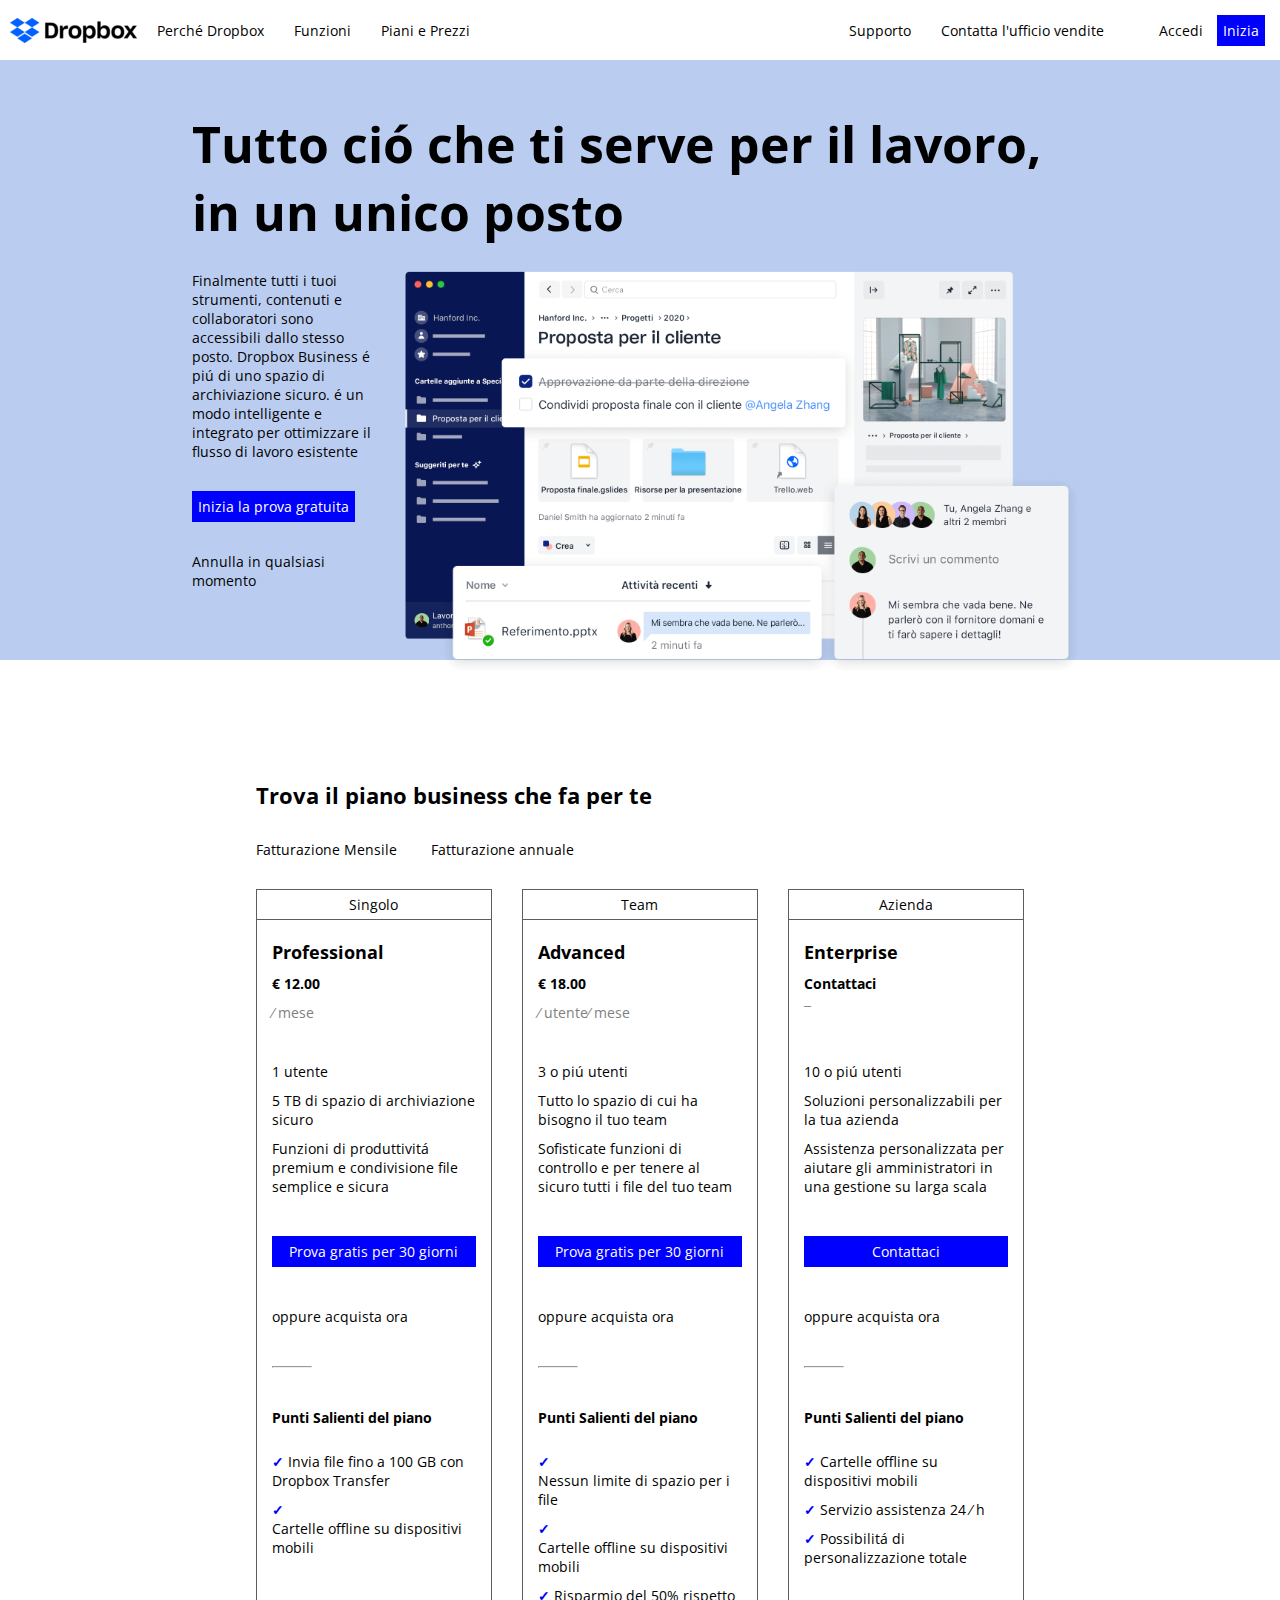
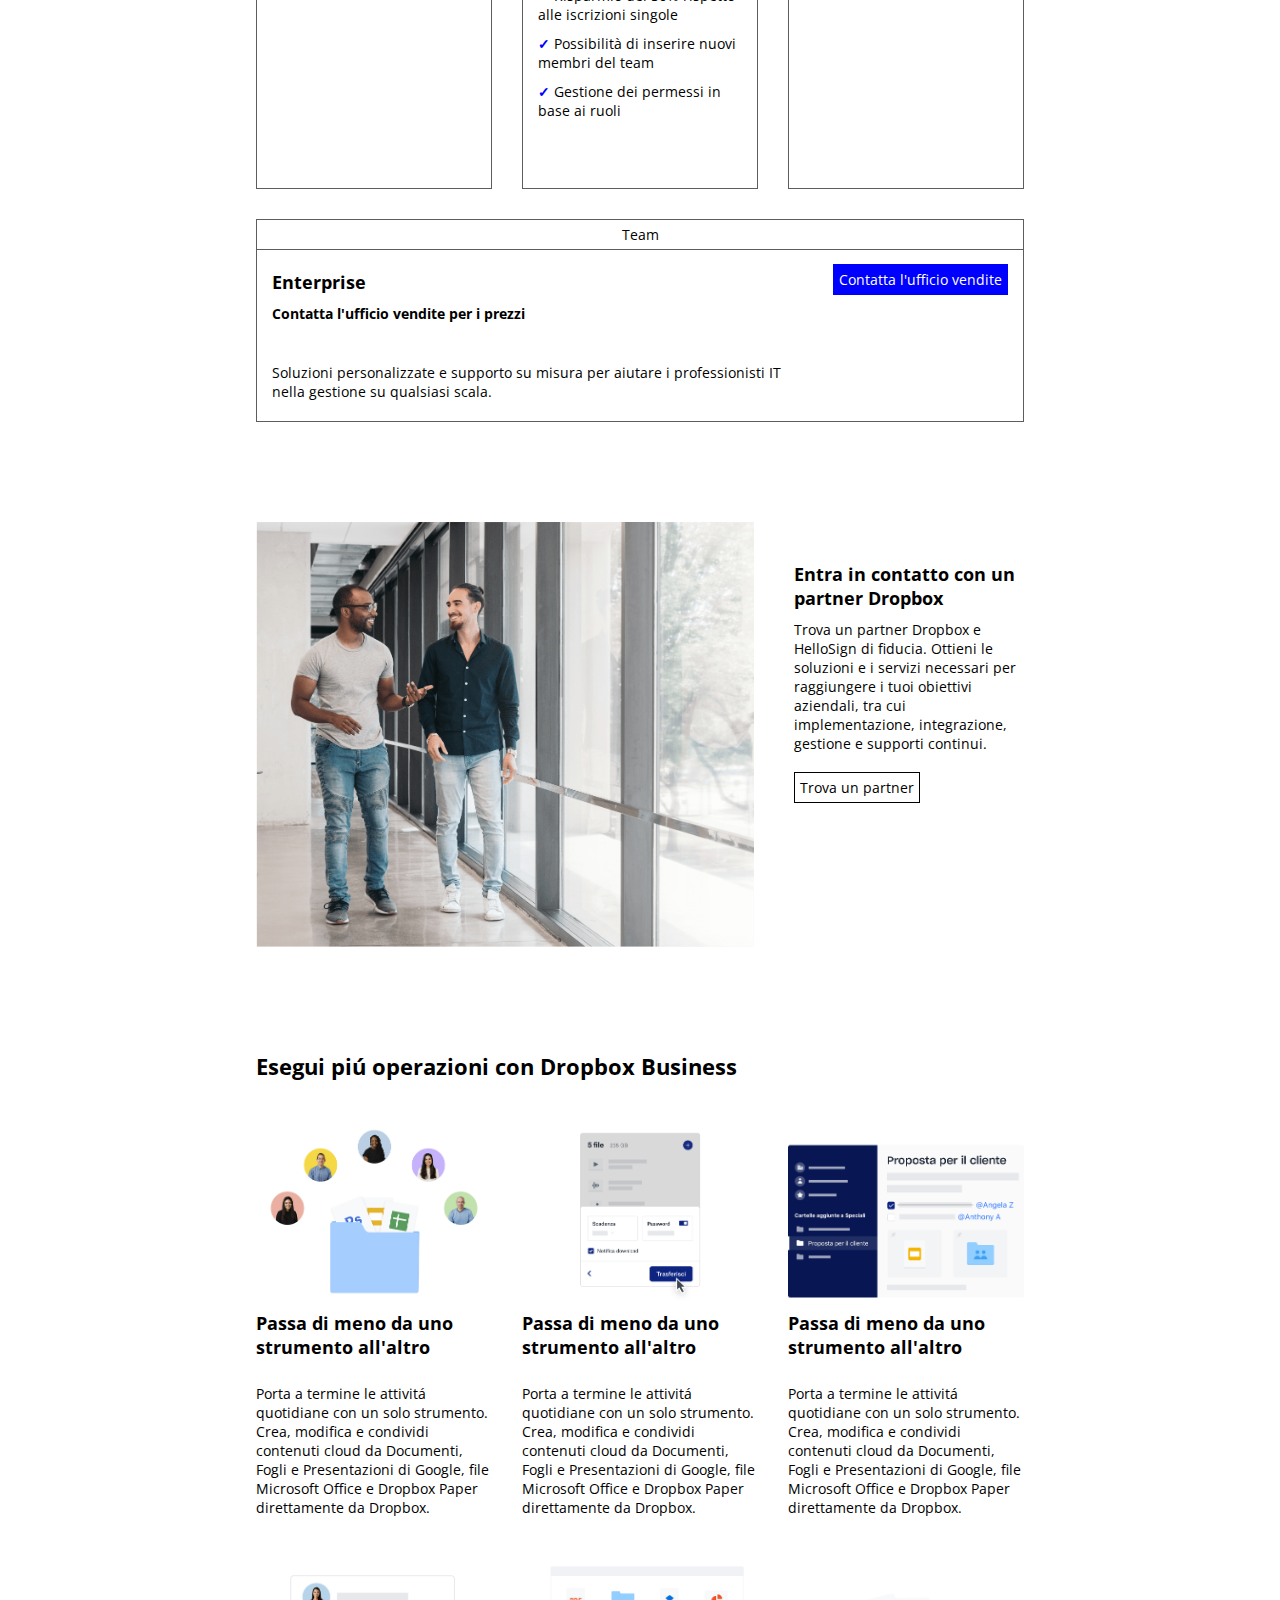
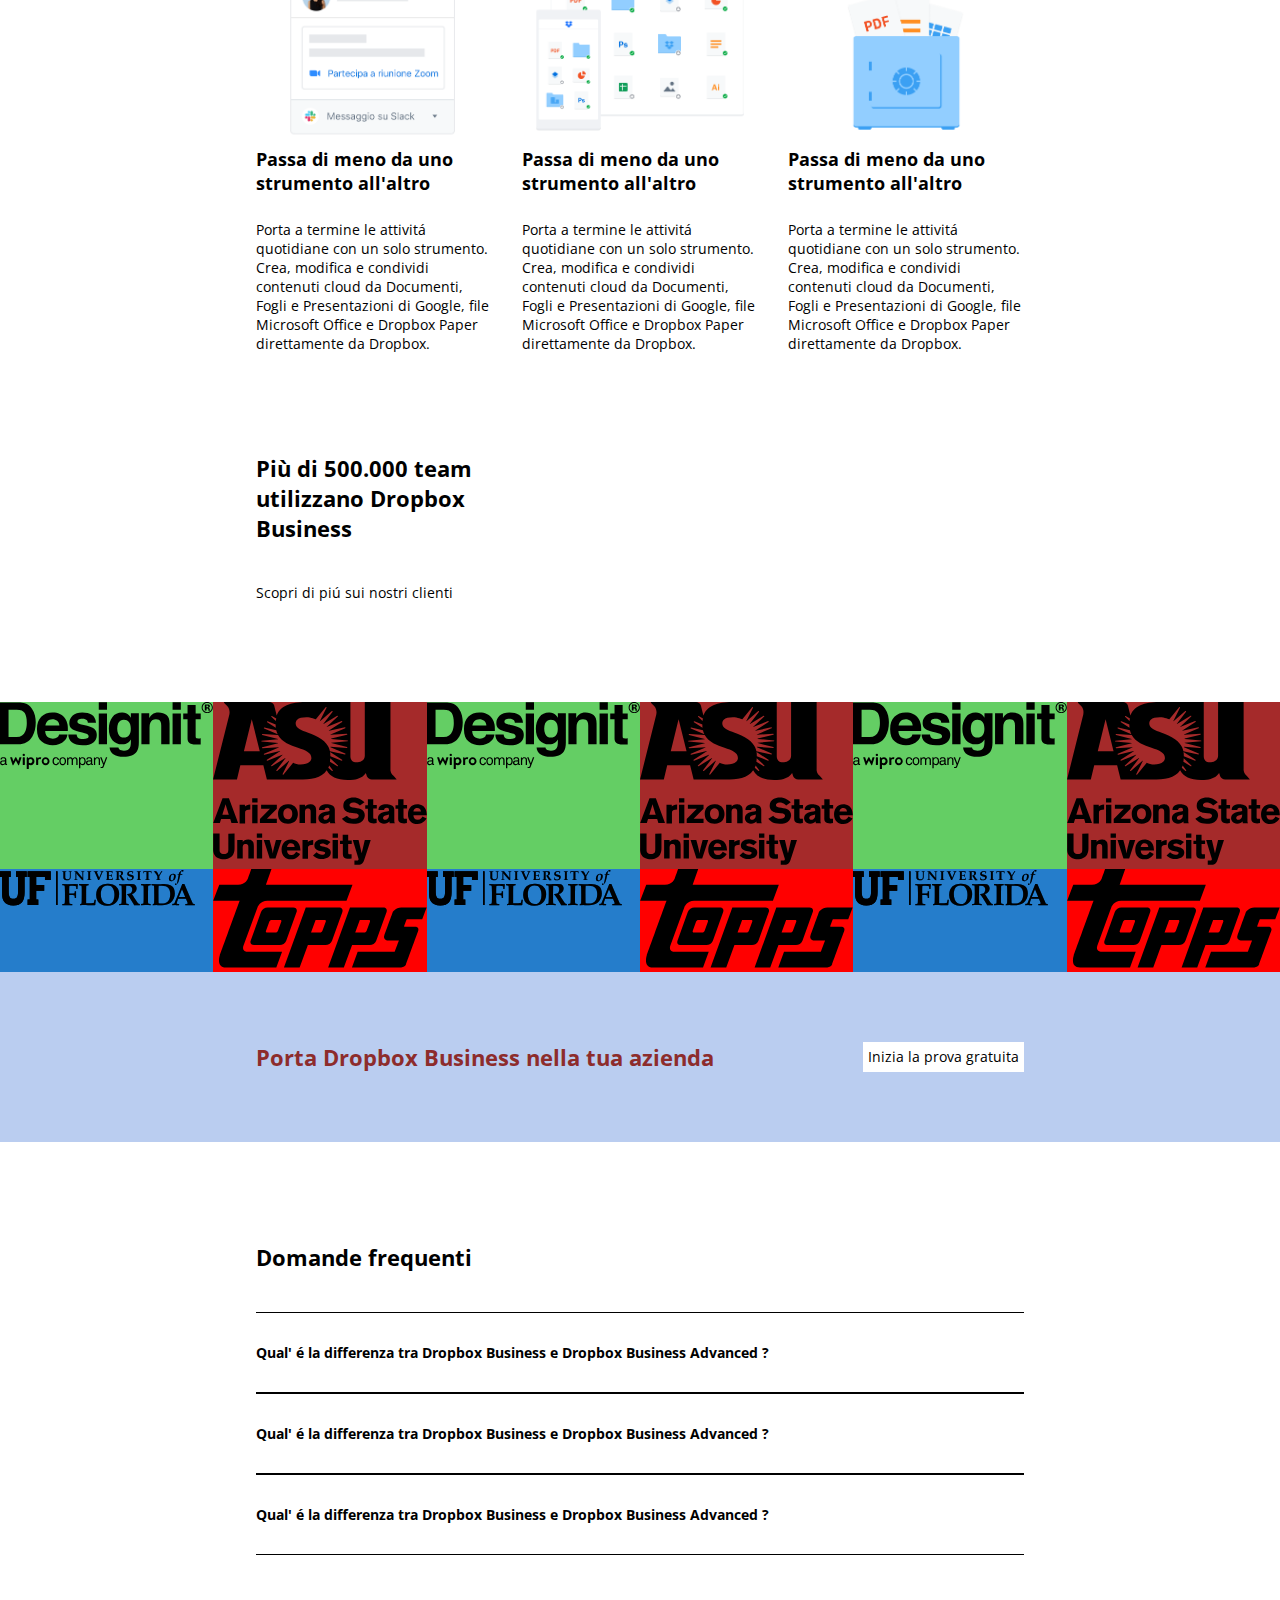
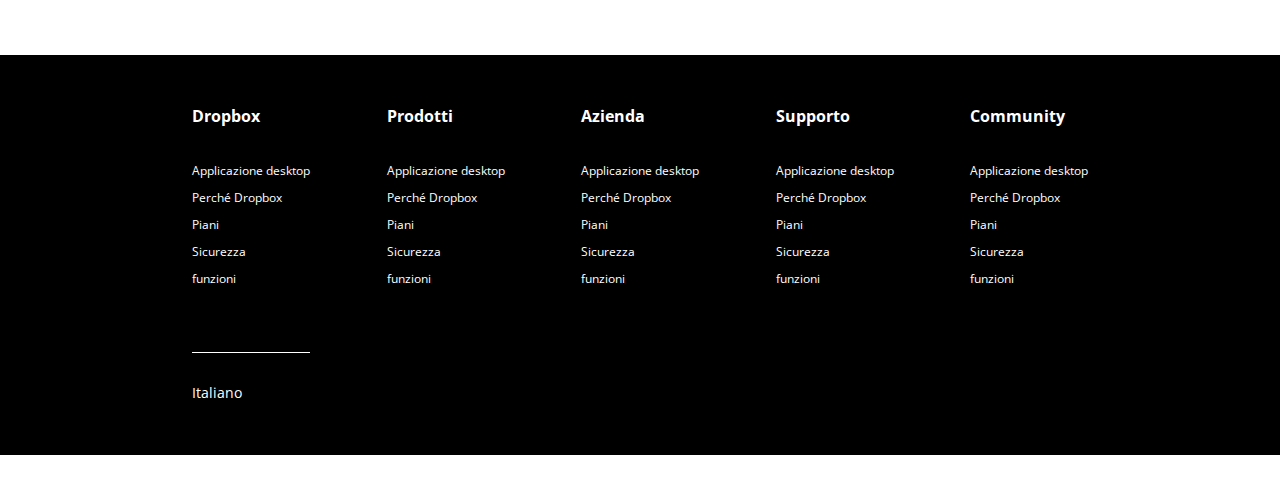
==== index.html @ ec425a1f "realizzazione footer" ====
<!DOCTYPE html>
<html lang="en">
<head>
    <meta charset="UTF-8">
    <meta http-equiv="X-UA-Compatible" content="IE=edge">
    <meta name="viewport" content="width=device-width, initial-scale=1.0">
    <title>Dropbox</title>
    <link rel="preconnect" href="https://fonts.googleapis.com">
    <link rel="preconnect" href="https://fonts.gstatic.com" crossorigin>
    <link href="https://fonts.googleapis.com/css2?family=Open+Sans:wght@400;800&display=swap" rel="stylesheet">
    <link rel="stylesheet" href="https://cdnjs.cloudflare.com/ajax/libs/font-awesome/6.2.0/css/all.min.css" integrity="sha512-xh6O/CkQoPOWDdYTDqeRdPCVd1SpvCA9XXcUnZS2FmJNp1coAFzvtCN9BmamE+4aHK8yyUHUSCcJHgXloTyT2A==" crossorigin="anonymous" referrerpolicy="no-referrer" />
    <link rel="stylesheet" href="css/style.css">
</head>
<body>
    <!-- header -->
    <header>
        <!-- nav bar -->
        <nav>
            <div class="nav-flex">
                <img src="img/logo-small.png" alt="logo">
                <ul class="list-nav">
                    <li><a href="#">Perch&eacute; Dropbox</a></li>
                    <li><a href="#" class="space">Funzioni</a></li>
                    <li><a href="#">Piani e Prezzi</a></li>
                </ul>
            </div>

            <div class="nav-flex">
                <ul class="list-nav">
                    <li><a href="#">Supporto</a></li>
                    <li><a href="#" class="space">Contatta l'ufficio vendite</a></li>
                </ul>
                <div id="nav-btn">
                    <a href="#">Accedi</a>
                    <a href="#" class="blue btn">Inizia</a>
                </div>
               
            </div>
        </nav>

        <div class="sub-header bg-light">
            <div class="container-header">
                <!-- intestazione -->
                <h1>
                    Tutto ci&oacute; che ti serve per il lavoro, in un unico posto
                </h1>

                <!-- sezione sub-header -->
                <div class="presentation">

                    <div class="presentation-sx">
                        <p>
                            Finalmente tutti i tuoi strumenti, contenuti e collaboratori sono accessibili dallo stesso posto. Dropbox Business &eacute; pi&uacute; di uno spazio di archiviazione sicuro. &eacute; un modo intelligente e integrato per ottimizzare il flusso di lavoro esistente
                        </p>  
    
                        <a href="#" class="blue btn">Inizia la prova gratuita</a>
                        <div>Annulla in qualsiasi momento</div>

                        <a href="#" id="arrow"><i class="fa-solid fa-arrow-down"></i></a>  
                    </div>

                    <div>
                        <img src="img/jumbo.png" alt="jumbo">
                    </div>
                    
                </div>
            </div>
            
        </div>
        <!-- chiusura div sub-header -->

    </header>
       
    <!-- main -->
    <main>
        <div class="container">

            <!-- section 1 Piano business Dropbox-->
            <section>
                <h3>
                    Trova il piano business che fa per te
                </h3>

                <div class="invoicing">
                    <div>
                        <span><i class="fa-solid fa-circle-dot blue-item"></i></span>
                        <span>Fatturazione Mensile</span>
                    </div>
    
                    <div>
                        <span><i class="fa-regular fa-circle"></i></span>
                        <span>Fatturazione annuale</span> 
                    </div>    
                </div>

                <div class="box-container">

                    <!-- box 1 -->
                    <div class="box">
                        <div class="box-category">
                            <i class="fa-solid fa-user"></i> 
                            <span>Singolo</span>  
                        </div>
                        
                        <div class="box-content">
                            <h4 class="mb1">Professional</h4>
                            <span class="mb1"><strong>&euro; 12.00</strong></span><br> 
                            <span class="gray mb2">&frasl; mese</span> 

                            <div class="mb1">
                                <i class="fa-solid fa-user"></i> 
                                <span>1 utente</span> 
                            </div>

                            <div class="mb1">
                                <i class="fa-solid fa-folder"></i>
                                5 TB di spazio di archiviazione sicuro 
                            </div>

                            <div class="mb2">
                                <i class="fa-solid fa-share-nodes"></i>
                                Funzioni di produttivit&aacute; premium e condivisione file semplice e sicura
                            </div>

                            <a href="#" class="blue btn mb2 special">Prova gratis per 30 giorni</a>

                            <div>
                                <span>oppure</span> 
                                <a href="#" class="underlined">acquista ora</a>
                            </div>

                            <hr>

                            <span class="mb3"><strong class="mb1">Punti Salienti del piano</strong></span>  
                            <ul>
                                <li class="mb1">
                                    <span class="blue-item"><strong>&check;</strong></span>  
                                    Invia file fino a 100 GB con Dropbox Transfer
                                </li>
                                <li>
                                    <span class="blue-item"><strong>&check;</strong></span>
                                    <span>Cartelle offline su dispositivi mobili</span> 
                                </li>
                            </ul>
                        </div>
                        
                    </div>
                    <!-- chiusura box 1 -->

                    <!-- box 2 -->
                    <div class="box">
                        <div class="box-category">
                            <i class="fa-solid fa-people-group"></i>
                            <span>Team</span>  
                        </div>
                    
                        <div class="box-content">
                            <h4 class="mb1">Advanced</h4>
                            <span class="mb1"><strong>&euro; 18.00</strong></span><br> 
                            <span class="gray mb2">&frasl; utente&frasl; mese</span> 

                            <div class="mb1">
                                <i class="fa-solid fa-people-group"></i>
                                <span>3 o pi&uacute; utenti</span> 
                            </div>

                            <div class="mb1">
                                <i class="fa-solid fa-folder"></i>
                                Tutto lo spazio di cui ha bisogno il tuo team 
                            </div>

                            <div class="mb2">
                                <i class="fa-solid fa-share-nodes"></i>
                                Sofisticate funzioni di controllo e per tenere al sicuro tutti i file del tuo team
                            </div>

                            <a href="#" class="blue btn mb2 special">Prova gratis per 30 giorni</a>

                            <div>
                                <span>oppure</span> 
                                <a href="#" class="underlined">acquista ora</a>
                            </div>

                            <hr>

                            <span class="mb3"><strong class="mb1">Punti Salienti del piano</strong></span>  
                            <ul>
                                <li class="mb1">
                                    <span class="blue-item"><strong>&check;</strong></span>  
                                    <span>Nessun  limite di spazio per i file</span>   
                                </li>
                                <li class="mb1">
                                    <span class="blue-item"><strong>&check;</strong></span>
                                    <span>Cartelle offline su dispositivi mobili</span> 
                                </li>
                                <li class="mb1">
                                    <span class="blue-item"><strong>&check;</strong></span>
                                    Risparmio del 50&percnt; rispetto alle iscrizioni singole
                                </li>
                                <li class="mb1">
                                    <span class="blue-item"><strong>&check;</strong></span>
                                    Possibilità di inserire nuovi membri del team
                                </li>
                                <li>
                                    <span class="blue-item"><strong>&check;</strong></span>
                                    Gestione dei permessi in base ai ruoli
                                </li>
                            </ul>
                        </div>
                    
                    </div>
                    <!-- chiusura box 2 -->

                    <!-- box 3 -->
                    <div class="box">
                        <div class="box-category">
                            <i class="fa-solid fa-building"></i>
                            <span>Azienda</span>  
                        </div>
                        
                        <div class="box-content">
                            <h4 class="mb1">Enterprise</h4>
                            <span class="mb1"><strong> Contattaci</strong></span><br> 
                            <span class="gray mb2">&macr;</span> 

                            <div class="mb1">
                                <i class="fa-solid fa-user"></i> 
                                <span>10 o pi&uacute; utenti</span> 
                            </div>

                            <div class="mb1">
                                <i class="fa-solid fa-folder"></i>
                                Soluzioni personalizzabili per la tua azienda
                            </div>

                            <div class="mb2">
                                <i class="fa-solid fa-share-nodes"></i>
                                Assistenza personalizzata per aiutare gli amministratori in una gestione su larga scala
                            </div>

                            <a href="#" class="blue btn mb2 special">Contattaci</a>

                            <div>
                                <span>oppure</span> 
                                <a href="#" class="underlined">acquista ora</a>
                            </div>

                            <hr>

                            <span class="mb3"><strong class="mb1">Punti Salienti del piano</strong></span>  
                            <ul>
                                <li class="mb1">
                                    <span class="blue-item"><strong>&check;</strong></span>  
                                    Cartelle offline su dispositivi mobili
                                </li>
                                <li class="mb1">
                                    <span class="blue-item"><strong>&check;</strong></span>
                                    <span>Servizio assistenza 24 &frasl; h</span> 
                                </li>
                                <li>
                                    <span class="blue-item"><strong>&check;</strong></span>
                                    Possibilit&aacute; di personalizzazione totale
                                </li>
                            </ul>
                        </div>   
                    </div>
                    <!-- chiusura box 3 -->    
                </div>
                
                <div class="team">
                    <span class="bb1"><i class="fa-solid fa-building"></i> Team</span>

                    <div class="sub-section-1">
                        <div class="bigger-section">
                            <h4 class="mb1">Enterprise</h4>
                            <strong class="mb2">Contatta l'ufficio vendite per i prezzi</strong>
                            <p>Soluzioni personalizzate e supporto su misura per aiutare i professionisti IT nella gestione su qualsiasi scala.</p>
                        </div>

                        <div>
                            <a href="#" class="blue btn">Contatta l'ufficio vendite</a>
                        </div>
                    </div>
                </div>
            </section>
            <!-- chiusura section 1 -->

            <!-- section 2 Partner Dropbox-->
            <section class="partner">
                <div class="bigger-section">
                    <img src="img/partner.png" alt="">
                </div>

                <div class="smaller-section">
                    <h4 class="mb1">
                        Entra in contatto con un partner Dropbox
                    </h4>
                    <p class="mb3">
                        Trova un partner Dropbox e HelloSign di fiducia. Ottieni le soluzioni e i servizi necessari per raggiungere i tuoi obiettivi aziendali, tra cui implementazione, integrazione, gestione e supporti continui.
                    </p>
                    <a href="#" class="btn white black-border">Trova un partner</a>
                </div>
            </section>
            <!-- chiusura section 2 -->

            <!-- section 3 Dropbox Business-->
            <section>
                <h3>Esegui pi&uacute; operazioni con Dropbox Business</h3>

                <div class="drop-business">
                    <!-- card 1 -->
                    <div class="card">
                        <div>
                            <img src="img/business-feature-switching-tools.png" alt="immagine Dropbox business">
                        </div>
                        <div>
                            <h4 class="mb3">Passa di meno da uno strumento all'altro</h4>
                            <p>
                                Porta a termine le attivit&aacute; quotidiane con un solo strumento. Crea, modifica e condividi contenuti cloud da Documenti, Fogli e Presentazioni di Google, file Microsoft Office e Dropbox Paper direttamente da Dropbox.
                            </p>
                        </div>
                    </div>

                    <!-- card 2 -->
                    <div class="card">
                        <div>
                            <img src="img/business-feature-send-files-it.png" alt="immagine Dropbox business">
                        </div>
                        <div>
                            <h4 class="mb3">Passa di meno da uno strumento all'altro</h4>
                            <p>
                                Porta a termine le attivit&aacute; quotidiane con un solo strumento. Crea, modifica e condividi contenuti cloud da Documenti, Fogli e Presentazioni di Google, file Microsoft Office e Dropbox Paper direttamente da Dropbox.
                            </p>
                        </div>
                    </div>

                    <!-- card 3 -->
                    <div class="card">
                        <div>
                            <img src="img/business-feature-coordinate-it.png" alt="immagine Dropbox business">
                        </div>
                        <div>
                            <h4 class="mb3">Passa di meno da uno strumento all'altro</h4>
                            <p>
                                Porta a termine le attivit&aacute; quotidiane con un solo strumento. Crea, modifica e condividi contenuti cloud da Documenti, Fogli e Presentazioni di Google, file Microsoft Office e Dropbox Paper direttamente da Dropbox.
                            </p>
                        </div>
                    </div>

                    <!-- card 4 -->
                    <div class="card">
                        <div>
                            <img src="img/business-feature-integrations-it.png" alt="immagine Dropbox business">
                        </div>
                        <div>
                            <h4 class="mb3">Passa di meno da uno strumento all'altro</h4>
                            <p>
                                Porta a termine le attivit&aacute; quotidiane con un solo strumento. Crea, modifica e condividi contenuti cloud da Documenti, Fogli e Presentazioni di Google, file Microsoft Office e Dropbox Paper direttamente da Dropbox.
                            </p>
                        </div>
                    </div>

                    <!-- card 5 -->
                    <div class="card">
                        <div>
                            <img src="img/business-feature-multi-device.png" alt="immagine Dropbox business">
                        </div>
                        <div>
                            <h4 class="mb3">Passa di meno da uno strumento all'altro</h4>
                            <p>
                                Porta a termine le attivit&aacute; quotidiane con un solo strumento. Crea, modifica e condividi contenuti cloud da Documenti, Fogli e Presentazioni di Google, file Microsoft Office e Dropbox Paper direttamente da Dropbox.
                            </p>
                        </div>
                    </div>

                    <!-- card 6 -->
                    <div class="card">
                        <div>
                            <img src="img/business-feature-security.png" alt="immagine Dropbox business">
                        </div>
                        <div>
                            <h4 class="mb3">Passa di meno da uno strumento all'altro</h4>
                            <p>
                                Porta a termine le attivit&aacute; quotidiane con un solo strumento. Crea, modifica e condividi contenuti cloud da Documenti, Fogli e Presentazioni di Google, file Microsoft Office e Dropbox Paper direttamente da Dropbox.
                            </p>
                        </div>
                    </div>
                    
                </div>
                <!-- chiusura div drop-business -->

            </section>
            <!-- chiusura section 3 -->

            <!-- section 4 Clienti  -->
            <section>
                <div class="clients">
                    <h3 class="mb2">Più di 500.000 team utilizzano Dropbox Business</h3>
                    <a href="#">Scopri di pi&uacute; sui nostri clienti</a>
                </div>
            </section>
            <!-- chiusura section 4 -->

            <!-- section domande frequenti-->

        </div>
    
    </main>
    
    <!-- section 5 Global-->
    <section>
        <div class="global-flex">
            <div class="sponsor">
                <div class="square green">
                    <img src="img/designit.svg" alt="immagine designit">
                </div>
                <div class="square brown">
                    <img src="img/arizona_state_university.svg" alt="immagine asu arizona">
                </div>
                <div class="square light-blue">
                    <img src="img/university_of_florida.svg" alt="immagine UF Florida">
                </div>
                <div class="square red">
                    <img src="img/topps.svg" alt="immagine topps">
                </div>
            </div>

            <div class="sponsor">
                <div class="square green">
                    <img src="img/designit.svg" alt="immagine designit">
                </div>
                <div class="square brown">
                    <img src="img/arizona_state_university.svg" alt="immagine asu arizona">
                </div>
                <div class="square light-blue">
                    <img src="img/university_of_florida.svg" alt="immagine UF Florida">
                </div>
                <div class="square red">
                    <img src="img/topps.svg" alt="immagine topps">
                </div>
            </div>

            <div class="sponsor">
                <div class="square green">
                    <img src="img/designit.svg" alt="immagine designit">
                </div>
                <div class="square brown">
                    <img src="img/arizona_state_university.svg" alt="immagine asu arizona">
                </div>
                <div class="square light-blue">
                    <img src="img/university_of_florida.svg" alt="immagine UF Florida">
                </div>
                <div class="square red">
                    <img src="img/topps.svg" alt="immagine topps">
                </div>
            </div>
        </div>
    </section>

    <!-- section 6 prova gratuita-->
    <section class="bg-light">
        <div class="container free-trial">
            <h3>
                Porta Dropbox Business nella tua azienda
            </h3>
            <a href="#" class="btn white" >Inizia la prova gratuita</a>
        </div>
    
    </section>
    
    <!-- section 7 Faq -->
    <section class="last-section">
        <div class="container">
            <h3 class="mb2">Domande frequenti</h3>
            <div class="faq">
                <span>
                    <strong>Qual&#39; &eacute; la differenza tra Dropbox Business e Dropbox Business Advanced &quest;</strong>
                </span>
                <i class="fa-solid fa-angle-down"></i>
            </div>

            <div class="faq">
                <span>
                    <strong>Qual&#39; &eacute; la differenza tra Dropbox Business e Dropbox Business Advanced &quest;</strong>
                </span>
                <i class="fa-solid fa-angle-down"></i>
            </div>

            <div class="faq">
                <span>
                    <strong>Qual&#39; &eacute; la differenza tra Dropbox Business e Dropbox Business Advanced &quest;</strong>
                </span>
                <i class="fa-solid fa-angle-down"></i>
            </div>
           
            
        </div>
    </section>
    <!-- chiusura section 7 -->

    <!-- footer -->
    <footer>
        <div class="container-footer">

            <div class="footer-col">
                <h5>Dropbox</h5>
                <ul>
                    <li>Applicazione desktop</li>
                    <li>Perch&eacute; Dropbox</li>
                    <li>Piani</li>
                    <li>Sicurezza</li>
                    <li>funzioni</li>
                </ul>
                
                <div id="language">
                    <i class="fa-solid fa-earth-americas"></i>
                    <span>Italiano</span>
                    <i class="fa-solid fa-caret-up"></i>
                </div>
            
            </div>

            <div class="footer-col">
                <h5>Prodotti</h5>
                <ul>
                    <li>Applicazione desktop</li>
                    <li>Perch&eacute; Dropbox</li>
                    <li>Piani</li>
                    <li>Sicurezza</li>
                    <li>funzioni</li>
                </ul>
            </div>

            <div class="footer-col">
                <h5>Azienda</h5>
                <ul>
                    <li>Applicazione desktop</li>
                    <li>Perch&eacute; Dropbox</li>
                    <li>Piani</li>
                    <li>Sicurezza</li>
                    <li>funzioni</li>
                </ul>
            </div>

            <div class="footer-col">
                <h5>Supporto</h5>
                <ul>
                    <li>Applicazione desktop</li>
                    <li>Perch&eacute; Dropbox</li>
                    <li>Piani</li>
                    <li>Sicurezza</li>
                    <li>funzioni</li>
                </ul>
            </div>

            <div class="footer-col">
                <h5>Community</h5>
                <ul>
                    <li>Applicazione desktop</li>
                    <li>Perch&eacute; Dropbox</li>
                    <li>Piani</li>
                    <li>Sicurezza</li>
                    <li>funzioni</li>
                </ul>
            </div>
            
        </div>
    </footer>

</body>
</html>
---- css/style.css ----
/*  regole generali */
*{
    margin: 0;
    padding: 0;
    box-sizing: border-box;
}

body{
    font-family: 'Open Sans', Arial, Helvetica, sans-serif;
    font-size: 14px;
}

ul li{
    list-style: none;
}

a{
    text-decoration: none;
    color: black;
}

img{
    max-width: 100%;
}

h3{
    font-size: 22px;
}

h4{
    font-size: 18px;
}

h5{
    font-size: 16px;
}
/* regole header */
nav{
    height: 60px;
    display: flex;
    justify-content: space-between;
    background-color: white;
    padding: 0 10px;
    position: fixed;
    top: 0;
    left: 0;
    width: 100%;
    z-index: 100;
}

.nav-flex{
    display: flex;
    justify-content: space-between;
    align-items: center;
}

.list-nav{
    display: flex;
    justify-content: space-around;
    align-items: center;
    margin: 0 20px;
}
nav .space{
    padding: 0 30px;
}

#nav-btn a{
    margin: 0 5px;
}

.btn{
    padding: 5px;
}

.blue.btn{
    background-color: blue;
    border: 1px solid blue;
    color: white;
}

.sub-header{
    margin-top: 60px;
    height: 600px;
}

.bg-light{
    background-color: #bacdf0;
}

.container-header, .container-footer{
    width: 70%;
    margin: 0 auto;
    padding: 50px 0;
    /* debug */
    /* border: 1px solid white; */
}

.container-header h1{
    font-size: 50px;
    margin-bottom: 25px;
}

header .presentation{
    display: flex;
    justify-content: space-between;
}

.presentation-sx{
    width: 500px;
}

.presentation-sx a{
    display: inline-block;
    margin: 30px 0;
}

.presentation-sx #arrow{
    font-size: 30px;
    margin-top: 90px;
}

/* regole main */

main{
    margin: 120px 0 0 0;
    /* debug */
    /* background-color: rgba(100, 148, 237, 0.326); */
}

main section, .last-section{
    margin: 100px 0;
}

.container{
    width: 60%;
    margin: 0 auto;
    /* debug */
    /* border: 1px solid black; */
}

main section .invoicing{
    margin: 30px 0;
}

.invoicing div{
    display: inline-block;
}

.blue-item{
    color: blue;
}

.invoicing div:first-child{
    margin-right: 30px;
}

.box-container{
    display: flex;
    justify-content: space-between;
    margin: 0 -15px;
    /* debug */
    /* background-color: cornflowerblue; */
    min-height: 900px;
}

.box{
    width: calc(100% / 3 - 30px);
    margin: 0 15px;
    /* debug */
    min-height: 100%;
    /* background-color: coral; */
}

.box, .team{
    border: 1px solid #5d5d5d;
}

.box span, .box a{
    display: inline-block;
}

.box-category, .bb1{
    border-bottom: 1px solid #5d5d5d;
    text-align: center;
    padding: 5px 0;
}

.box-content, .sub-section-1{
    padding: 20px 15px;
}

.mb1{
    margin-bottom: 10px;
}

.mb2{
    display: block;
    margin-bottom: 40px;
}

.mb3{
    margin-bottom: 25px ;
}

.box-content .gray{
    color: gray;
}

.box-content .special{
    display: block;
    width: 100%;
    text-align: center;
}

.box hr{
    display: block;
    width: 40px;
    margin: 40px 0;
}

.team{
    margin: 30px 0;
}

.team .bb1{
    display: block;
}

.sub-section-1{
    display: flex;
    justify-content: space-between;
}

.bigger-section{
    width: 70%;
    /* debug */
    /* background-color: burlywood; */
}

.partner{
    display: flex;
    justify-content: space-between;
}

.partner img{
    padding-right: 40px;
}

.smaller-section{
    width: 30%;
    margin-top: 40px;
}

.btn.white{
    background-color: white;
}

.black-border{
    border: 1px solid black;
}

.drop-business{
    display: flex;
    justify-content: space-between;
    flex-wrap: wrap;
    margin: 0 -15px;
    /* debug */
    /* border: 1px solid black; */
}

.card{
    width: calc(100% / 3 - 30px);
    margin: 35px 15px 0 15px;
    /* debug */
    /* background-color: coral; */
}

.card img{
    width: 100%;
    /* debug */
    /* border: 1px solid black; */
}

section .clients{
    width: 40%;
}

.global-flex{
    display: flex;
    /* debug */
    background-color: crimson;
}

.global-flex .sponsor{
    display: flex;
    flex-wrap: wrap;
    width: calc(100% / 3);
    /* debug */
    background-color: coral;
}

.sponsor .square{
    width: 50%;
    /* debug */
    /* background-color: cornflowerblue; */
}

.green{
    background-color: rgb(100, 206, 100);
}

.brown{
    background-color: brown;
}

.light-blue{
    background-color: rgb(37, 125, 203);
}

.red{
    background-color: red;
}

.bg-light h3{
    color: rgb(141, 44, 44);
}

.free-trial{
    display: flex;
    justify-content: space-between;
    padding: 70px 0;
}

.faq{
    display: flex;
    justify-content: space-between;
    padding: 30px 0;
    border-top: 1px solid black;
    border-bottom: 1px solid black;
}

.faq span{
    display: block;
  
}

.faq .fa-angle-down{
    padding-right: 30px;
}


/* regole footer */
footer{
    background-color: black;
    color: white;
    height: 400px;
}

.container-footer{
    display: flex;
    justify-content: space-between;
}

.footer-col ul{
    margin: 30px 0 60px 0;
}

.footer-col li{
    font-size: 12px;
    padding: 5px 0;
}

#language{
    border-top: 1px solid white;
    padding: 30px 0;
}
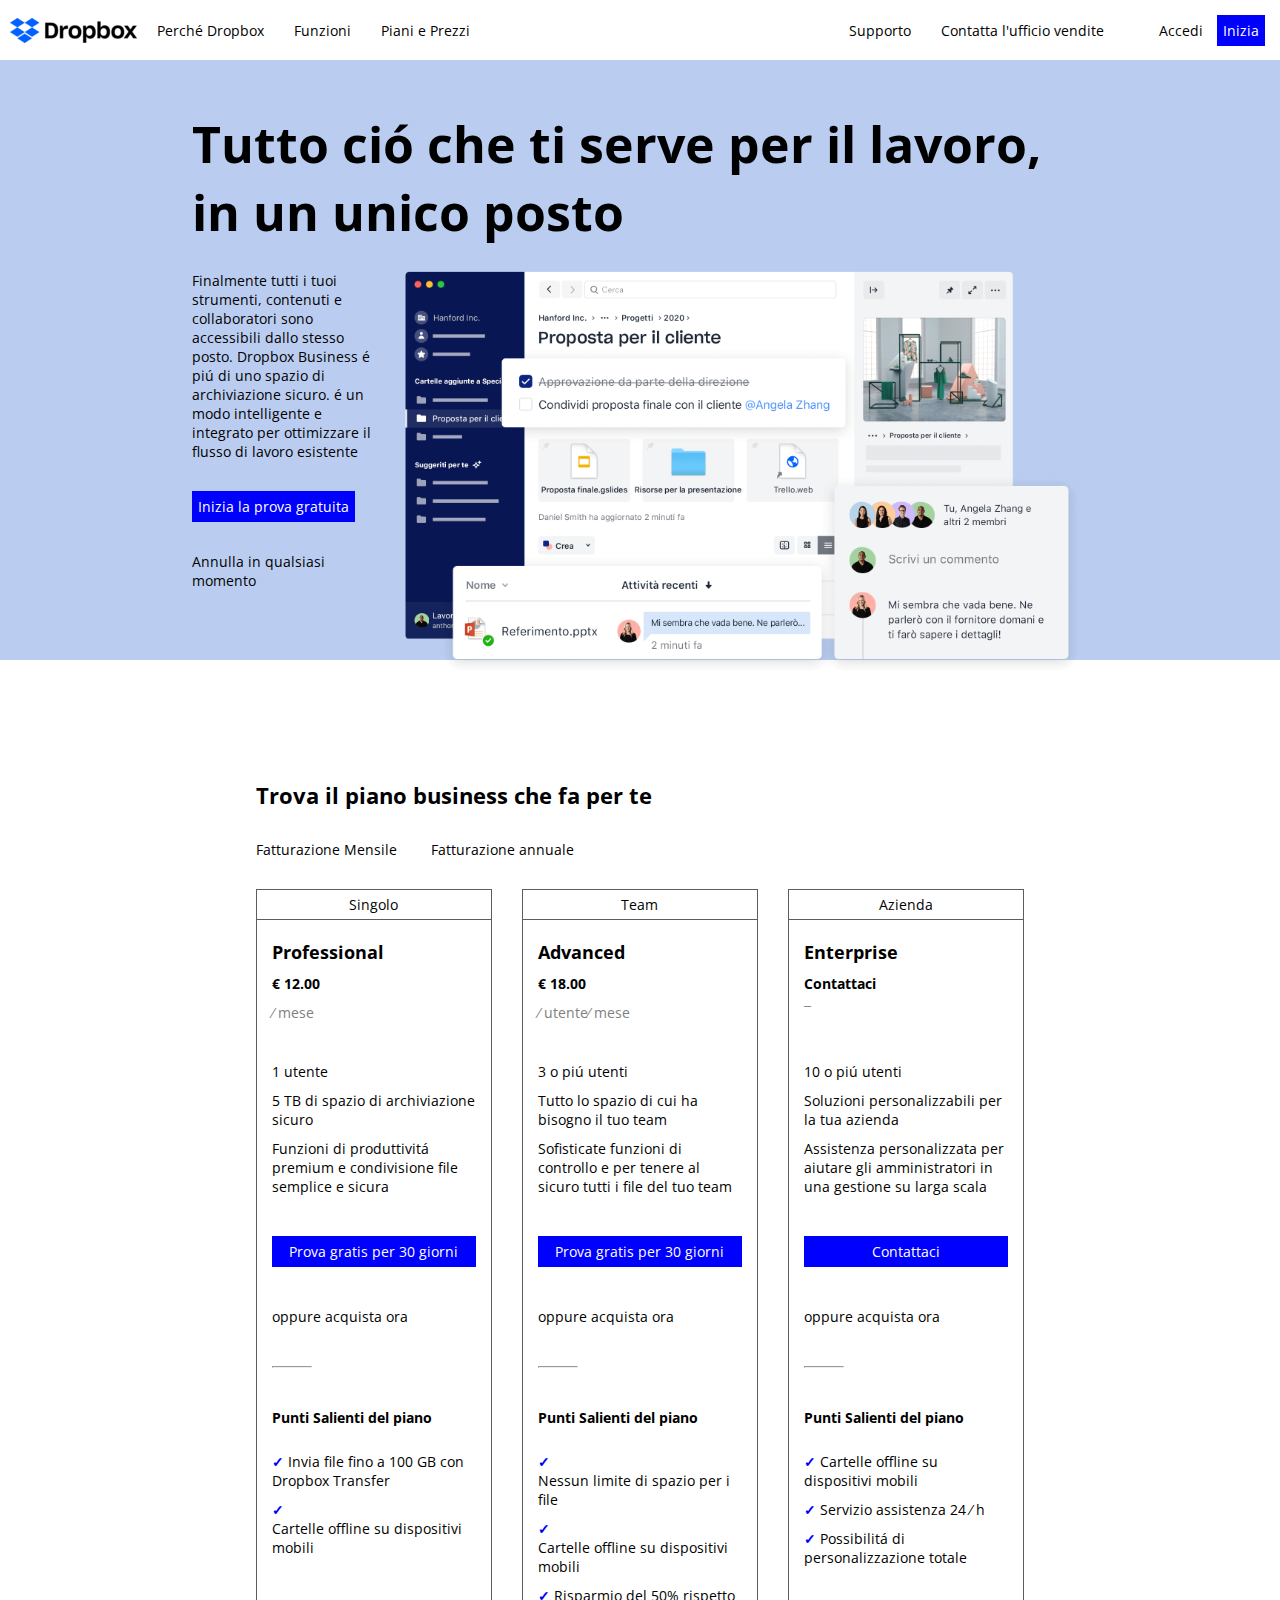
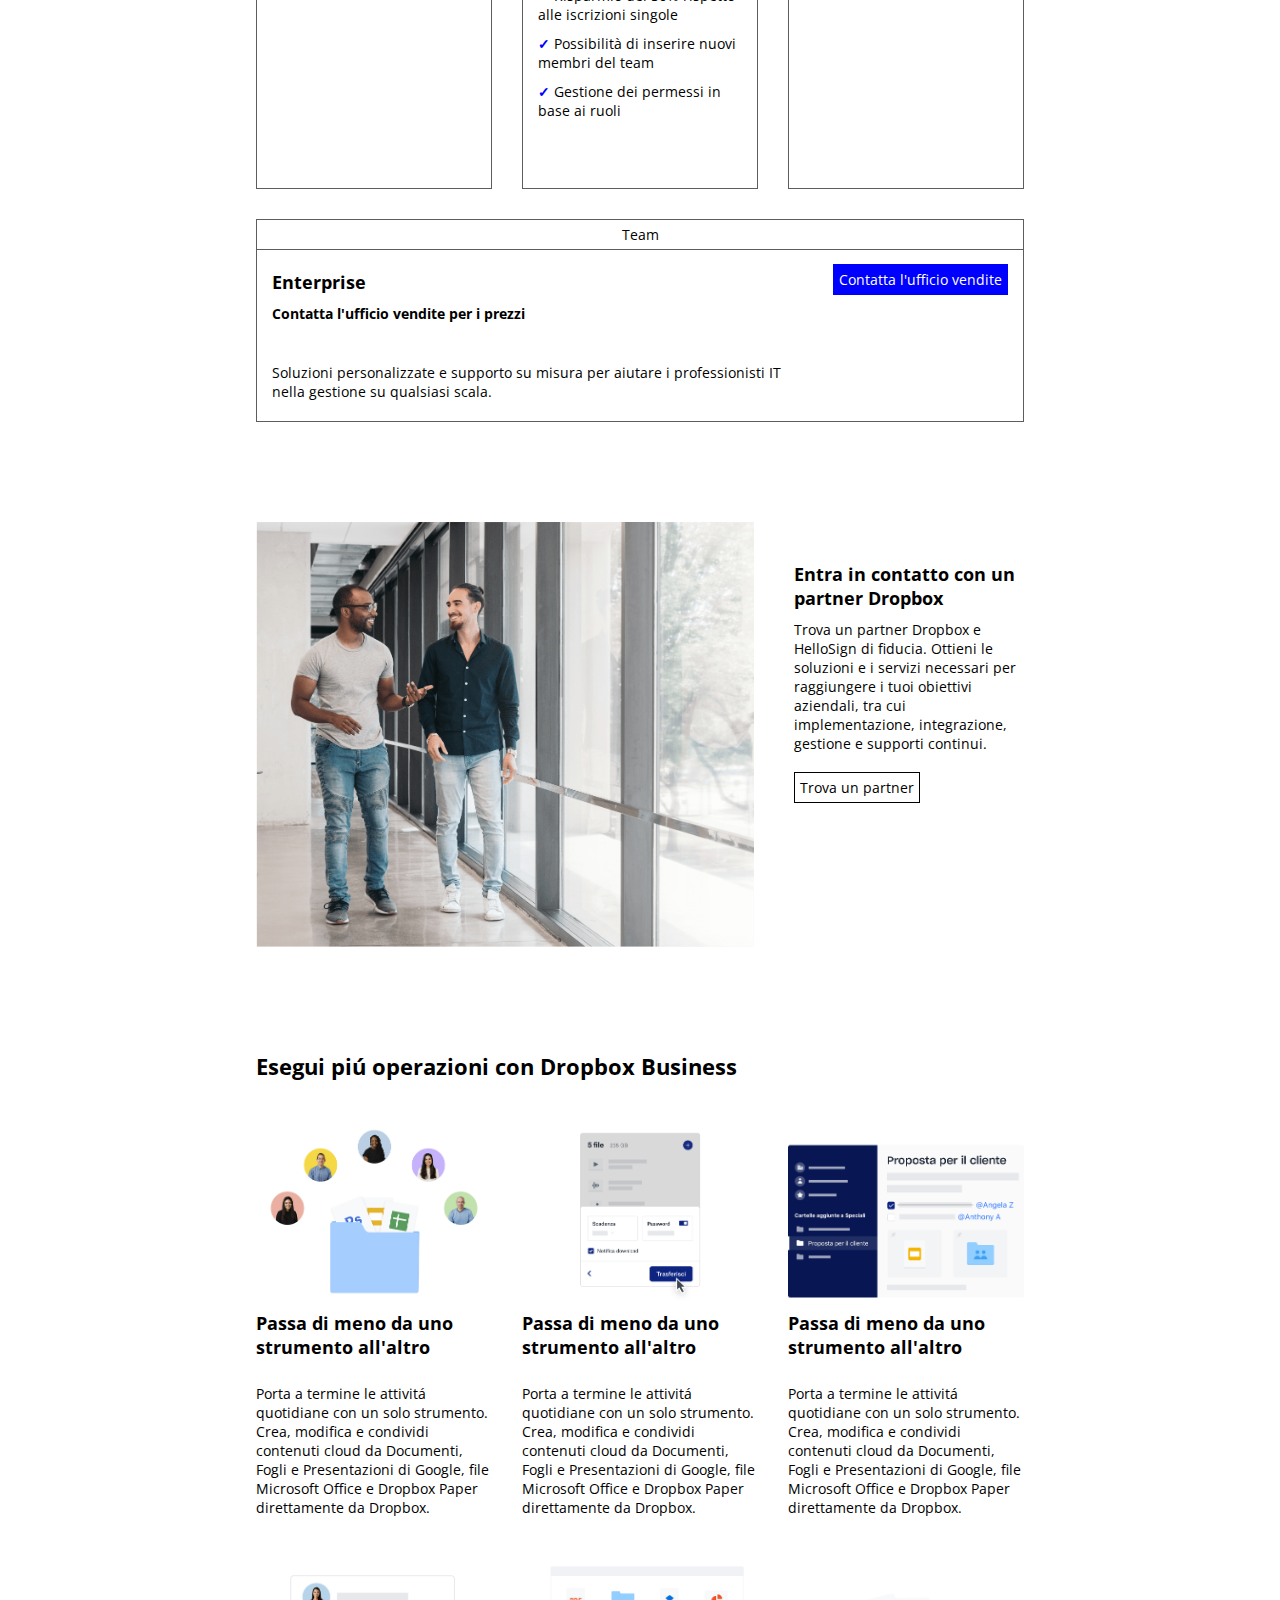
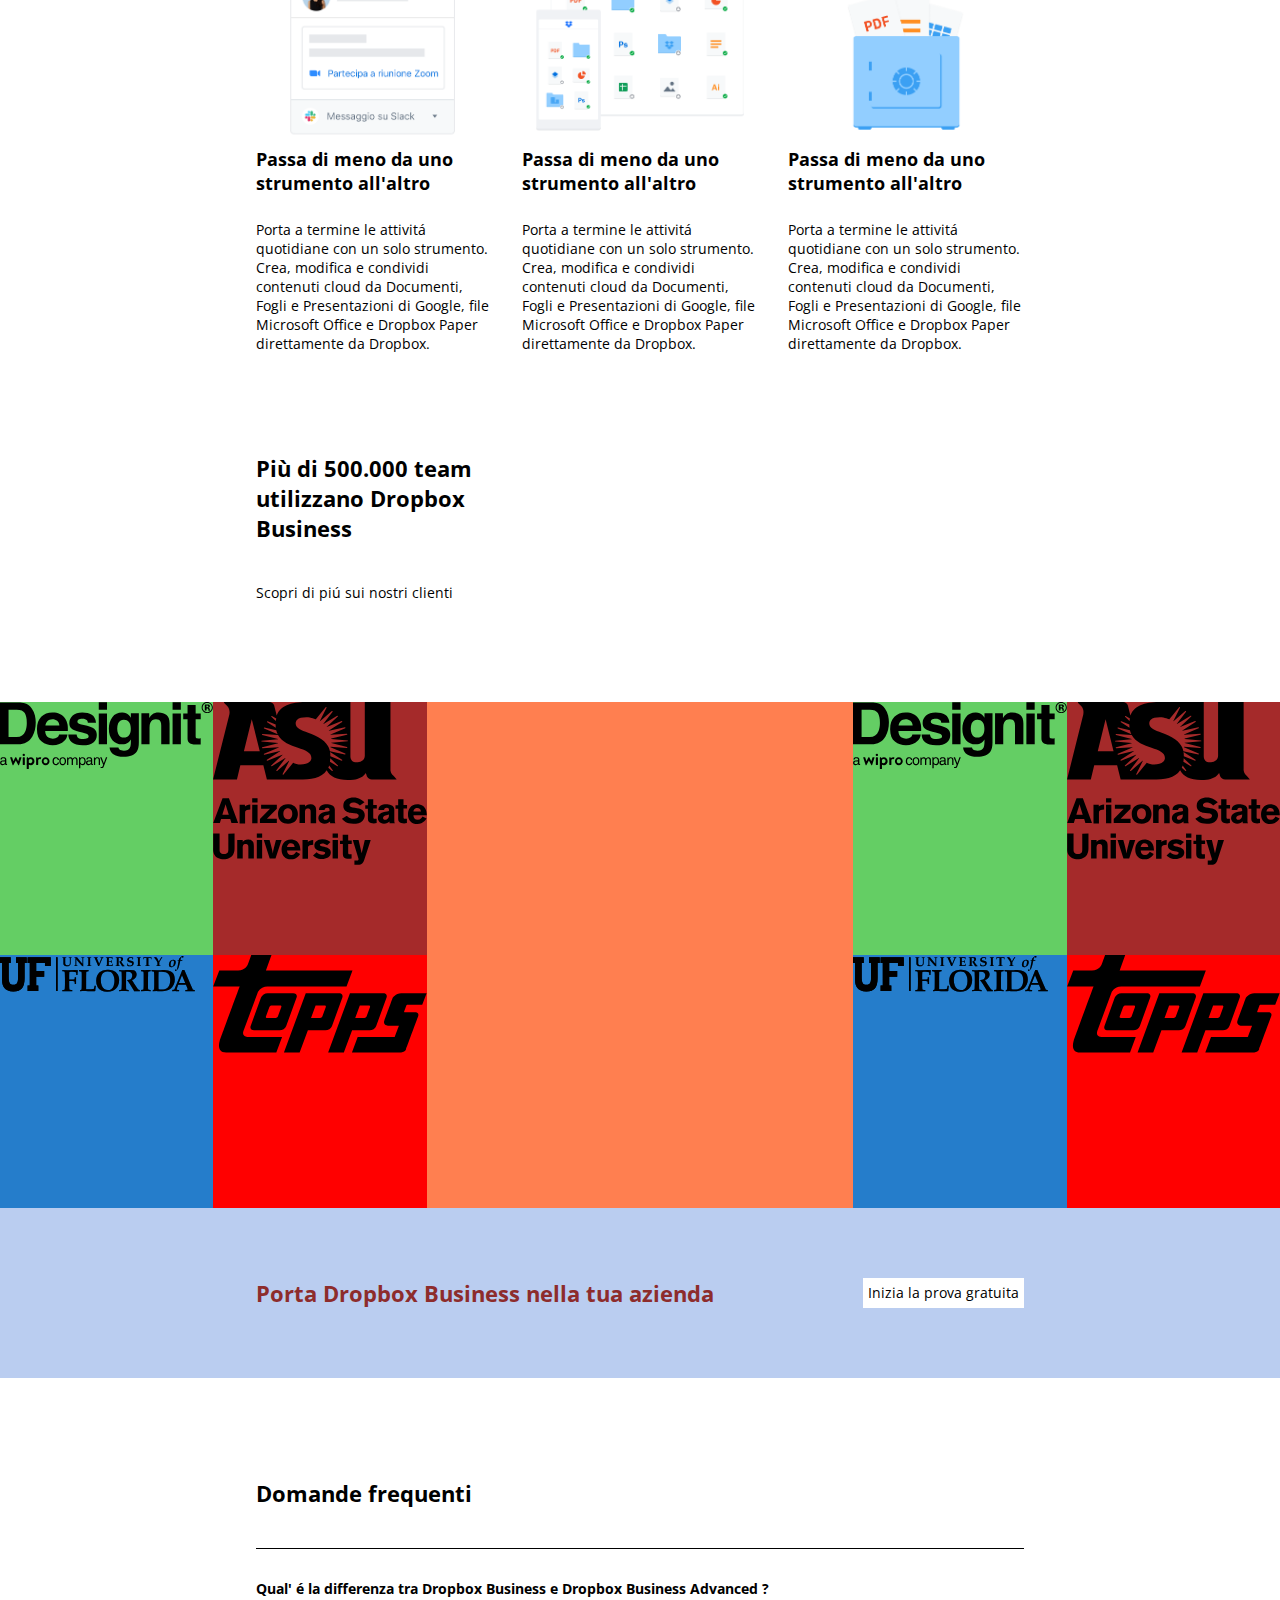
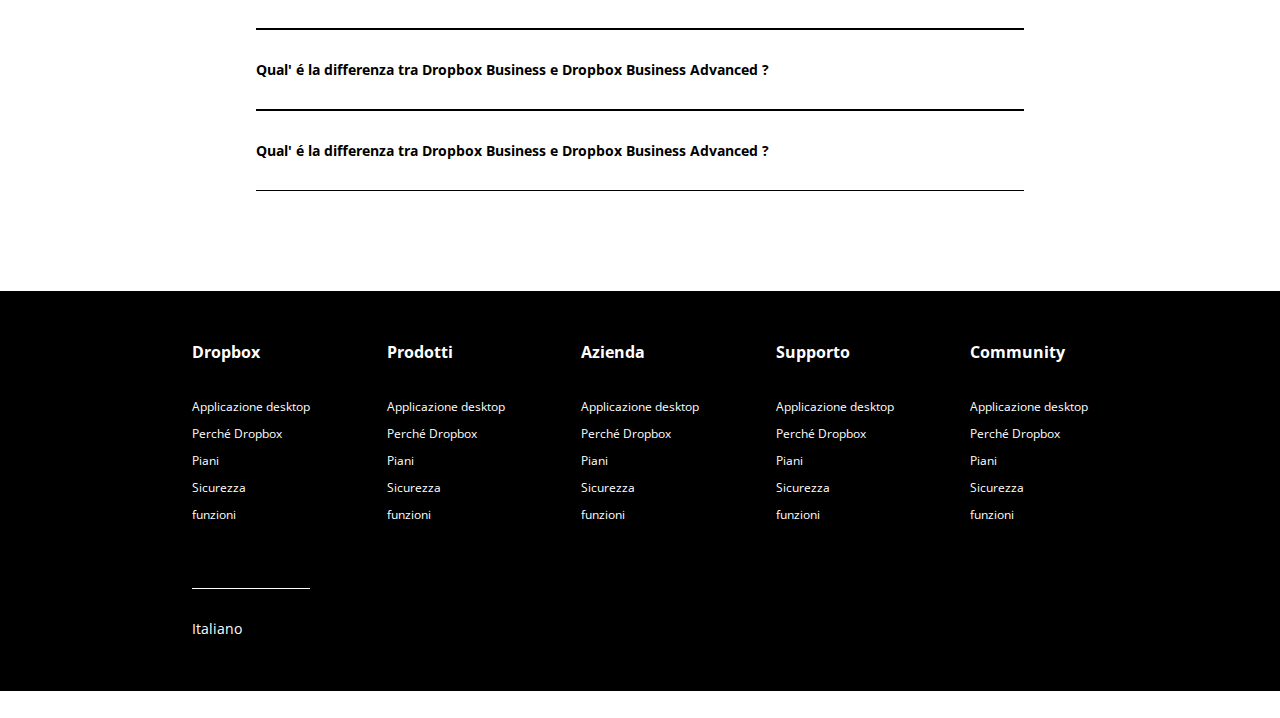
==== commit 481d4f72: "bozza sezione 5 sponsors" ====
--- a/index.html
+++ b/index.html
@@ -426,18 +426,7 @@
             </div>
 
             <div class="sponsor">
-                <div class="square green">
-                    <img src="img/designit.svg" alt="immagine designit">
-                </div>
-                <div class="square brown">
-                    <img src="img/arizona_state_university.svg" alt="immagine asu arizona">
-                </div>
-                <div class="square light-blue">
-                    <img src="img/university_of_florida.svg" alt="immagine UF Florida">
-                </div>
-                <div class="square red">
-                    <img src="img/topps.svg" alt="immagine topps">
-                </div>
+               <img src="" alt="">
             </div>
 
             <div class="sponsor">
--- a/css/style.css
+++ b/css/style.css
@@ -301,6 +301,7 @@
 
 .sponsor .square{
     width: 50%;
+    height: 253px;
     /* debug */
     /* background-color: cornflowerblue; */
 }
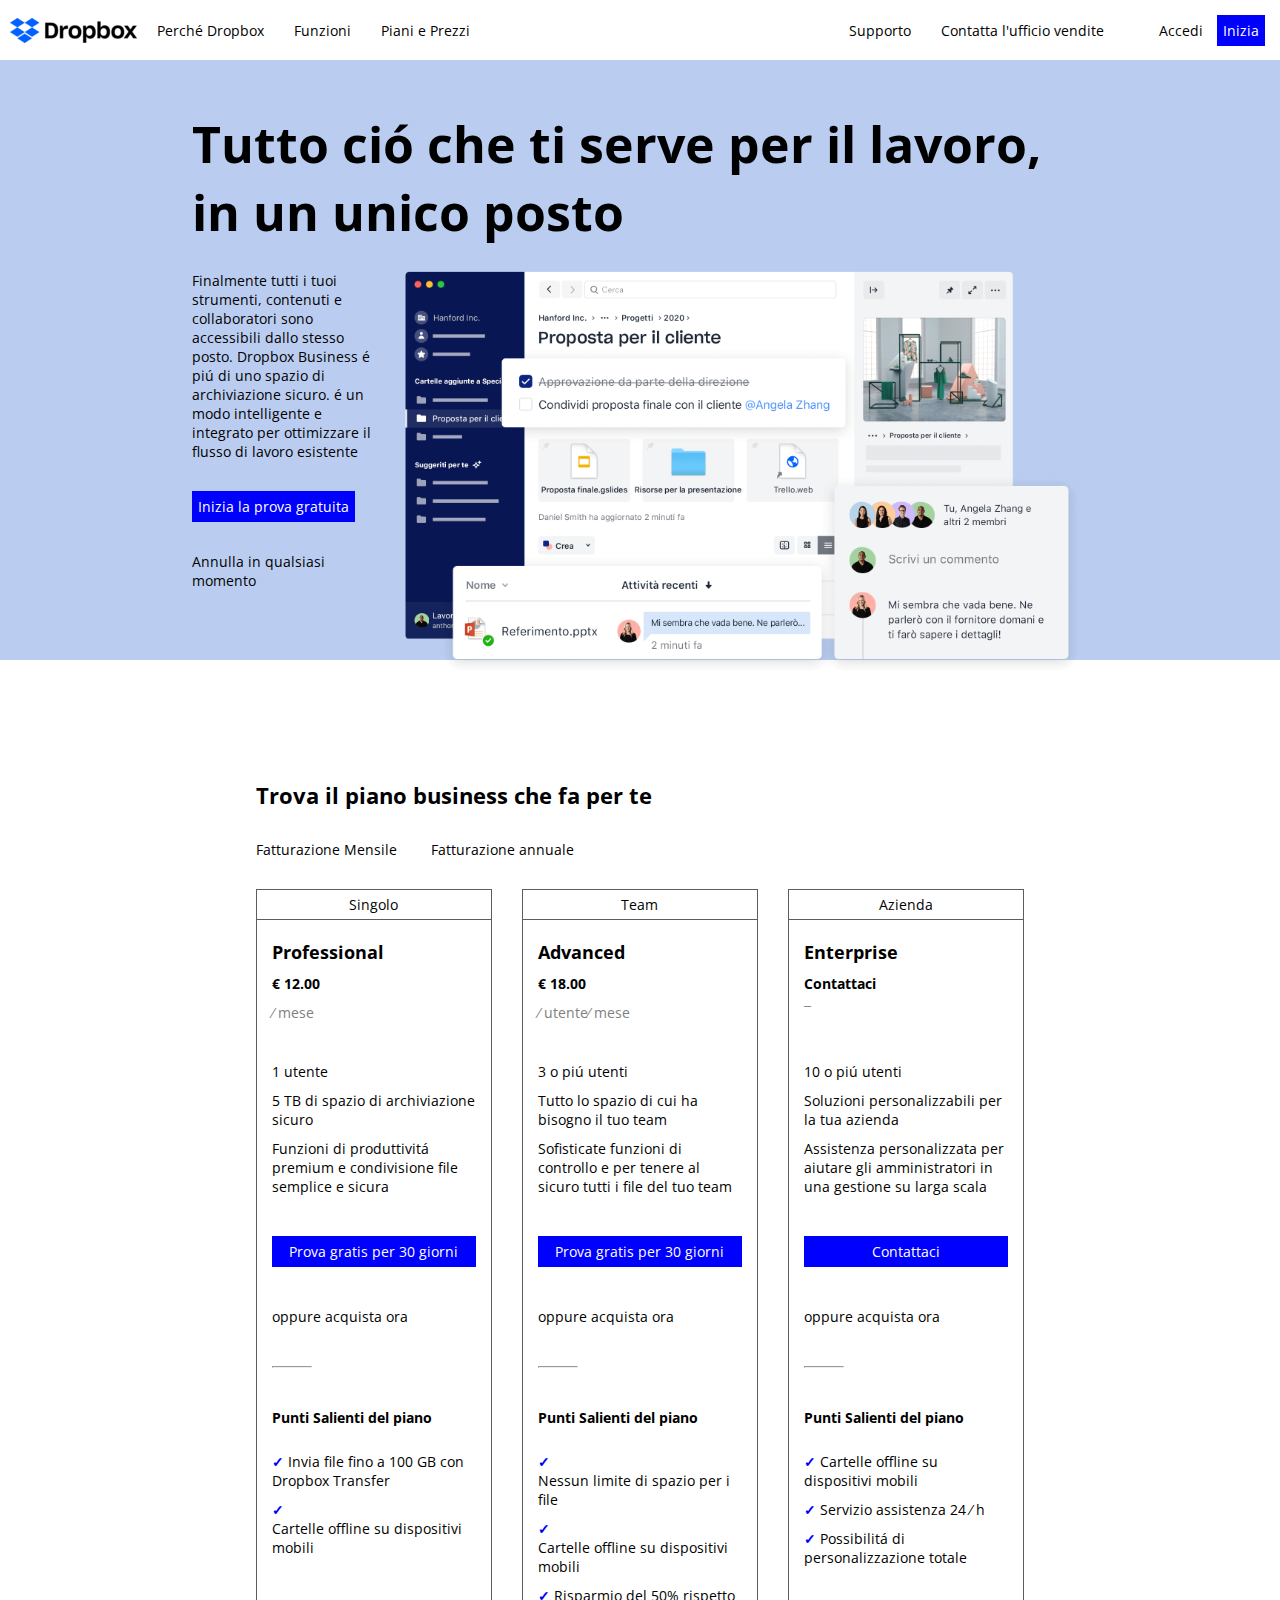
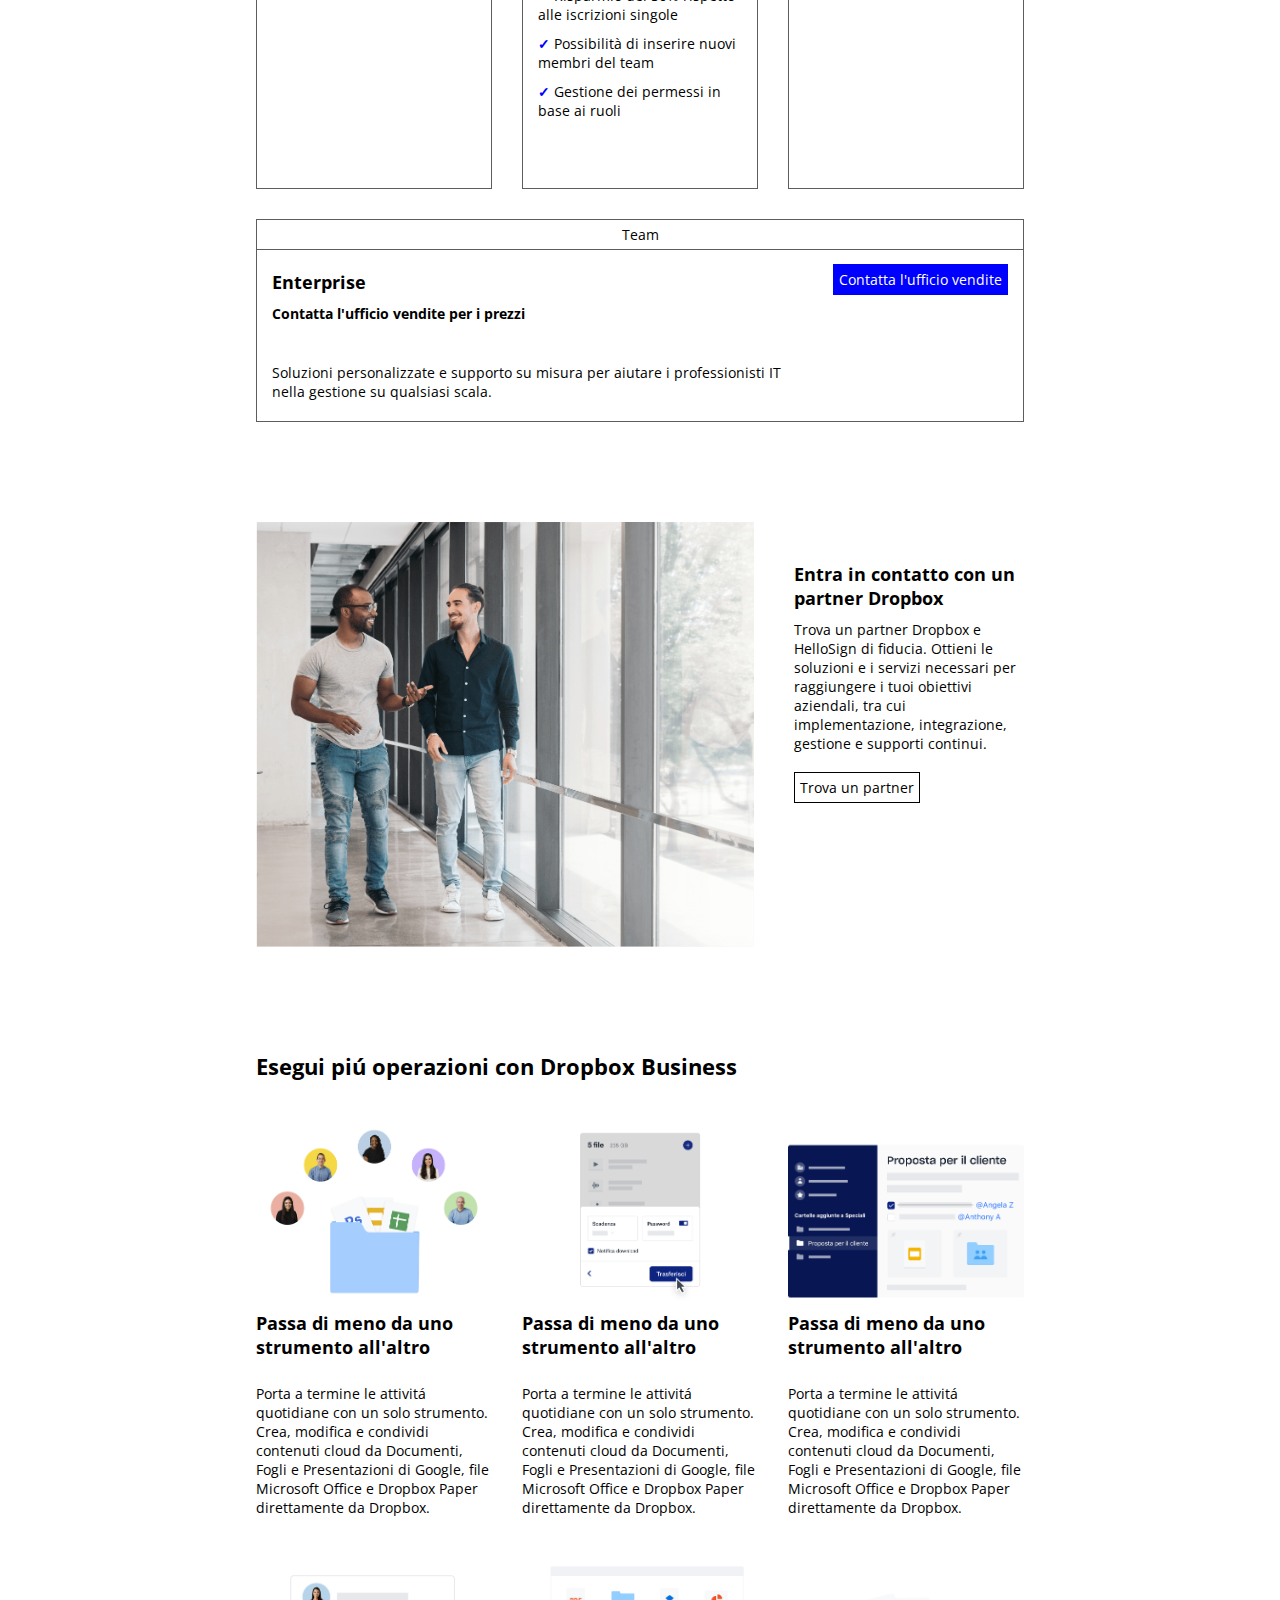
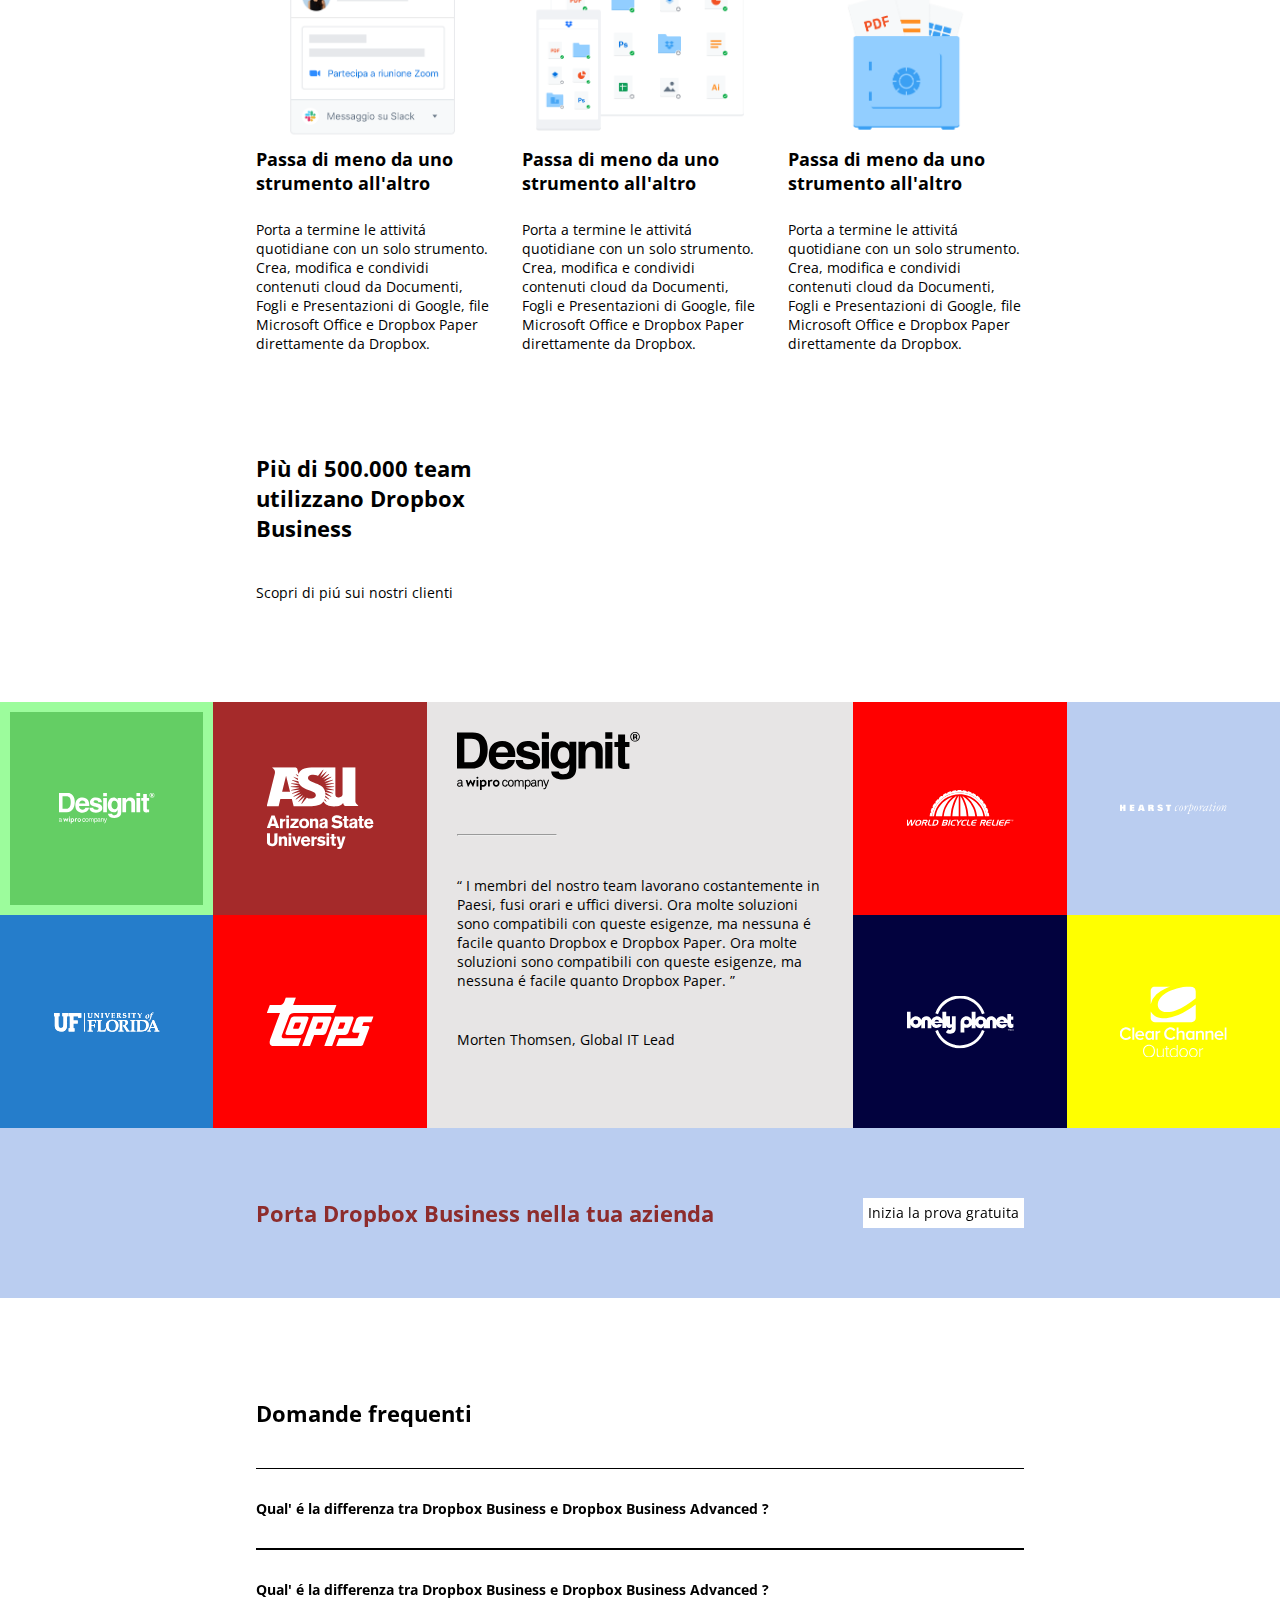
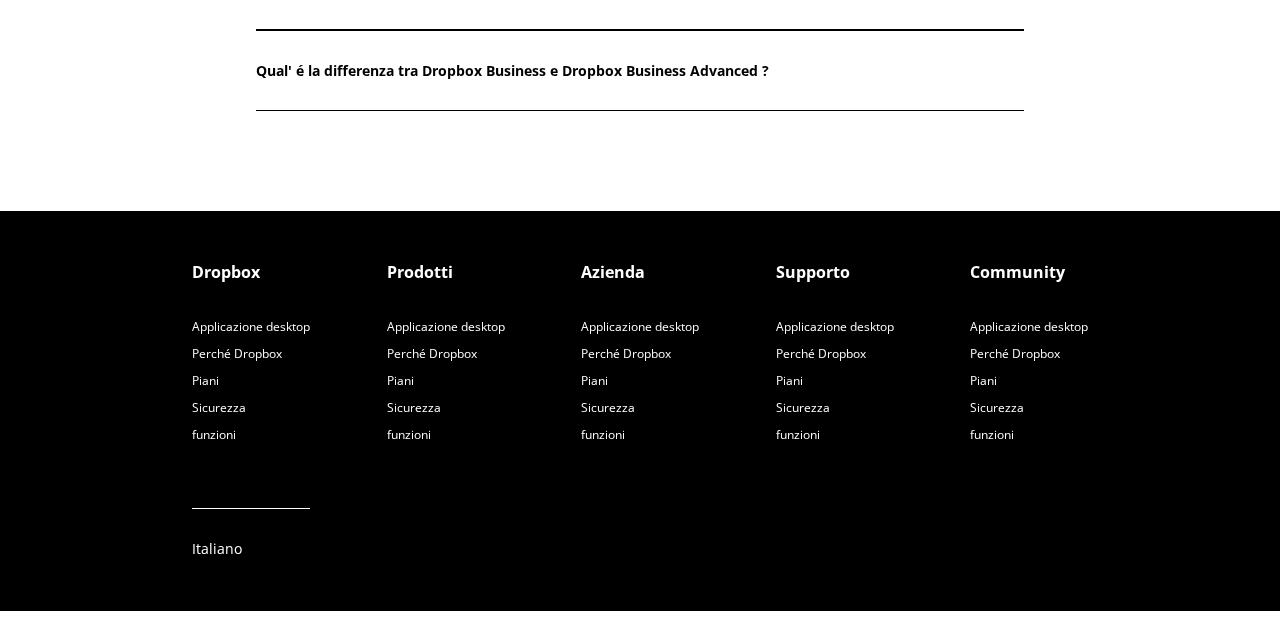
==== commit ec4faa3e: "realizzazione sezione 5" ====
--- a/index.html
+++ b/index.html
@@ -410,7 +410,7 @@
     <!-- section 5 Global-->
     <section>
         <div class="global-flex">
-            <div class="sponsor">
+            <div class="sponsor flex">
                 <div class="square green">
                     <img src="img/designit.svg" alt="immagine designit">
                 </div>
@@ -425,22 +425,37 @@
                 </div>
             </div>
 
-            <div class="sponsor">
-               <img src="" alt="">
-            </div>
-
-            <div class="sponsor">
-                <div class="square green">
-                    <img src="img/designit.svg" alt="immagine designit">
-                </div>
-                <div class="square brown">
-                    <img src="img/arizona_state_university.svg" alt="immagine asu arizona">
-                </div>
-                <div class="square light-blue">
-                    <img src="img/university_of_florida.svg" alt="immagine UF Florida">
-                </div>
+            <div class="sponsor bg-gray">
+                <img src="img/designit.svg" alt="immagine designit">
+                <hr>
+                <q>
+                    I membri del nostro team lavorano costantemente in Paesi, fusi orari e uffici diversi. Ora molte soluzioni sono compatibili con queste esigenze, ma nessuna &eacute; facile quanto Dropbox e Dropbox Paper. Ora molte soluzioni sono compatibili con queste esigenze, ma nessuna &eacute; facile quanto Dropbox Paper.
+                </q> 
+                <span>Morten Thomsen, Global IT Lead</span>
+
+                <q>
+                    I membri del nostro team lavorano costantemente in Paesi, fusi orari e uffici diversi. Ora molte soluzioni sono compatibili con queste esigenze, ma nessuna &eacute; facile quanto Dropbox e Dropbox Paper. Ora molte soluzioni sono compatibili con queste esigenze, ma nessuna &eacute; facile quanto Dropbox Paper.
+                </q> 
+                <span>Morten Thomsen, Global IT Lead</span>
+
+                <q>
+                    I membri del nostro team lavorano costantemente in Paesi, fusi orari e uffici diversi. Ora molte soluzioni sono compatibili con queste esigenze, ma nessuna &eacute; facile quanto Dropbox e Dropbox Paper. Ora molte soluzioni sono compatibili con queste esigenze, ma nessuna &eacute; facile quanto Dropbox Paper.
+                </q> 
+                <span>Morten Thomsen, Global IT Lead</span>
+            </div>
+
+            <div class="sponsor flex">
                 <div class="square red">
-                    <img src="img/topps.svg" alt="immagine topps">
+                    <img src="img/world_bicycle_relief.svg" alt="immagine world_bicycle_relief">
+                </div>
+                <div class="square bg-light">
+                    <img src="img/hearst_corp.svg" alt="immagine hearst_corp">
+                </div>
+                <div class="square dark-blue">
+                    <img src="img/lonely_planet.svg" alt="immagine lonely_planet">
+                </div>
+                <div class="square yellow">
+                    <img src="img/clear_channel.svg" alt="immagine clear_channel">
                 </div>
             </div>
         </div>
--- a/css/style.css
+++ b/css/style.css
@@ -34,6 +34,13 @@
 h5{
     font-size: 16px;
 }
+
+hr{
+    display: block;
+    margin: 40px 0;
+}
+
+
 /* regole header */
 nav{
     height: 60px;
@@ -212,10 +219,8 @@
     text-align: center;
 }
 
-.box hr{
-    display: block;
+main hr{
     width: 40px;
-    margin: 40px 0;
 }
 
 .team{
@@ -292,35 +297,75 @@
 }
 
 .global-flex .sponsor{
+    width: calc(100% / 3);
+    /* debug */
+    /* background-color: coral; */
+}
+
+.global-flex .flex{
     display: flex;
     flex-wrap: wrap;
-    width: calc(100% / 3);
-    /* debug */
-    background-color: coral;
 }
 
 .sponsor .square{
+    position: relative;
     width: 50%;
-    height: 253px;
-    /* debug */
-    /* background-color: cornflowerblue; */
-}
-
-.green{
-    background-color: rgb(100, 206, 100);
-}
-
-.brown{
-    background-color: brown;
-}
-
-.light-blue{
-    background-color: rgb(37, 125, 203);
-}
-
-.red{
-    background-color: red;
-}
+    height:calc(100vw / 6)
+    
+}
+
+.sponsor img{
+    width: 50%;
+}
+
+.sponsor.flex img{
+    position: absolute;
+    top: 50%;
+    left: 50%;
+    transform: translate(-50%, -50%);
+    filter: brightness(0) invert(1);
+}
+
+.global-flex hr{
+    width: 100px;
+}
+
+.bg-gray span{
+    display: block;
+    margin: 40px 0 350px 0;
+}
+/* squares colors */
+    .green{
+        background-color: #64ce64;
+        border: 10px solid #9cfc9c;
+    }
+
+    .brown{
+        background-color: brown;
+    }
+
+    .light-blue{
+        background-color: rgb(37, 125, 203);
+    }
+
+    .red{
+        background-color: red;
+    }
+
+    .bg-gray{
+        background-color: rgb(231, 229, 229);
+        padding: 30px;
+        height: calc(100vw / 3);
+        overflow-y: auto;
+    }
+
+    .dark-blue{
+        background-color: rgb(2, 2, 62);
+    }
+
+    .yellow{
+        background-color: yellow;
+    }
 
 .bg-light h3{
     color: rgb(141, 44, 44);
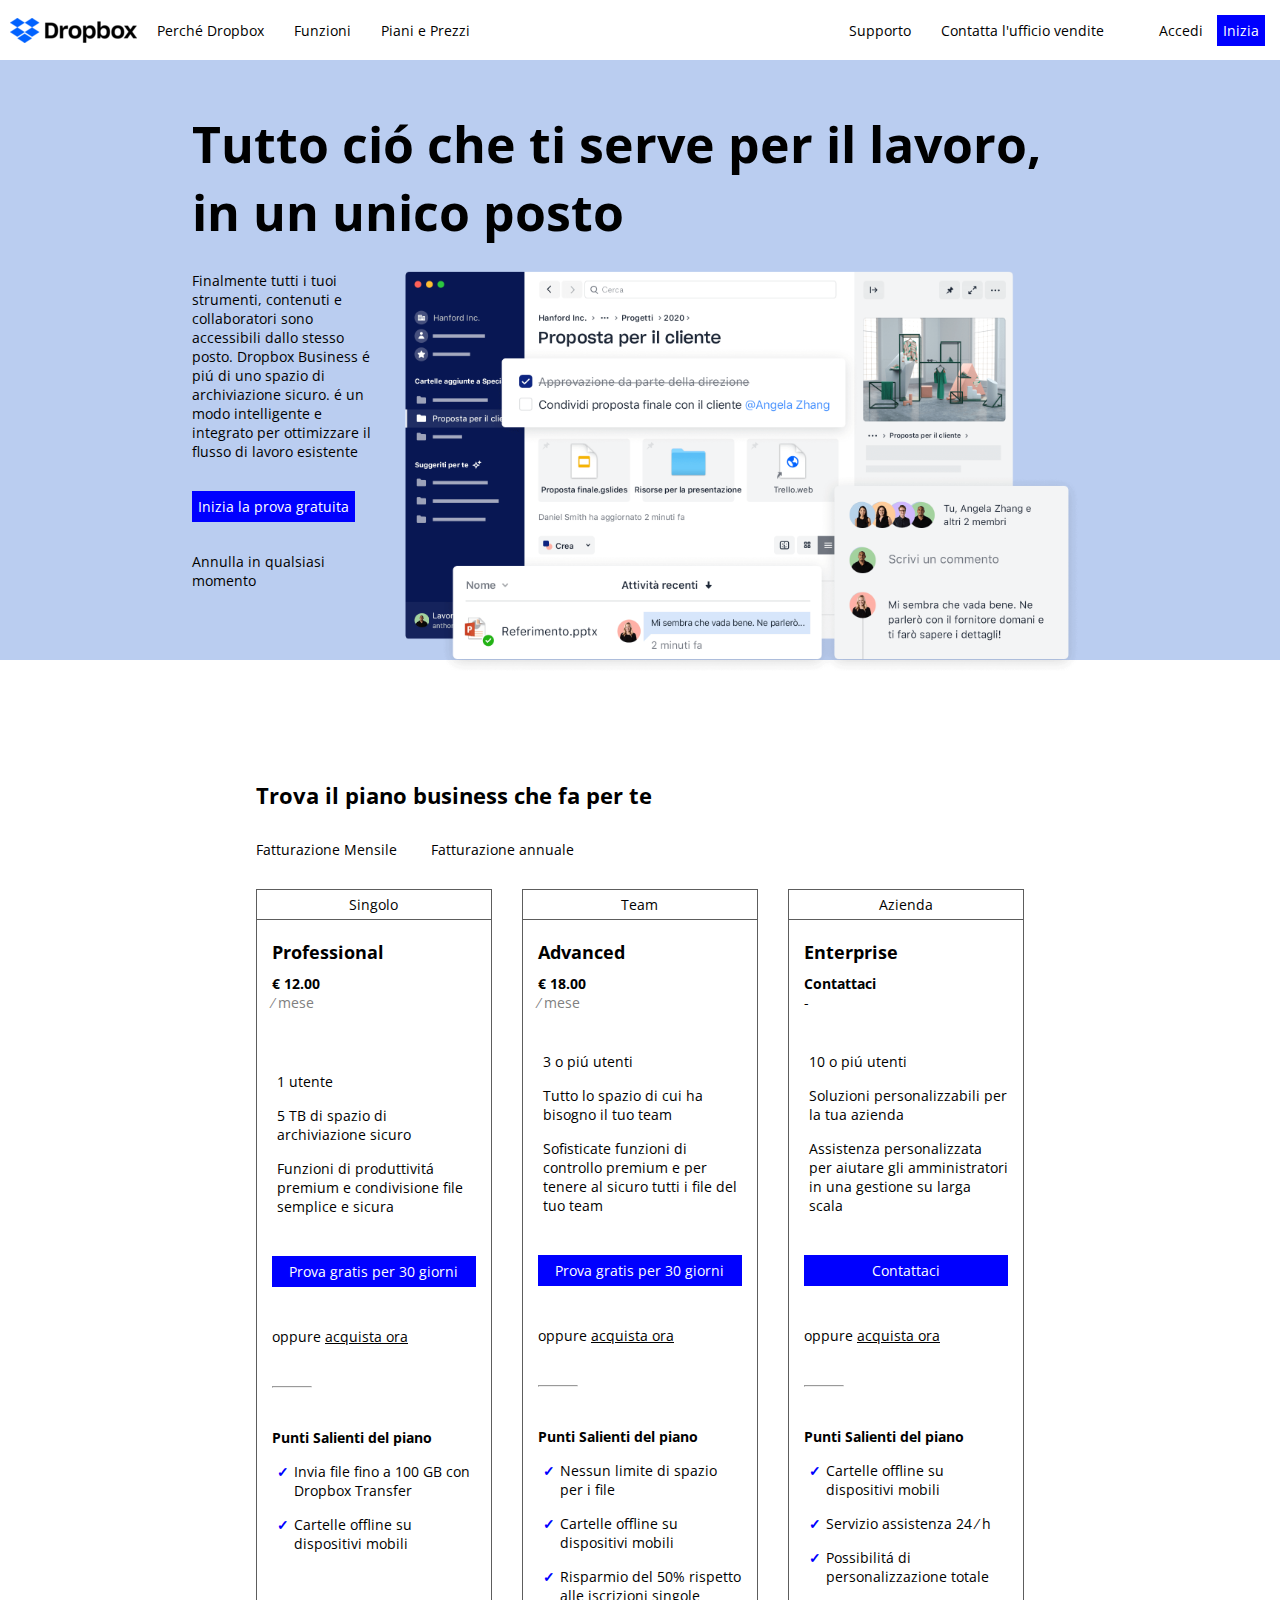
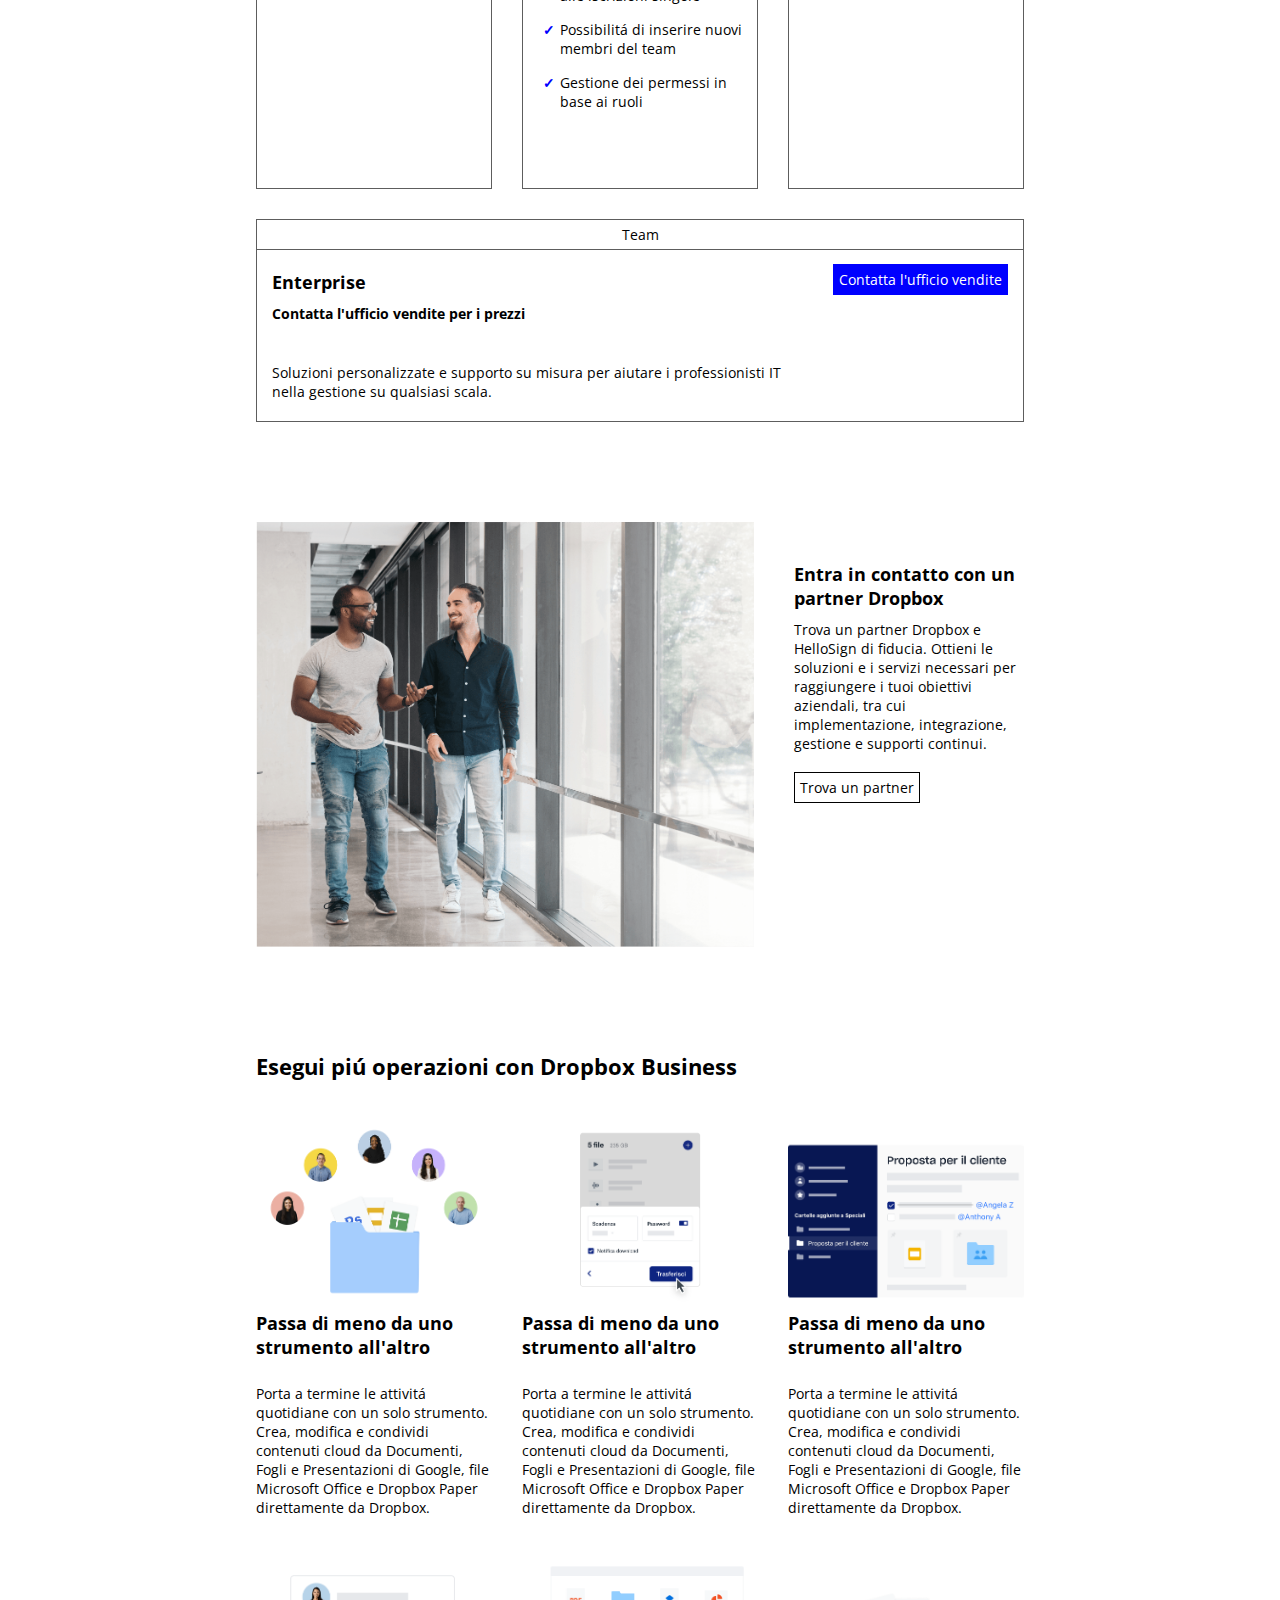
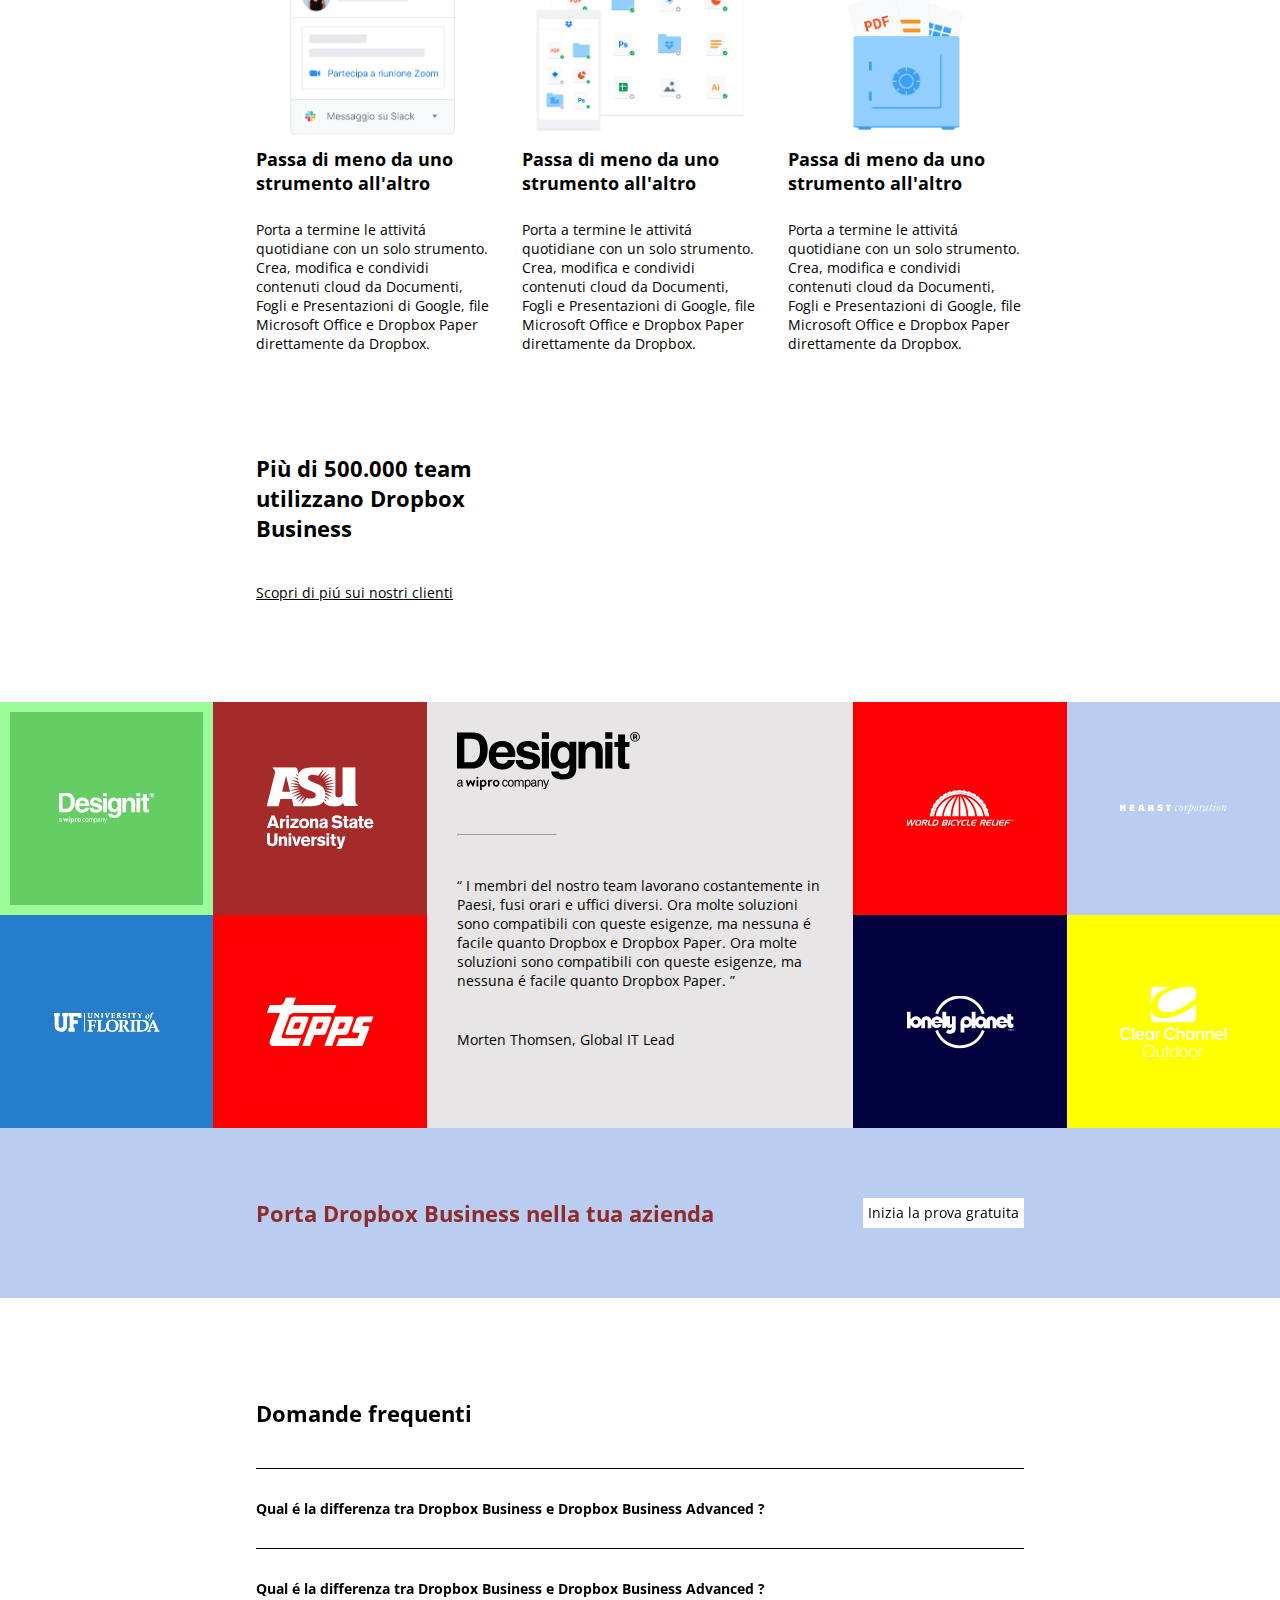
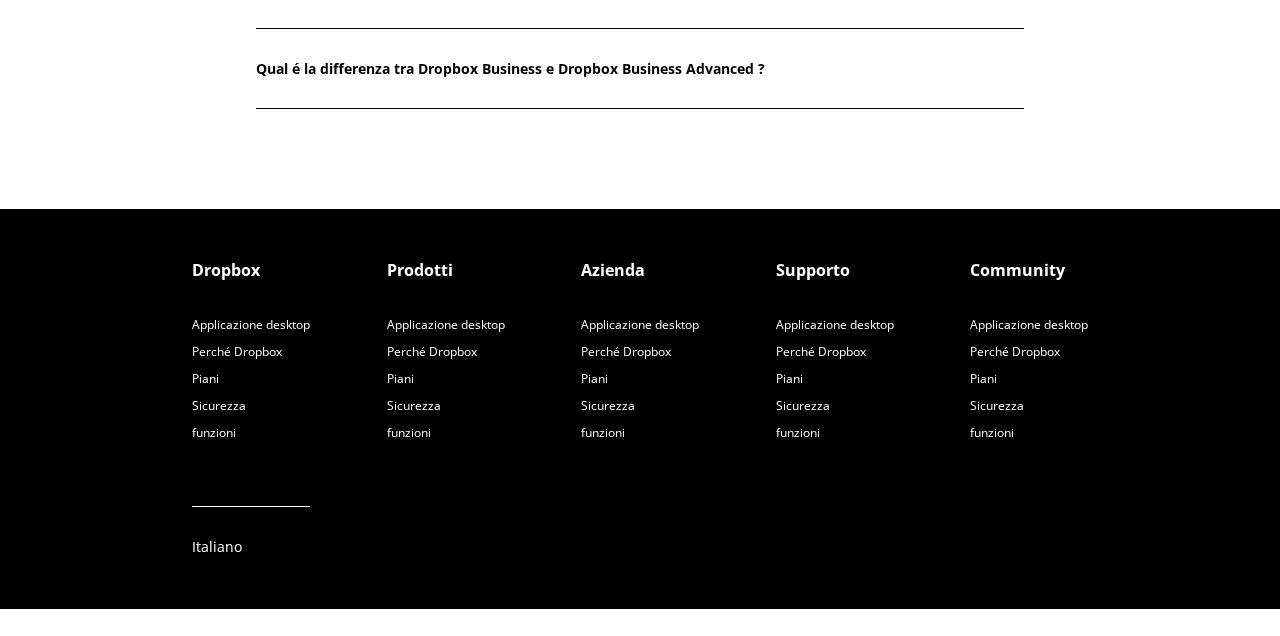
==== commit a4c42509: "sistemazione margini sezione 1" ====
--- a/index.html
+++ b/index.html
@@ -101,26 +101,35 @@
                             <i class="fa-solid fa-user"></i> 
                             <span>Singolo</span>  
                         </div>
-                        
+
                         <div class="box-content">
+                            
                             <h4 class="mb1">Professional</h4>
                             <span class="mb1"><strong>&euro; 12.00</strong></span><br> 
-                            <span class="gray mb2">&frasl; mese</span> 
-
-                            <div class="mb1">
-                                <i class="fa-solid fa-user"></i> 
-                                <span>1 utente</span> 
+                            <span class="gray">&frasl; mese</span> 
+
+                            <div id="different-mg">
+                                <div class="user">
+                                    <i class="fa-solid fa-user"></i> 
+                                    <span>1 utente</span> 
+                                </div>
+    
+                                <div class="user">
+                                    <i class="fa-solid fa-folder"></i>
+                                    <div>
+                                        5 TB di spazio di archiviazione sicuro 
+                                    </div>  
+                                </div>
+    
+                                <div class="user">
+                                    <i class="fa-solid fa-share-nodes"></i>
+                                    <div>
+                                        Funzioni di produttivit&aacute; premium e condivisione file semplice e sicura
+                                    </div>
+                                </div>
+                                
                             </div>
-
-                            <div class="mb1">
-                                <i class="fa-solid fa-folder"></i>
-                                5 TB di spazio di archiviazione sicuro 
-                            </div>
-
-                            <div class="mb2">
-                                <i class="fa-solid fa-share-nodes"></i>
-                                Funzioni di produttivit&aacute; premium e condivisione file semplice e sicura
-                            </div>
+                            
 
                             <a href="#" class="blue btn mb2 special">Prova gratis per 30 giorni</a>
 
@@ -133,11 +142,11 @@
 
                             <span class="mb3"><strong class="mb1">Punti Salienti del piano</strong></span>  
                             <ul>
-                                <li class="mb1">
+                                <li class="user ">
                                     <span class="blue-item"><strong>&check;</strong></span>  
-                                    Invia file fino a 100 GB con Dropbox Transfer
-                                </li>
-                                <li>
+                                    <span> Invia file fino a 100 GB con Dropbox Transfer</span> 
+                                </li>
+                                <li class="user">
                                     <span class="blue-item"><strong>&check;</strong></span>
                                     <span>Cartelle offline su dispositivi mobili</span> 
                                 </li>
@@ -150,29 +159,38 @@
                     <!-- box 2 -->
                     <div class="box">
                         <div class="box-category">
-                            <i class="fa-solid fa-people-group"></i>
+                            <i class="fa-solid fa-people-group"></i> 
                             <span>Team</span>  
                         </div>
-                    
+
                         <div class="box-content">
+                            
                             <h4 class="mb1">Advanced</h4>
                             <span class="mb1"><strong>&euro; 18.00</strong></span><br> 
-                            <span class="gray mb2">&frasl; utente&frasl; mese</span> 
-
-                            <div class="mb1">
-                                <i class="fa-solid fa-people-group"></i>
-                                <span>3 o pi&uacute; utenti</span> 
+                            <span class="gray mb2">&frasl; mese</span> 
+                            
+                            <div class="user-description">
+                                <div class="user">
+                                    <i class="fa-solid fa-user"></i> 
+                                    <span>3 o pi&uacute; utenti </span> 
+                                </div>
+    
+                                <div class="user">
+                                    <i class="fa-solid fa-folder"></i>
+                                    <div>
+                                        Tutto lo spazio di cui ha bisogno il tuo team
+                                    </div>  
+                                </div>
+    
+                                <div class="user">
+                                    <i class="fa-solid fa-share-nodes"></i>
+                                    <div>
+                                        Sofisticate funzioni di controllo premium e per tenere al sicuro tutti i file del tuo team
+                                    </div>
+                                </div>
                             </div>
-
-                            <div class="mb1">
-                                <i class="fa-solid fa-folder"></i>
-                                Tutto lo spazio di cui ha bisogno il tuo team 
-                            </div>
-
-                            <div class="mb2">
-                                <i class="fa-solid fa-share-nodes"></i>
-                                Sofisticate funzioni di controllo e per tenere al sicuro tutti i file del tuo team
-                            </div>
+                            
+                            
 
                             <a href="#" class="blue btn mb2 special">Prova gratis per 30 giorni</a>
 
@@ -185,29 +203,29 @@
 
                             <span class="mb3"><strong class="mb1">Punti Salienti del piano</strong></span>  
                             <ul>
-                                <li class="mb1">
+                                <li class="user">
                                     <span class="blue-item"><strong>&check;</strong></span>  
-                                    <span>Nessun  limite di spazio per i file</span>   
-                                </li>
-                                <li class="mb1">
+                                    <span>Nessun limite di spazio per i file</span> 
+                                </li>
+                                <li class="user">
                                     <span class="blue-item"><strong>&check;</strong></span>
                                     <span>Cartelle offline su dispositivi mobili</span> 
                                 </li>
-                                <li class="mb1">
-                                    <span class="blue-item"><strong>&check;</strong></span>
-                                    Risparmio del 50&percnt; rispetto alle iscrizioni singole
-                                </li>
-                                <li class="mb1">
-                                    <span class="blue-item"><strong>&check;</strong></span>
-                                    Possibilità di inserire nuovi membri del team
-                                </li>
-                                <li>
-                                    <span class="blue-item"><strong>&check;</strong></span>
-                                    Gestione dei permessi in base ai ruoli
+                                <li class="user">
+                                    <span class="blue-item"><strong>&check;</strong></span>
+                                    <span>Risparmio del 50&percnt; rispetto alle iscrizioni singole</span> 
+                                </li>
+                                <li class="user">
+                                    <span class="blue-item"><strong>&check;</strong></span>
+                                    <span>Possibilit&aacute; di inserire nuovi membri del team</span> 
+                                </li>
+                                <li class="user">
+                                    <span class="blue-item"><strong>&check;</strong></span>
+                                    <span>Gestione dei permessi in base ai ruoli</span> 
                                 </li>
                             </ul>
                         </div>
-                    
+                        
                     </div>
                     <!-- chiusura box 2 -->
 
@@ -217,26 +235,35 @@
                             <i class="fa-solid fa-building"></i>
                             <span>Azienda</span>  
                         </div>
-                        
+
                         <div class="box-content">
+                            
                             <h4 class="mb1">Enterprise</h4>
-                            <span class="mb1"><strong> Contattaci</strong></span><br> 
-                            <span class="gray mb2">&macr;</span> 
-
-                            <div class="mb1">
-                                <i class="fa-solid fa-user"></i> 
-                                <span>10 o pi&uacute; utenti</span> 
+                            <span class="mb1"><strong>Contattaci</strong></span><br> 
+                            <span class="mb2">- <br>
+                            
+                            <div class="user-description">
+                                <div class="user">
+                                    <i class="fa-solid fa-user"></i> 
+                                    <span>10 o pi&uacute; utenti</span> 
+                                </div>
+    
+                                <div class="user">
+                                    <i class="fa-solid fa-folder"></i>
+                                    <div>
+                                        Soluzioni personalizzabili per la tua azienda
+                                    </div>  
+                                </div>
+    
+                                <div class="user">
+                                    <i class="fa-solid fa-share-nodes"></i>
+                                    <div>
+                                        Assistenza personalizzata per aiutare gli amministratori in una gestione su larga scala
+                                    </div>
+                                </div>
                             </div>
-
-                            <div class="mb1">
-                                <i class="fa-solid fa-folder"></i>
-                                Soluzioni personalizzabili per la tua azienda
-                            </div>
-
-                            <div class="mb2">
-                                <i class="fa-solid fa-share-nodes"></i>
-                                Assistenza personalizzata per aiutare gli amministratori in una gestione su larga scala
-                            </div>
+                            
+                            
 
                             <a href="#" class="blue btn mb2 special">Contattaci</a>
 
@@ -249,22 +276,23 @@
 
                             <span class="mb3"><strong class="mb1">Punti Salienti del piano</strong></span>  
                             <ul>
-                                <li class="mb1">
-                                    <span class="blue-item"><strong>&check;</strong></span>  
-                                    Cartelle offline su dispositivi mobili
-                                </li>
-                                <li class="mb1">
+                                <li class="user">
+                                    <span class="blue-item"><strong>&check;</strong></span>
+                                    <span>Cartelle offline su dispositivi mobili</span> 
+                                </li>
+                                <li class="user">
                                     <span class="blue-item"><strong>&check;</strong></span>
                                     <span>Servizio assistenza 24 &frasl; h</span> 
                                 </li>
-                                <li>
-                                    <span class="blue-item"><strong>&check;</strong></span>
-                                    Possibilit&aacute; di personalizzazione totale
-                                </li>
+                                <li class="user">
+                                    <span class="blue-item"><strong>&check;</strong></span>
+                                    <span>Possibilit&aacute; di personalizzazione totale</span> 
+                                </li>   
                             </ul>
-                        </div>   
-                    </div>
-                    <!-- chiusura box 3 -->    
+                        </div>
+                        
+                    </div>
+                    <!-- chiusura box 3 -->
                 </div>
                 
                 <div class="team">
@@ -396,7 +424,7 @@
             <section>
                 <div class="clients">
                     <h3 class="mb2">Più di 500.000 team utilizzano Dropbox Business</h3>
-                    <a href="#">Scopri di pi&uacute; sui nostri clienti</a>
+                    <a href="#" class="underlined">Scopri di pi&uacute; sui nostri clienti</a>
                 </div>
             </section>
             <!-- chiusura section 4 -->
@@ -407,7 +435,7 @@
     
     </main>
     
-    <!-- section 5 Global-->
+    <!-- section 5 Sponsor-->
     <section>
         <div class="global-flex">
             <div class="sponsor flex">
@@ -476,23 +504,23 @@
     <section class="last-section">
         <div class="container">
             <h3 class="mb2">Domande frequenti</h3>
+            <div class="faq btop">
+                <span>
+                    <strong>Qual &eacute; la differenza tra Dropbox Business e Dropbox Business Advanced &quest;</strong>
+                </span>
+                <i class="fa-solid fa-angle-down"></i>
+            </div>
+
             <div class="faq">
                 <span>
-                    <strong>Qual&#39; &eacute; la differenza tra Dropbox Business e Dropbox Business Advanced &quest;</strong>
+                    <strong>Qual &eacute; la differenza tra Dropbox Business e Dropbox Business Advanced &quest;</strong>
                 </span>
                 <i class="fa-solid fa-angle-down"></i>
             </div>
 
             <div class="faq">
                 <span>
-                    <strong>Qual&#39; &eacute; la differenza tra Dropbox Business e Dropbox Business Advanced &quest;</strong>
-                </span>
-                <i class="fa-solid fa-angle-down"></i>
-            </div>
-
-            <div class="faq">
-                <span>
-                    <strong>Qual&#39; &eacute; la differenza tra Dropbox Business e Dropbox Business Advanced &quest;</strong>
+                    <strong>Qual &eacute; la differenza tra Dropbox Business e Dropbox Business Advanced &quest;</strong>
                 </span>
                 <i class="fa-solid fa-angle-down"></i>
             </div>
--- a/css/style.css
+++ b/css/style.css
@@ -178,22 +178,41 @@
     /* background-color: coral; */
 }
 
+.box-content, .sub-section-1{
+    padding: 20px 15px;
+}
+
+.user{
+    display: flex;
+    justify-content: flex-start;
+    margin: 15px 0;
+}
+
+.user span, .user div{
+    display: block;
+    padding-left: 5px;
+}
+
+.user-description{
+    margin: 40px 0;
+}
+
+#different-mg{
+    margin: 60px 0 40px 0;
+}
+
+.underlined:link {
+    text-decoration: underline;
+}
+
 .box, .team{
     border: 1px solid #5d5d5d;
-}
-
-.box span, .box a{
-    display: inline-block;
 }
 
 .box-category, .bb1{
     border-bottom: 1px solid #5d5d5d;
     text-align: center;
     padding: 5px 0;
-}
-
-.box-content, .sub-section-1{
-    padding: 20px 15px;
 }
 
 .mb1{
@@ -381,13 +400,15 @@
     display: flex;
     justify-content: space-between;
     padding: 30px 0;
+    border-bottom: 1px solid black;
+}
+
+.faq.btop{
     border-top: 1px solid black;
-    border-bottom: 1px solid black;
 }
 
 .faq span{
-    display: block;
-  
+    display: block; 
 }
 
 .faq .fa-angle-down{
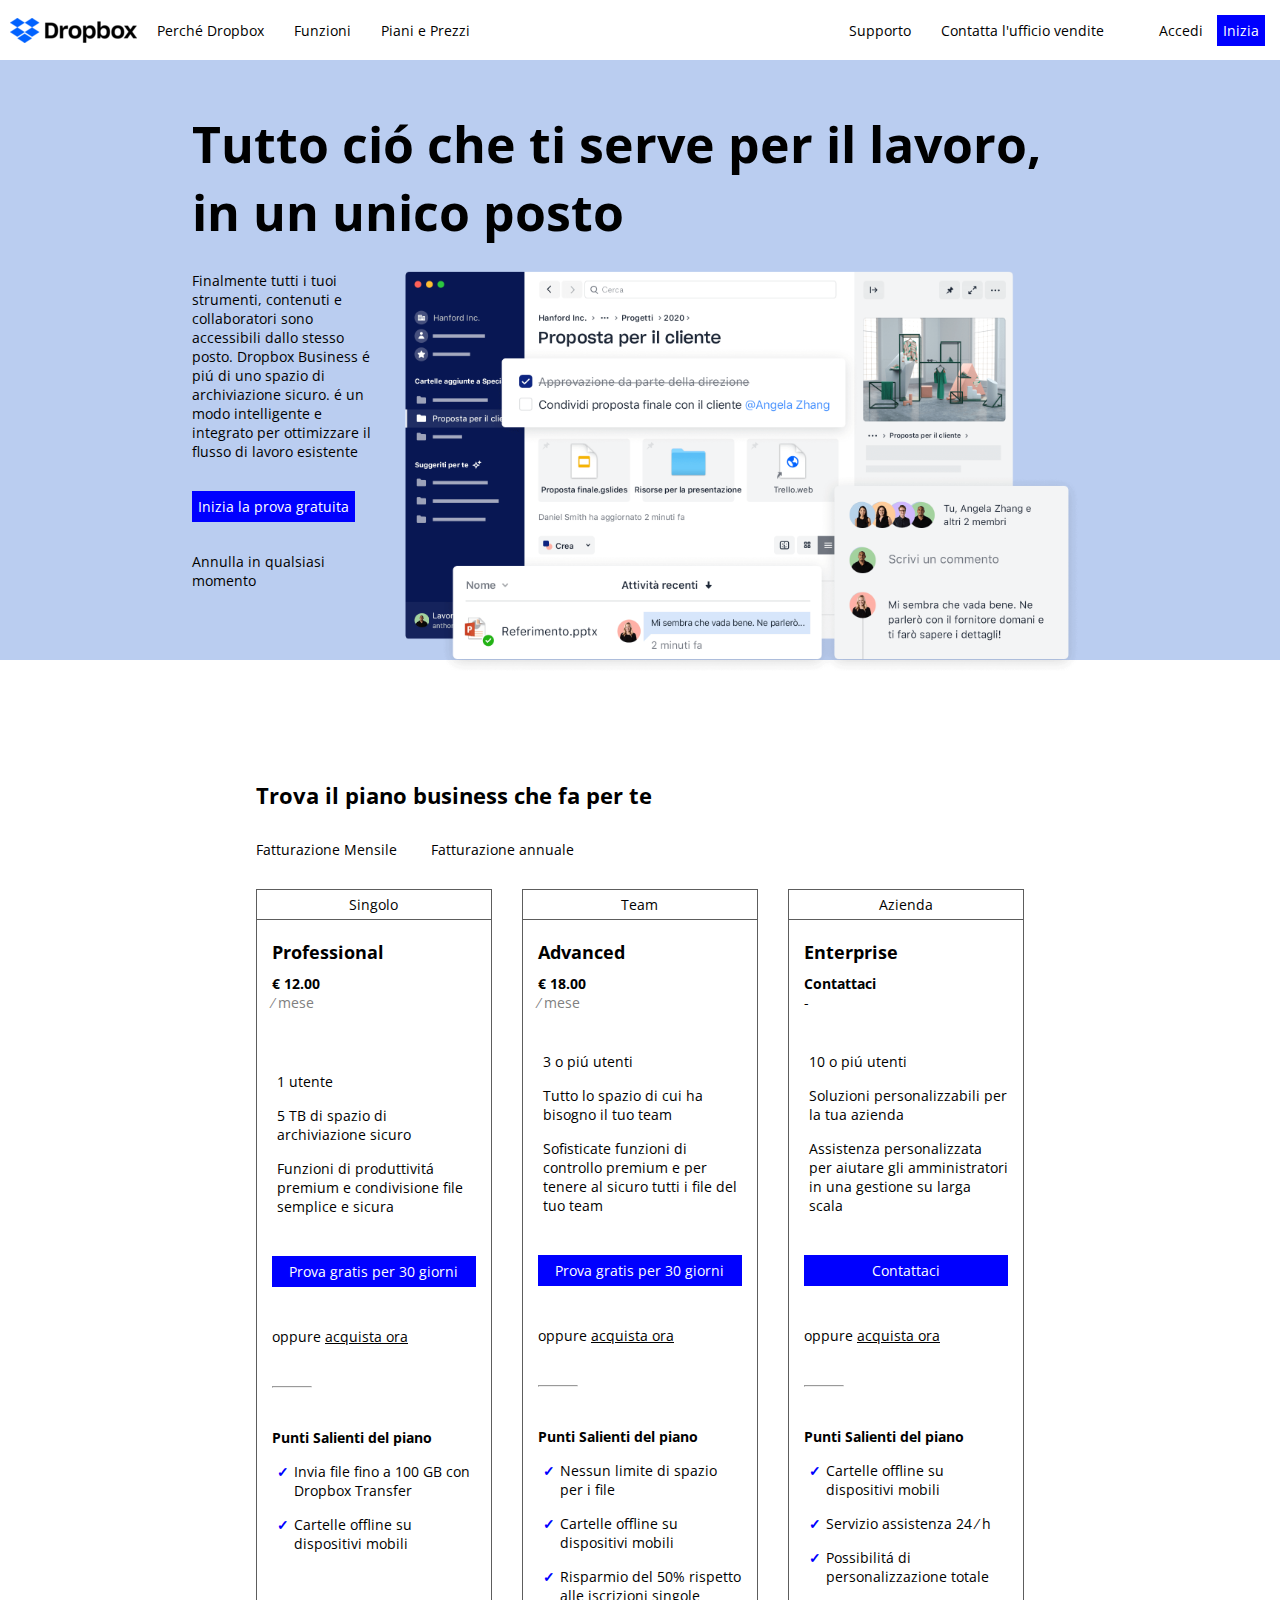
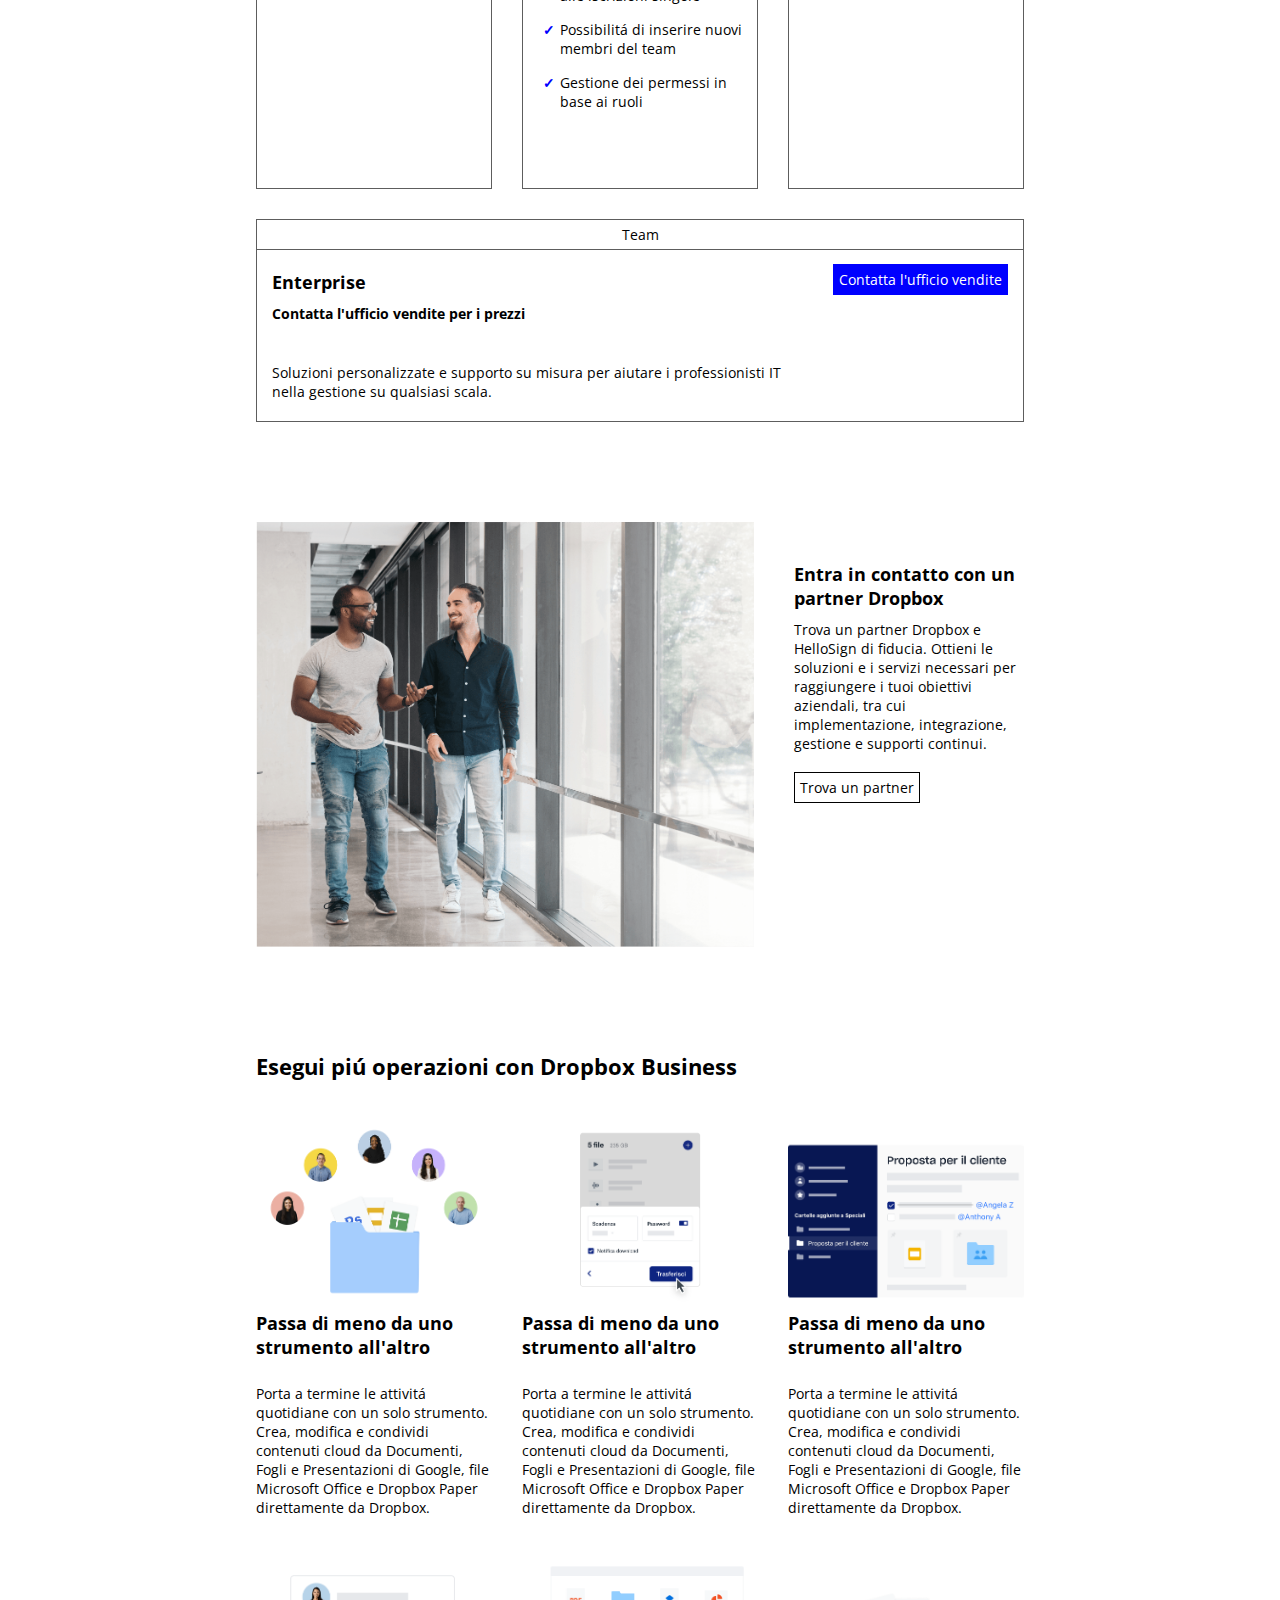
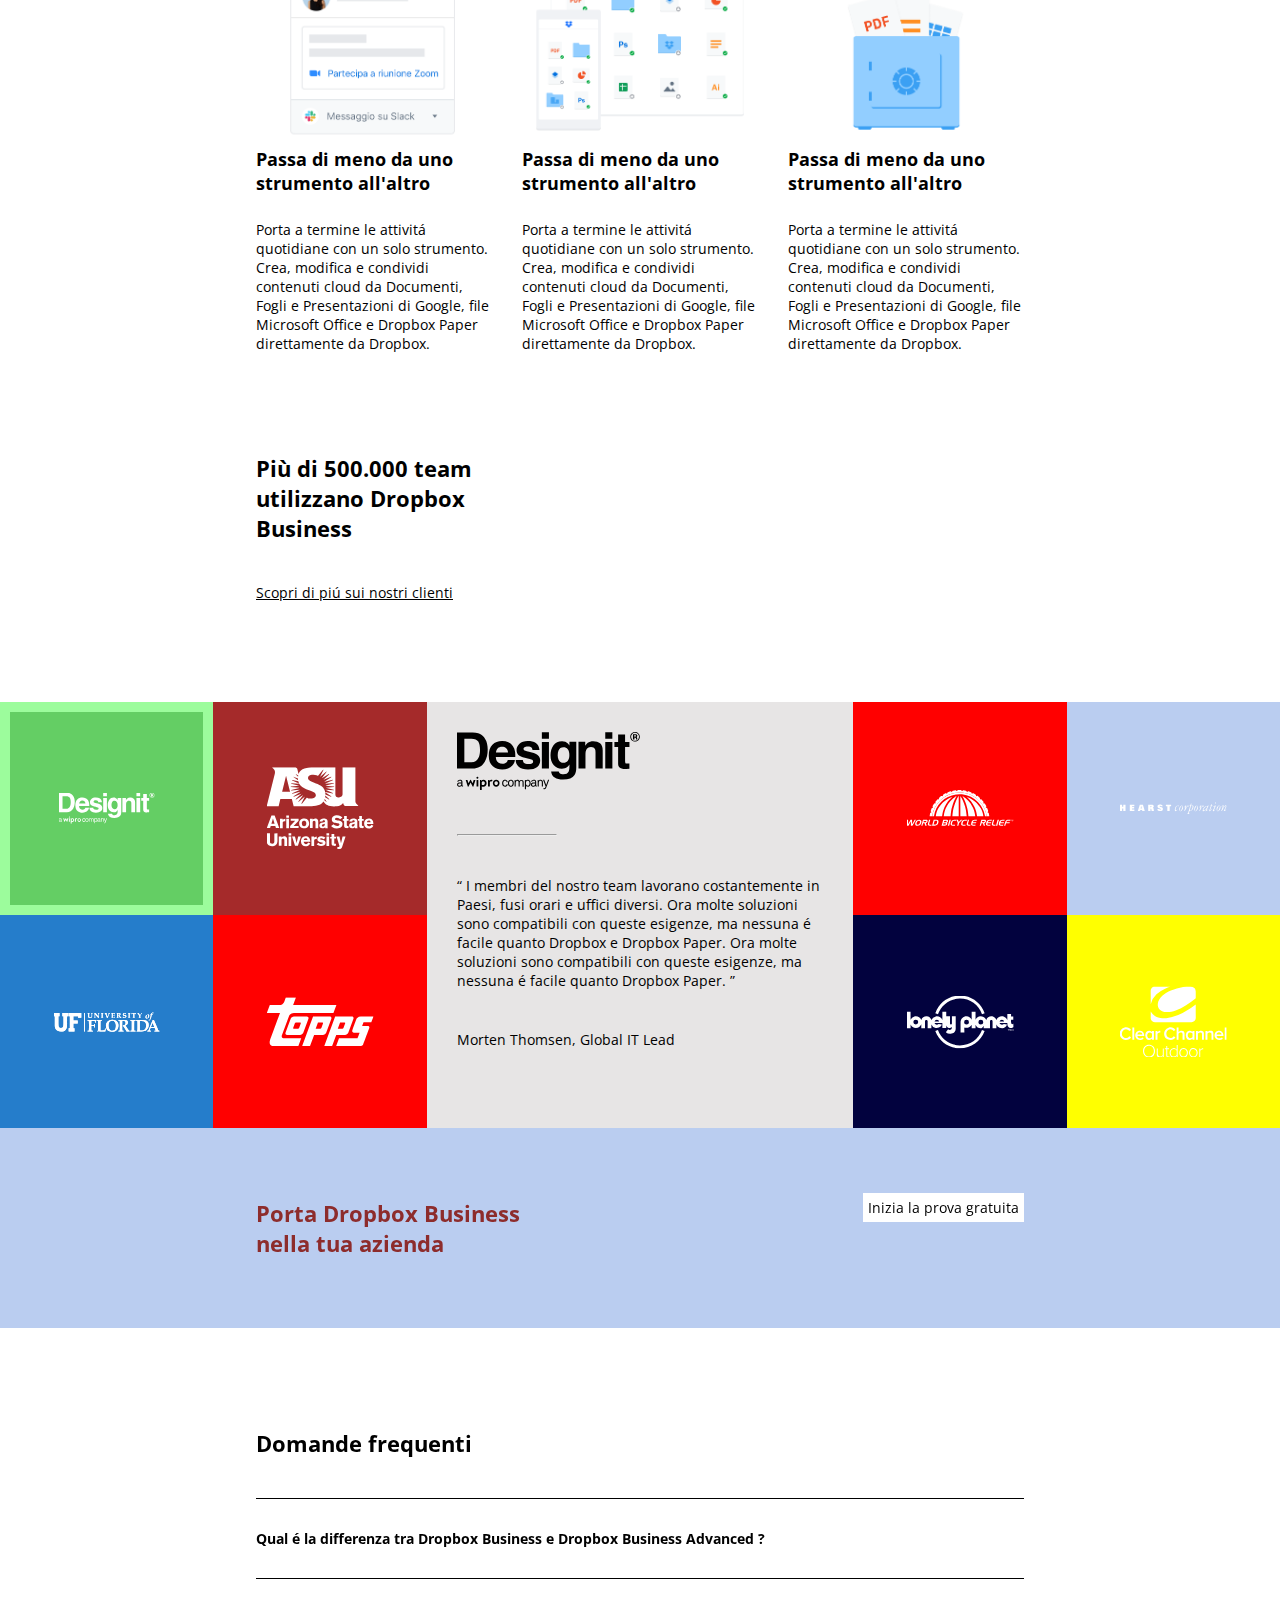
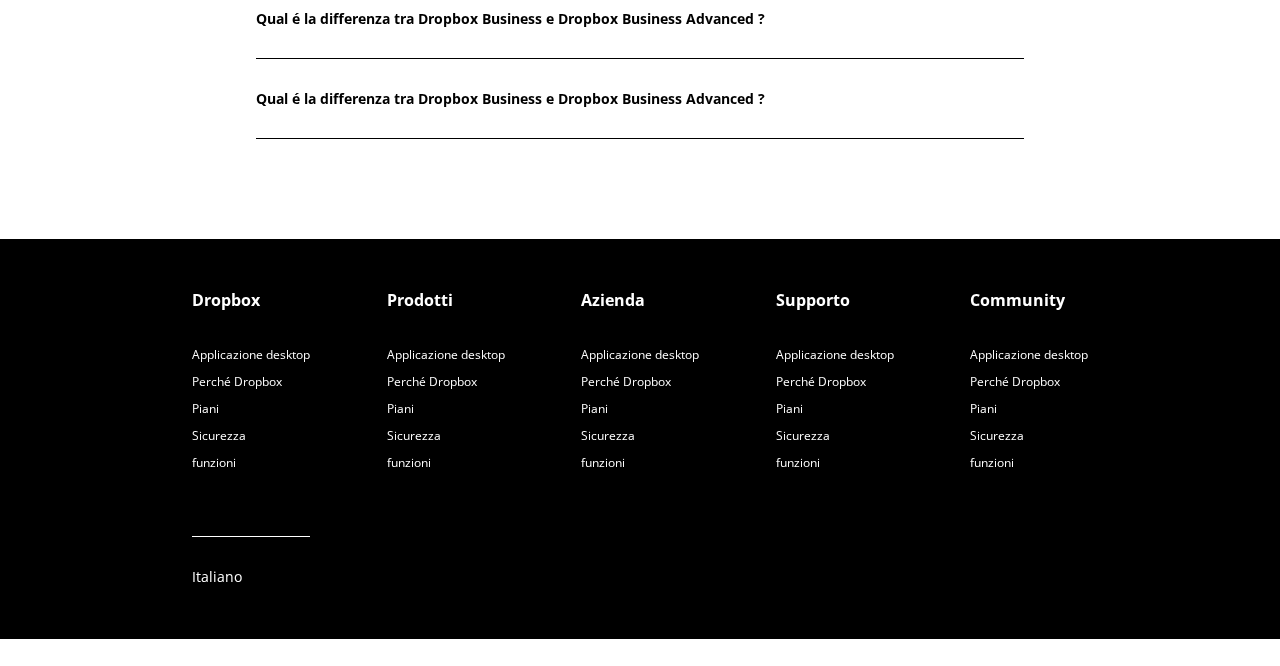
==== commit 414a9ab2: "modifica sezione 6" ====
--- a/index.html
+++ b/index.html
@@ -263,8 +263,6 @@
                                 </div>
                             </div>
                             
-                            
-
                             <a href="#" class="blue btn mb2 special">Contattaci</a>
 
                             <div>
@@ -495,7 +493,10 @@
             <h3>
                 Porta Dropbox Business nella tua azienda
             </h3>
-            <a href="#" class="btn white" >Inizia la prova gratuita</a>
+            <div>
+                <a href="#" class="btn white" >Inizia la prova gratuita</a>  
+            </div>
+            
         </div>
     
     </section>
--- a/css/style.css
+++ b/css/style.css
@@ -305,7 +305,7 @@
     /* border: 1px solid black; */
 }
 
-section .clients{
+section .clients, .free-trial h3{
     width: 40%;
 }
 
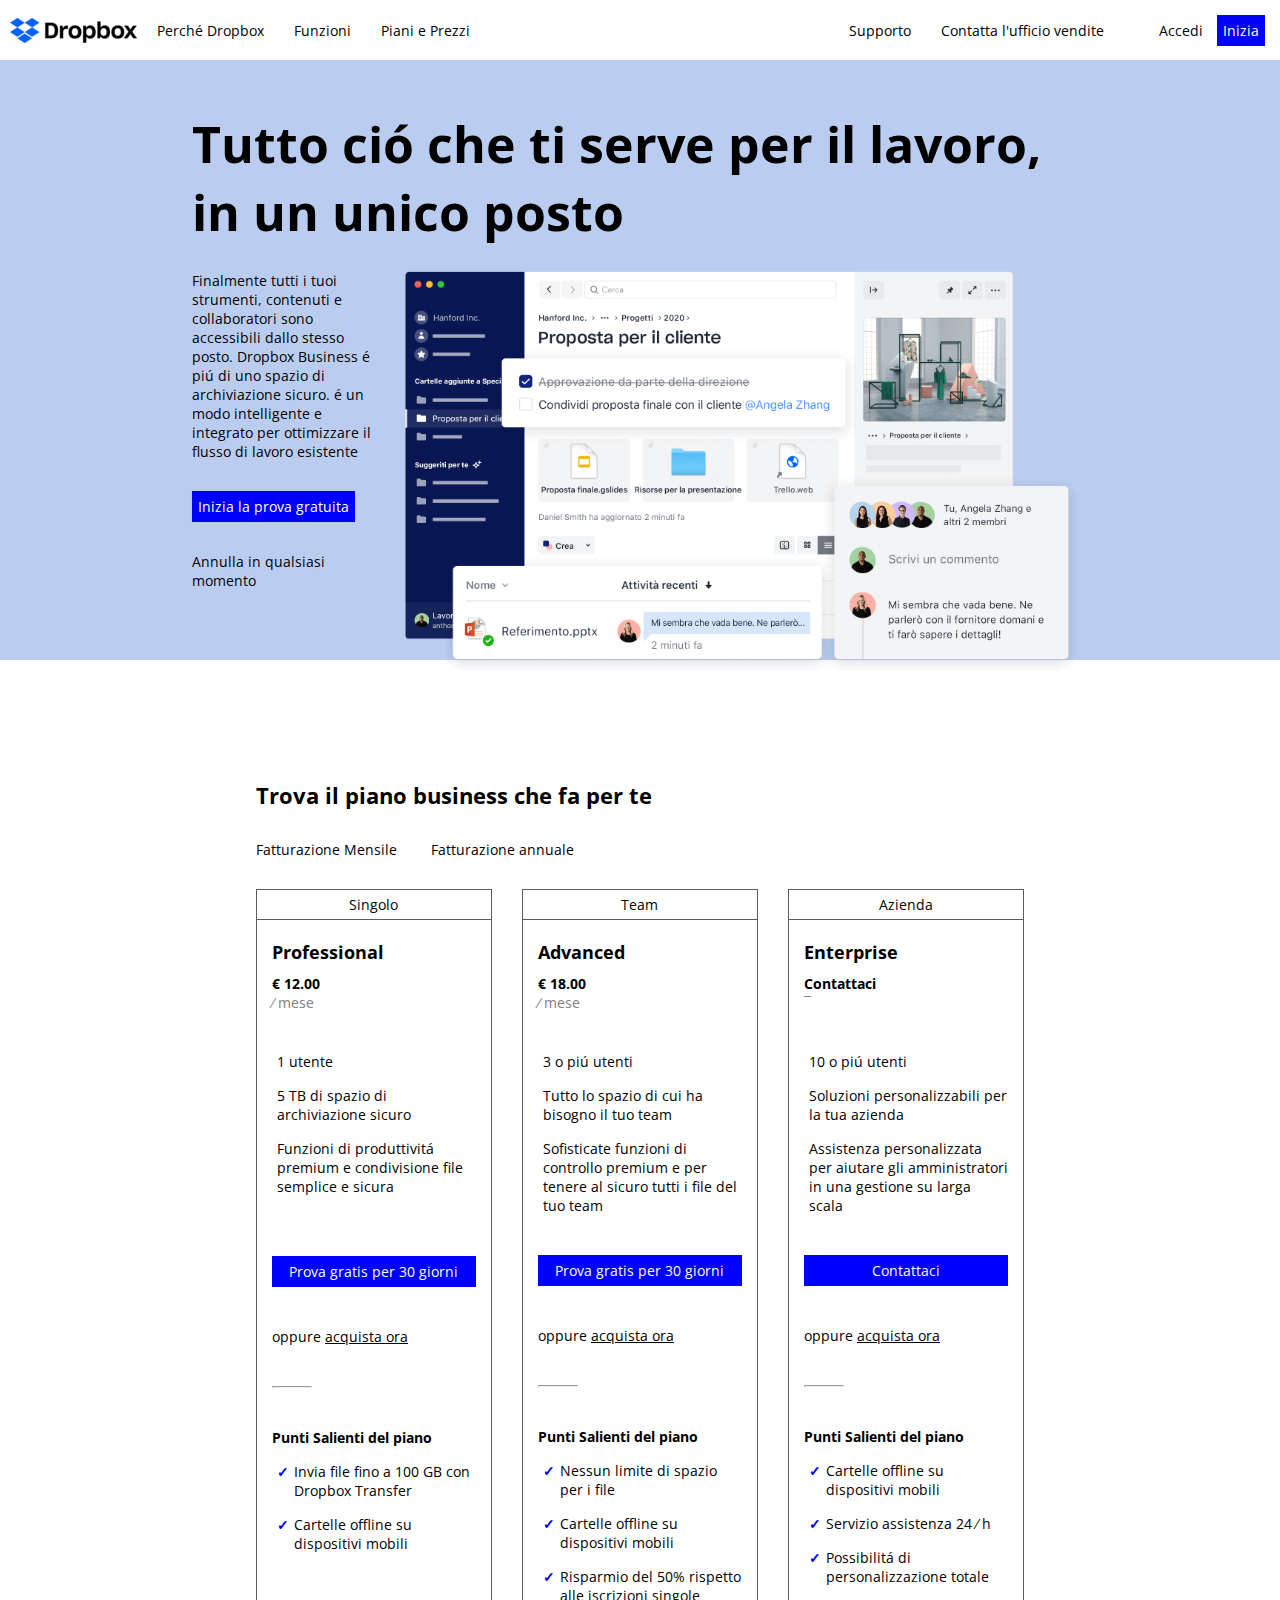
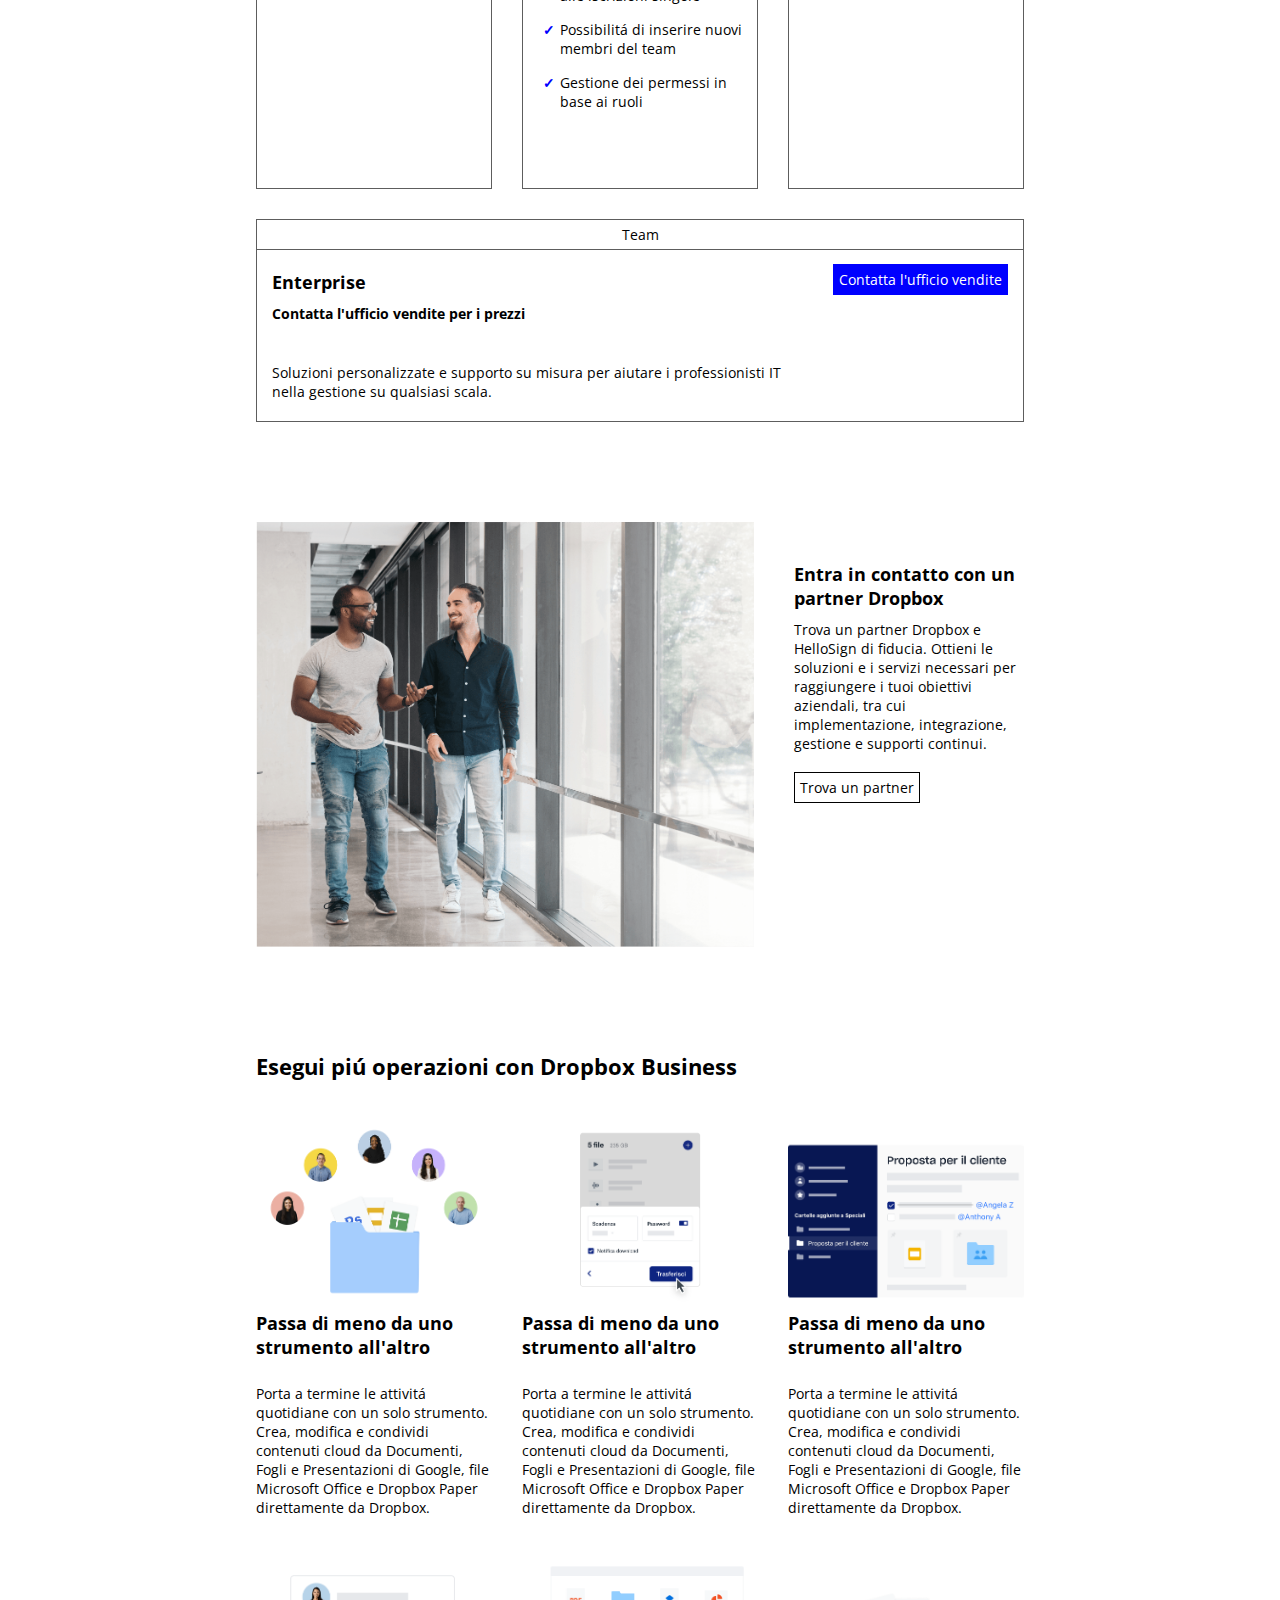
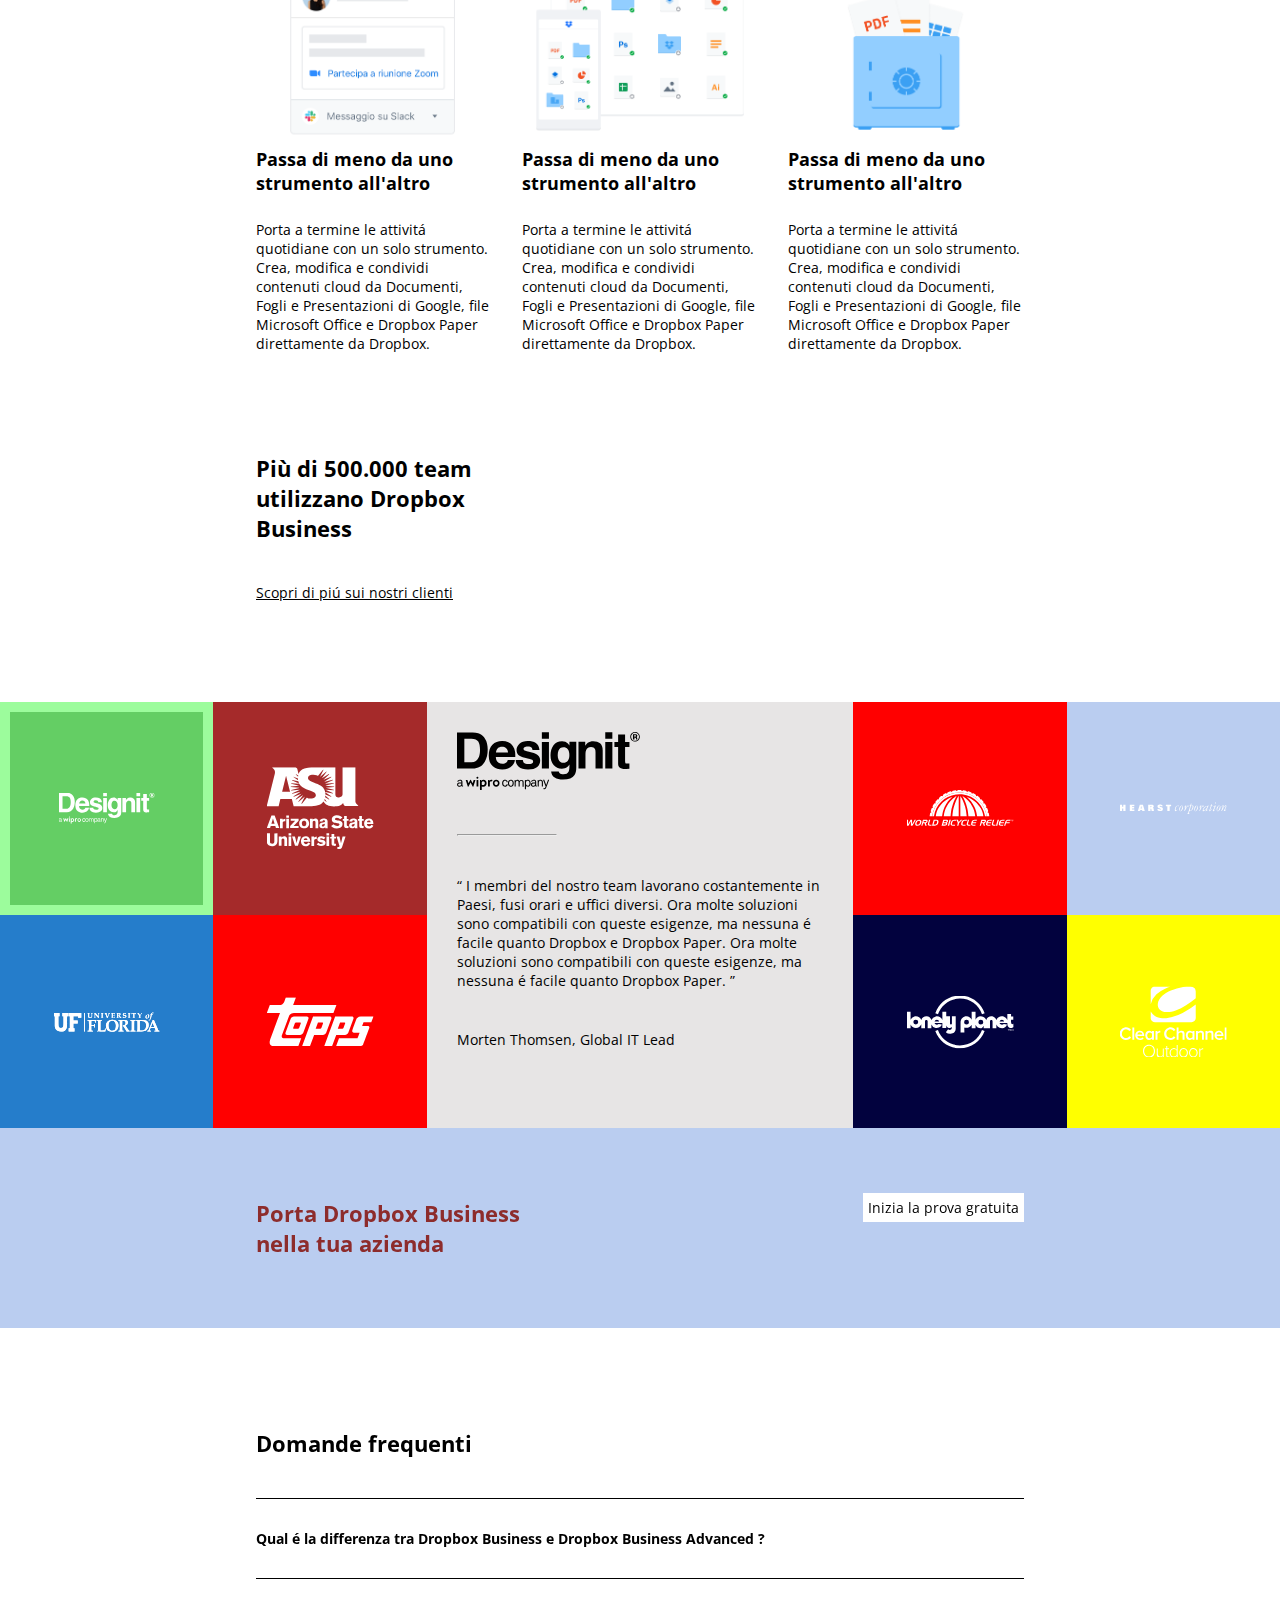
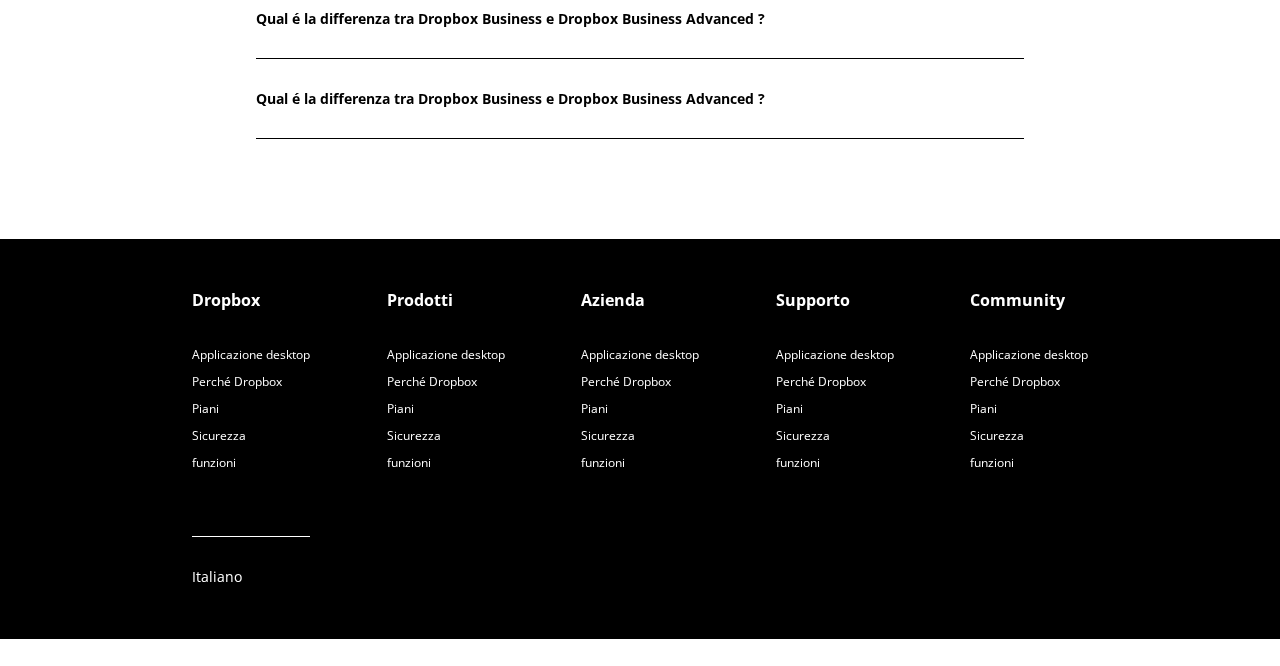
==== commit 5f029dd9: "raggruppamento linee di codice comuni/ varie modif" ====
--- a/index.html
+++ b/index.html
@@ -94,7 +94,6 @@
                 </div>
 
                 <div class="box-container">
-
                     <!-- box 1 -->
                     <div class="box">
                         <div class="box-category">
@@ -105,7 +104,7 @@
                         <div class="box-content">
                             
                             <h4 class="mb1">Professional</h4>
-                            <span class="mb1"><strong>&euro; 12.00</strong></span><br> 
+                            <span><strong>&euro; 12.00</strong></span><br> 
                             <span class="gray">&frasl; mese</span> 
 
                             <div id="different-mg">
@@ -140,9 +139,11 @@
 
                             <hr>
 
-                            <span class="mb3"><strong class="mb1">Punti Salienti del piano</strong></span>  
+                            <span>
+                                <strong>Punti Salienti del piano</strong>
+                            </span>  
                             <ul>
-                                <li class="user ">
+                                <li class="user">
                                     <span class="blue-item"><strong>&check;</strong></span>  
                                     <span> Invia file fino a 100 GB con Dropbox Transfer</span> 
                                 </li>
@@ -166,8 +167,8 @@
                         <div class="box-content">
                             
                             <h4 class="mb1">Advanced</h4>
-                            <span class="mb1"><strong>&euro; 18.00</strong></span><br> 
-                            <span class="gray mb2">&frasl; mese</span> 
+                            <span><strong>&euro; 18.00</strong></span><br> 
+                            <span class="gray">&frasl; mese</span> 
                             
                             <div class="user-description">
                                 <div class="user">
@@ -201,7 +202,9 @@
 
                             <hr>
 
-                            <span class="mb3"><strong class="mb1">Punti Salienti del piano</strong></span>  
+                            <span>
+                                <strong>Punti Salienti del piano</strong>
+                            </span>  
                             <ul>
                                 <li class="user">
                                     <span class="blue-item"><strong>&check;</strong></span>  
@@ -225,7 +228,6 @@
                                 </li>
                             </ul>
                         </div>
-                        
                     </div>
                     <!-- chiusura box 2 -->
 
@@ -239,8 +241,8 @@
                         <div class="box-content">
                             
                             <h4 class="mb1">Enterprise</h4>
-                            <span class="mb1"><strong>Contattaci</strong></span><br> 
-                            <span class="mb2">- <br>
+                            <span><strong>Contattaci</strong></span><br> 
+                            <span class="gray">&macr;</span> 
                             
                             <div class="user-description">
                                 <div class="user">
@@ -272,14 +274,18 @@
 
                             <hr>
 
-                            <span class="mb3"><strong class="mb1">Punti Salienti del piano</strong></span>  
+                            <span>
+                                <strong class="mb1">Punti Salienti del piano</strong>
+                            </span>  
                             <ul>
                                 <li class="user">
                                     <span class="blue-item"><strong>&check;</strong></span>
                                     <span>Cartelle offline su dispositivi mobili</span> 
                                 </li>
                                 <li class="user">
-                                    <span class="blue-item"><strong>&check;</strong></span>
+                                    <span class="blue-item">
+                                        <strong>&check;</strong>
+                                    </span>
                                     <span>Servizio assistenza 24 &frasl; h</span> 
                                 </li>
                                 <li class="user">
@@ -525,8 +531,6 @@
                 </span>
                 <i class="fa-solid fa-angle-down"></i>
             </div>
-           
-            
         </div>
     </section>
     <!-- chiusura section 7 -->
--- a/css/style.css
+++ b/css/style.css
@@ -79,7 +79,7 @@
     padding: 5px;
 }
 
-.blue.btn{
+.blue{
     background-color: blue;
     border: 1px solid blue;
     color: white;
@@ -93,13 +93,12 @@
 .bg-light{
     background-color: #bacdf0;
 }
+
 
 .container-header, .container-footer{
     width: 70%;
     margin: 0 auto;
     padding: 50px 0;
-    /* debug */
-    /* border: 1px solid white; */
 }
 
 .container-header h1{
@@ -126,12 +125,23 @@
     margin-top: 90px;
 }
 
+.mb1{
+    margin-bottom: 10px;
+}
+
+.mb2{
+    display: block;
+    margin-bottom: 40px;
+}
+
+.mb3{
+    margin-bottom: 25px ;
+}
+
 /* regole main */
 
 main{
     margin: 120px 0 0 0;
-    /* debug */
-    /* background-color: rgba(100, 148, 237, 0.326); */
 }
 
 main section, .last-section{
@@ -141,8 +151,6 @@
 .container{
     width: 60%;
     margin: 0 auto;
-    /* debug */
-    /* border: 1px solid black; */
 }
 
 main section .invoicing{
@@ -165,17 +173,16 @@
     display: flex;
     justify-content: space-between;
     margin: 0 -15px;
-    /* debug */
-    /* background-color: cornflowerblue; */
     min-height: 900px;
 }
 
 .box{
     width: calc(100% / 3 - 30px);
     margin: 0 15px;
-    /* debug */
-    min-height: 100%;
-    /* background-color: coral; */
+}
+
+.box, .team{
+    border: 1px solid #5d5d5d;
 }
 
 .box-content, .sub-section-1{
@@ -188,8 +195,11 @@
     margin: 15px 0;
 }
 
+.user span{
+    display: block;
+}
+
 .user span, .user div{
-    display: block;
     padding-left: 5px;
 }
 
@@ -198,15 +208,11 @@
 }
 
 #different-mg{
-    margin: 60px 0 40px 0;
+    margin: 40px 0 60px 0;
 }
 
 .underlined:link {
     text-decoration: underline;
-}
-
-.box, .team{
-    border: 1px solid #5d5d5d;
 }
 
 .box-category, .bb1{
@@ -215,19 +221,6 @@
     padding: 5px 0;
 }
 
-.mb1{
-    margin-bottom: 10px;
-}
-
-.mb2{
-    display: block;
-    margin-bottom: 40px;
-}
-
-.mb3{
-    margin-bottom: 25px ;
-}
-
 .box-content .gray{
     color: gray;
 }
@@ -253,21 +246,6 @@
 .sub-section-1{
     display: flex;
     justify-content: space-between;
-}
-
-.bigger-section{
-    width: 70%;
-    /* debug */
-    /* background-color: burlywood; */
-}
-
-.partner{
-    display: flex;
-    justify-content: space-between;
-}
-
-.partner img{
-    padding-right: 40px;
 }
 
 .smaller-section{
@@ -275,6 +253,19 @@
     margin-top: 40px;
 }
 
+.bigger-section{
+    width: 70%;
+}
+
+.partner{
+    display: flex;
+    justify-content: space-between;
+}
+
+.partner img{
+    padding-right: 40px;
+}
+
 .btn.white{
     background-color: white;
 }
@@ -288,21 +279,15 @@
     justify-content: space-between;
     flex-wrap: wrap;
     margin: 0 -15px;
-    /* debug */
-    /* border: 1px solid black; */
 }
 
 .card{
     width: calc(100% / 3 - 30px);
     margin: 35px 15px 0 15px;
-    /* debug */
-    /* background-color: coral; */
 }
 
 .card img{
     width: 100%;
-    /* debug */
-    /* border: 1px solid black; */
 }
 
 section .clients, .free-trial h3{
@@ -311,14 +296,10 @@
 
 .global-flex{
     display: flex;
-    /* debug */
-    background-color: crimson;
 }
 
 .global-flex .sponsor{
     width: calc(100% / 3);
-    /* debug */
-    /* background-color: coral; */
 }
 
 .global-flex .flex{
@@ -329,8 +310,7 @@
 .sponsor .square{
     position: relative;
     width: 50%;
-    height:calc(100vw / 6)
-    
+    height:calc(100vw / 6)   
 }
 
 .sponsor img{
@@ -353,7 +333,8 @@
     display: block;
     margin: 40px 0 350px 0;
 }
-/* squares colors */
+
+/* squares background colors */
     .green{
         background-color: #64ce64;
         border: 10px solid #9cfc9c;
@@ -424,6 +405,9 @@
 }
 
 .container-footer{
+    width: 70%;
+    margin: 0 auto;
+    padding: 50px 0;
     display: flex;
     justify-content: space-between;
 }
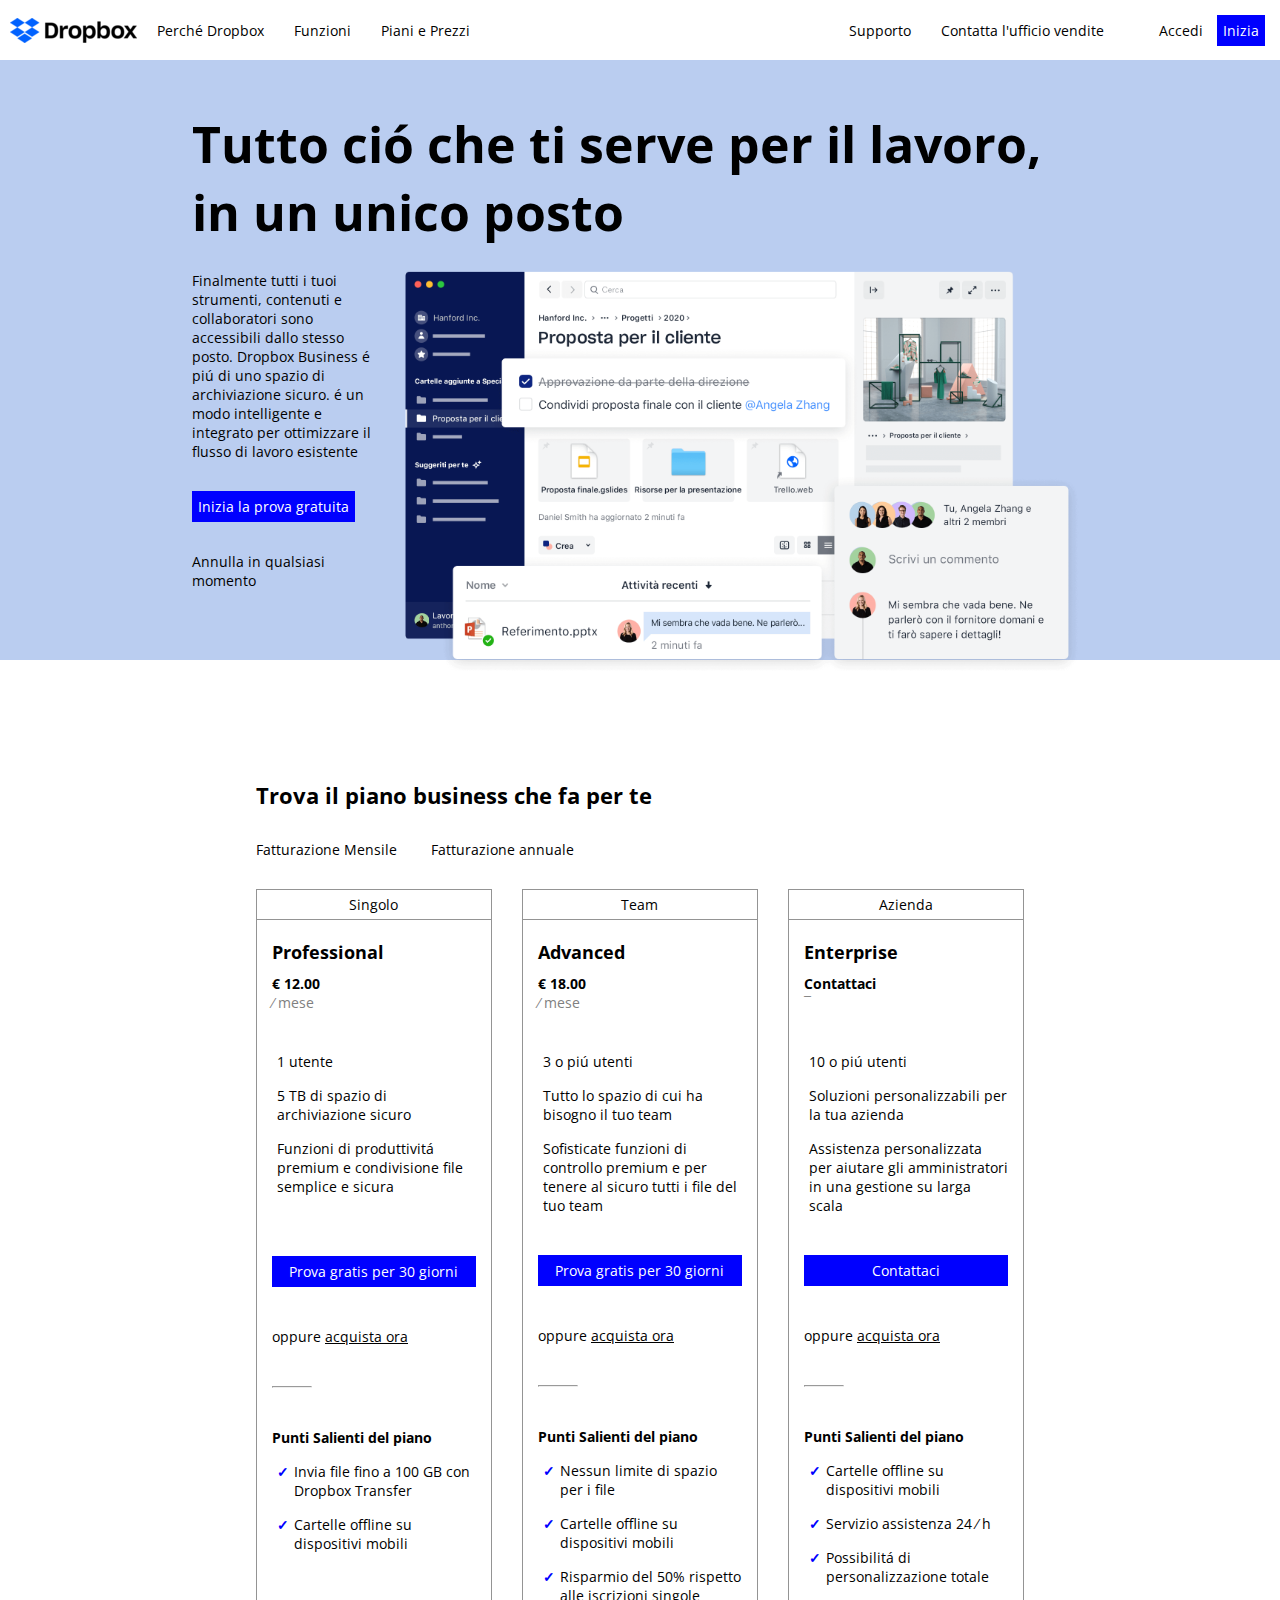
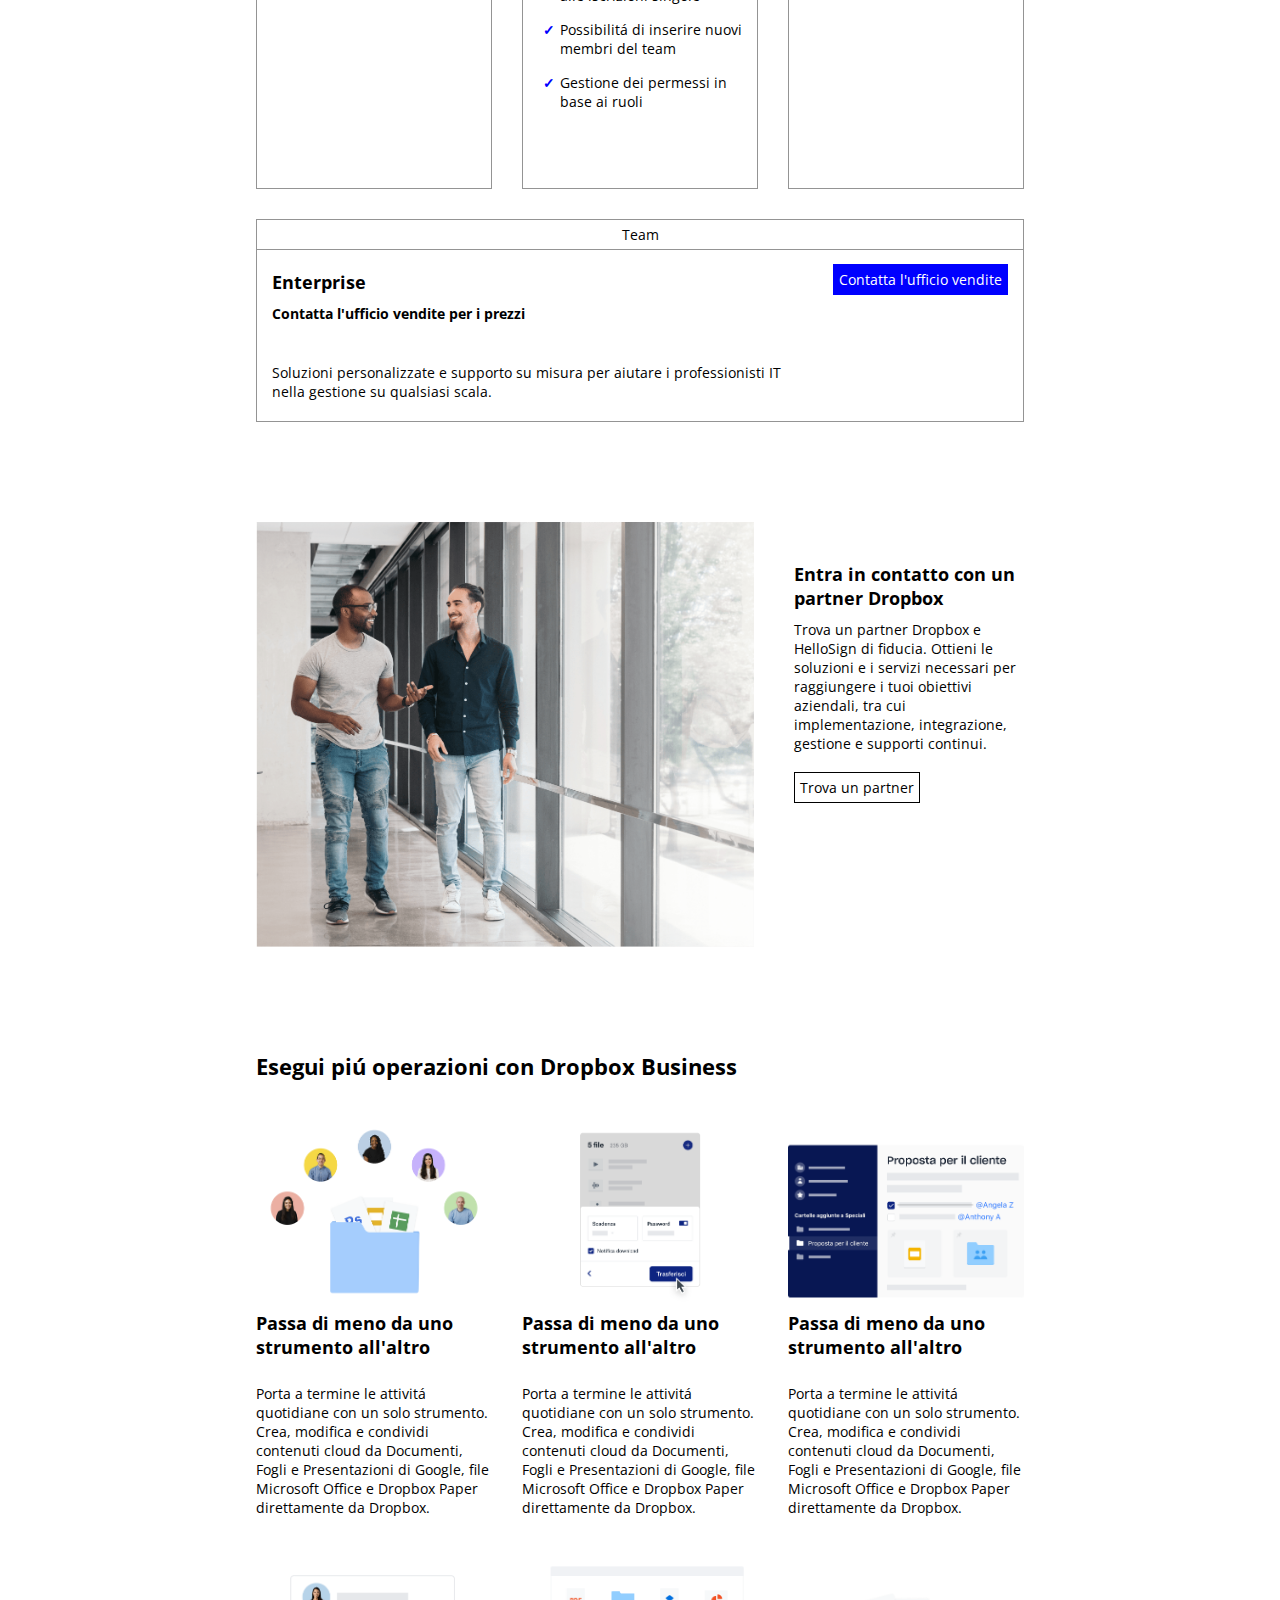
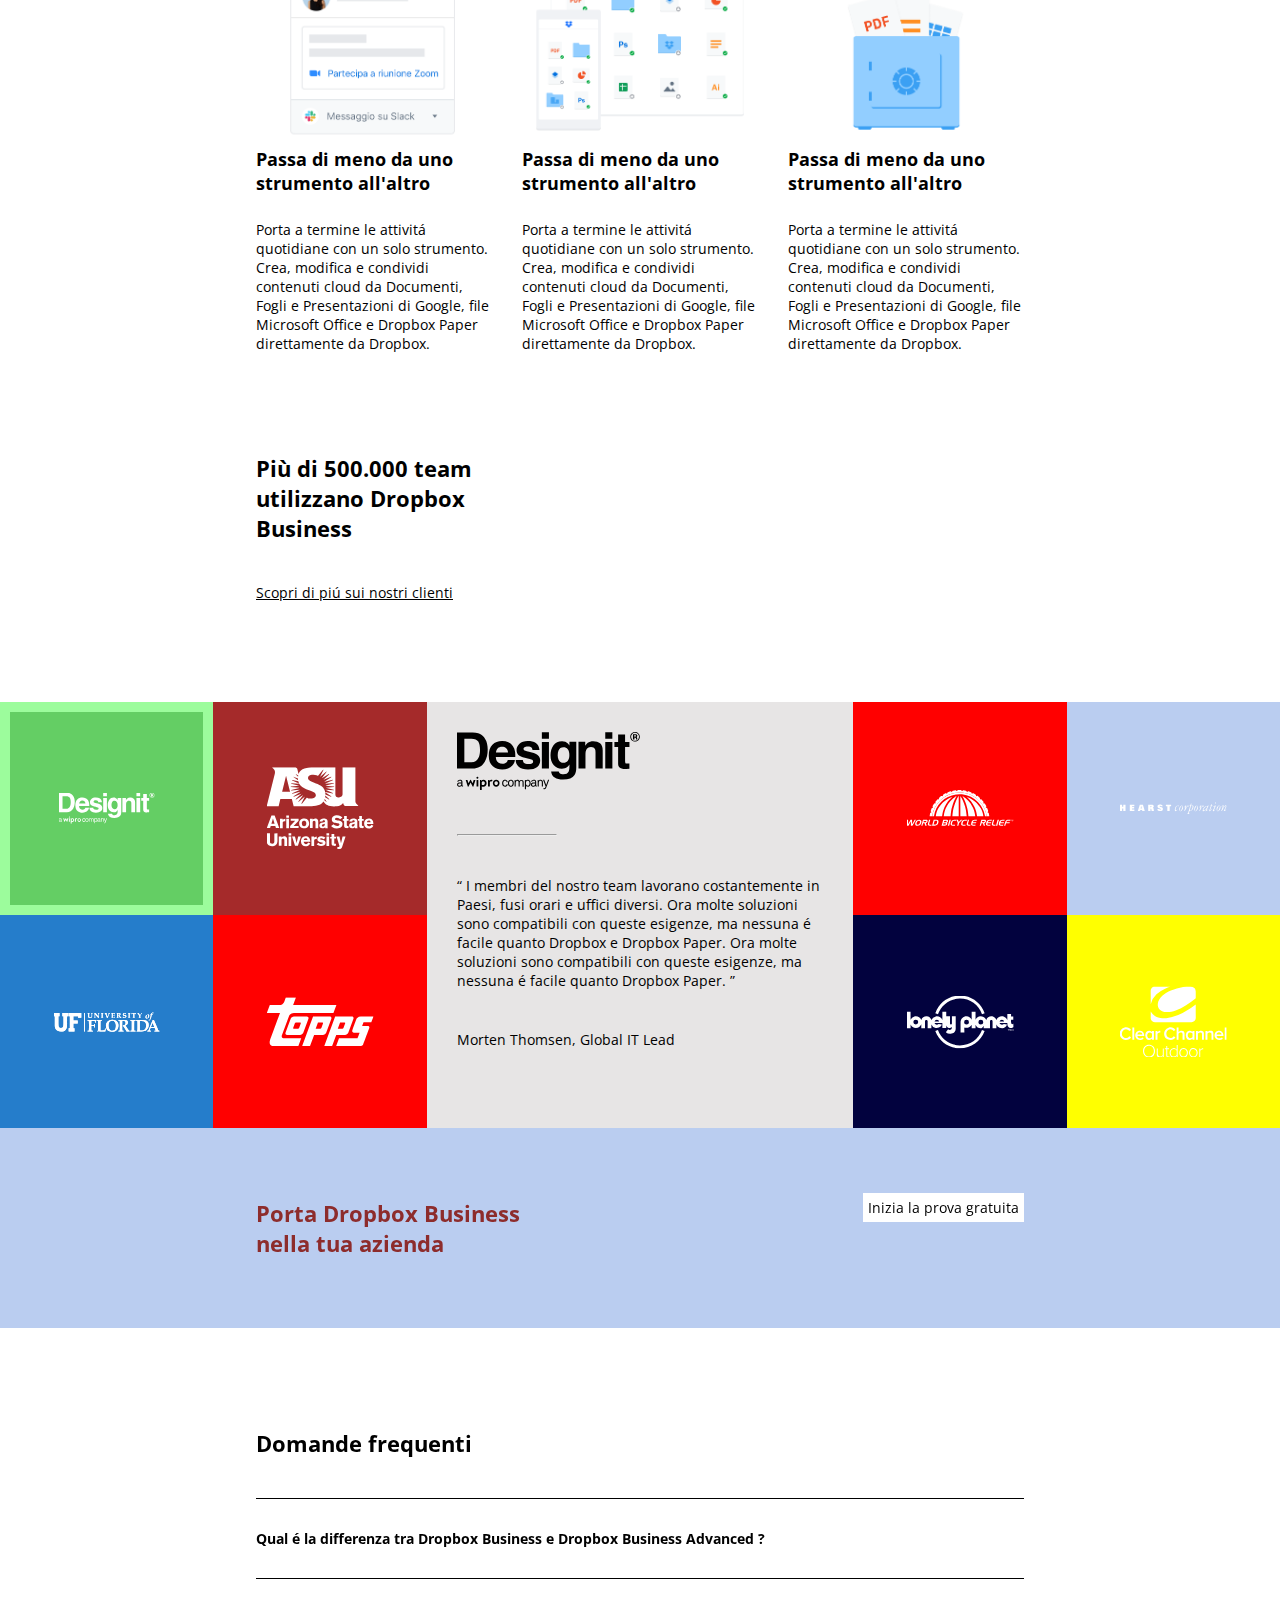
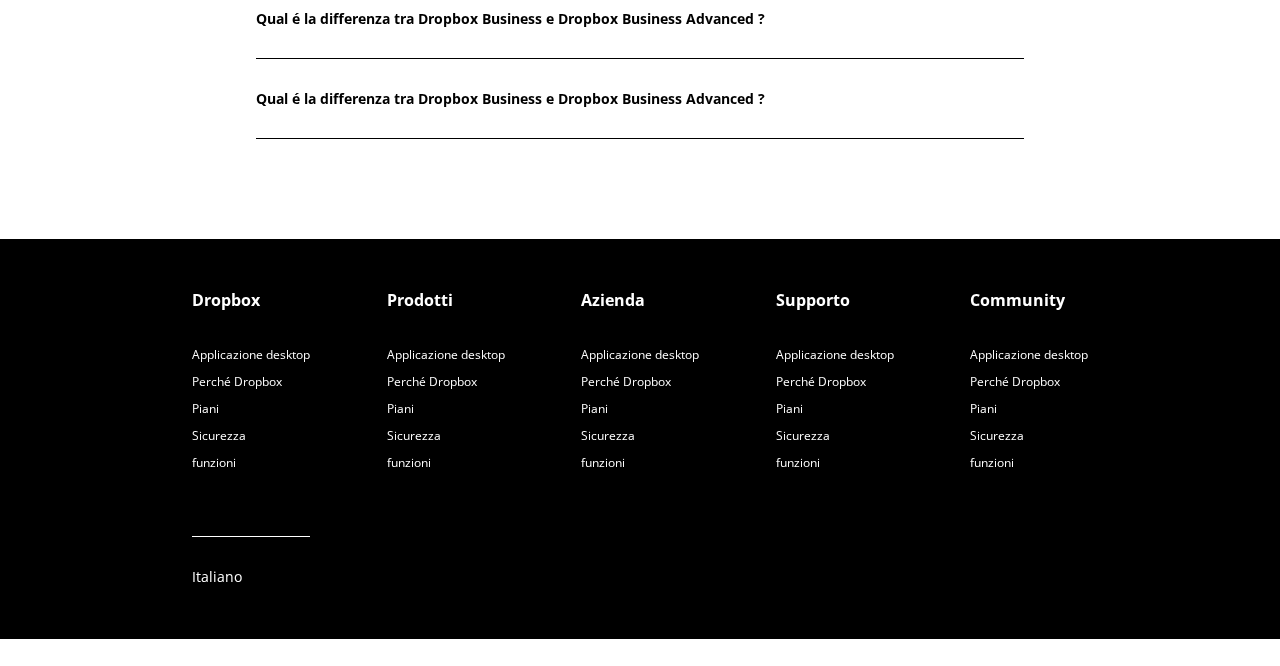
==== commit 80413481: "aggiunta hover" ====
--- a/index.html
+++ b/index.html
@@ -18,6 +18,7 @@
         <nav>
             <div class="nav-flex">
                 <img src="img/logo-small.png" alt="logo">
+                
                 <ul class="list-nav">
                     <li><a href="#">Perch&eacute; Dropbox</a></li>
                     <li><a href="#" class="space">Funzioni</a></li>
--- a/css/style.css
+++ b/css/style.css
@@ -16,7 +16,7 @@
 
 a{
     text-decoration: none;
-    color: black;
+    color: #000;
 }
 
 img{
@@ -46,7 +46,7 @@
     height: 60px;
     display: flex;
     justify-content: space-between;
-    background-color: white;
+    background-color: #fff;
     padding: 0 10px;
     position: fixed;
     top: 0;
@@ -67,6 +67,7 @@
     align-items: center;
     margin: 0 20px;
 }
+
 nav .space{
     padding: 0 30px;
 }
@@ -80,11 +81,15 @@
 }
 
 .blue{
-    background-color: blue;
-    border: 1px solid blue;
+    background-color: #0000ff;
+    border: 1px solid #0000ff;
     color: white;
 }
 
+.blue.btn:hover{
+    background-color: #4141ed;
+    border: 1px solid #4141ed;
+}
 .sub-header{
     margin-top: 60px;
     height: 600px;
@@ -139,7 +144,6 @@
 }
 
 /* regole main */
-
 main{
     margin: 120px 0 0 0;
 }
@@ -162,7 +166,7 @@
 }
 
 .blue-item{
-    color: blue;
+    color: #0000ff;
 }
 
 .invoicing div:first-child{
@@ -182,7 +186,7 @@
 }
 
 .box, .team{
-    border: 1px solid #5d5d5d;
+    border: 1px solid #949494;
 }
 
 .box-content, .sub-section-1{
@@ -216,13 +220,13 @@
 }
 
 .box-category, .bb1{
-    border-bottom: 1px solid #5d5d5d;
+    border-bottom: 1px solid #949494;
     text-align: center;
     padding: 5px 0;
 }
 
 .box-content .gray{
-    color: gray;
+    color: #808080;
 }
 
 .box-content .special{
@@ -253,6 +257,10 @@
     margin-top: 40px;
 }
 
+.btn.white:hover{
+    background-color: #f1f1f1;
+}
+
 .bigger-section{
     width: 70%;
 }
@@ -266,12 +274,12 @@
     padding-right: 40px;
 }
 
-.btn.white{
-    background-color: white;
+.white{
+    background-color: #fff;
 }
 
 .black-border{
-    border: 1px solid black;
+    border: 1px solid #000;
 }
 
 .drop-business{
@@ -341,34 +349,34 @@
     }
 
     .brown{
-        background-color: brown;
+        background-color: #a52a2a;
     }
 
     .light-blue{
-        background-color: rgb(37, 125, 203);
+        background-color: #257dcb;
     }
 
     .red{
-        background-color: red;
+        background-color: #ff0000;
     }
 
     .bg-gray{
-        background-color: rgb(231, 229, 229);
+        background-color: #e7e5e5;
         padding: 30px;
         height: calc(100vw / 3);
         overflow-y: auto;
     }
 
     .dark-blue{
-        background-color: rgb(2, 2, 62);
+        background-color: #02023e;
     }
 
     .yellow{
-        background-color: yellow;
+        background-color: #ffff00;
     }
 
 .bg-light h3{
-    color: rgb(141, 44, 44);
+    color: #8d2c2c;
 }
 
 .free-trial{
@@ -381,11 +389,11 @@
     display: flex;
     justify-content: space-between;
     padding: 30px 0;
-    border-bottom: 1px solid black;
+    border-bottom: 1px solid #000;
 }
 
 .faq.btop{
-    border-top: 1px solid black;
+    border-top: 1px solid #000;
 }
 
 .faq span{
@@ -396,11 +404,10 @@
     padding-right: 30px;
 }
 
-
 /* regole footer */
 footer{
-    background-color: black;
-    color: white;
+    background-color: #000;
+    color: #fff;
     height: 400px;
 }
 
@@ -421,7 +428,11 @@
     padding: 5px 0;
 }
 
+.footer-col li:hover{
+    text-decoration: underline;
+}
+
 #language{
-    border-top: 1px solid white;
+    border-top: 1px solid #fff;
     padding: 30px 0;
 }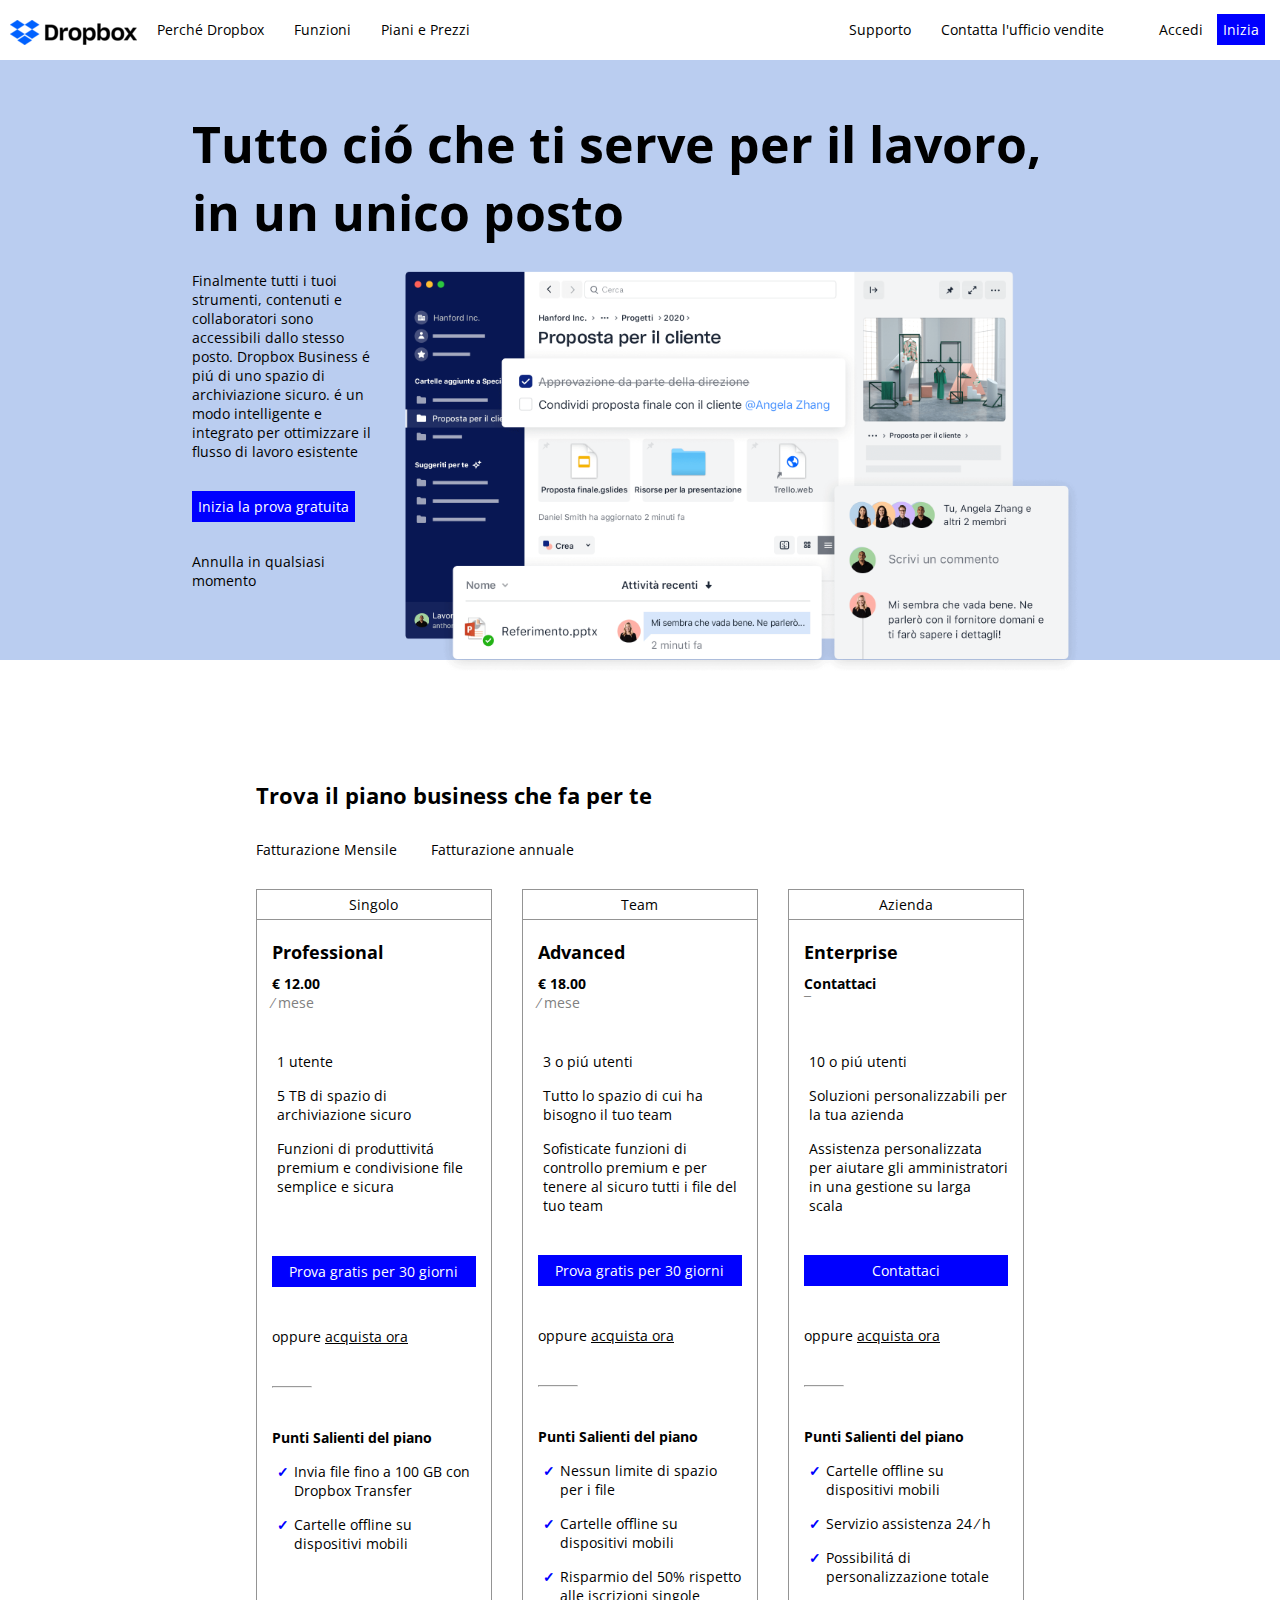
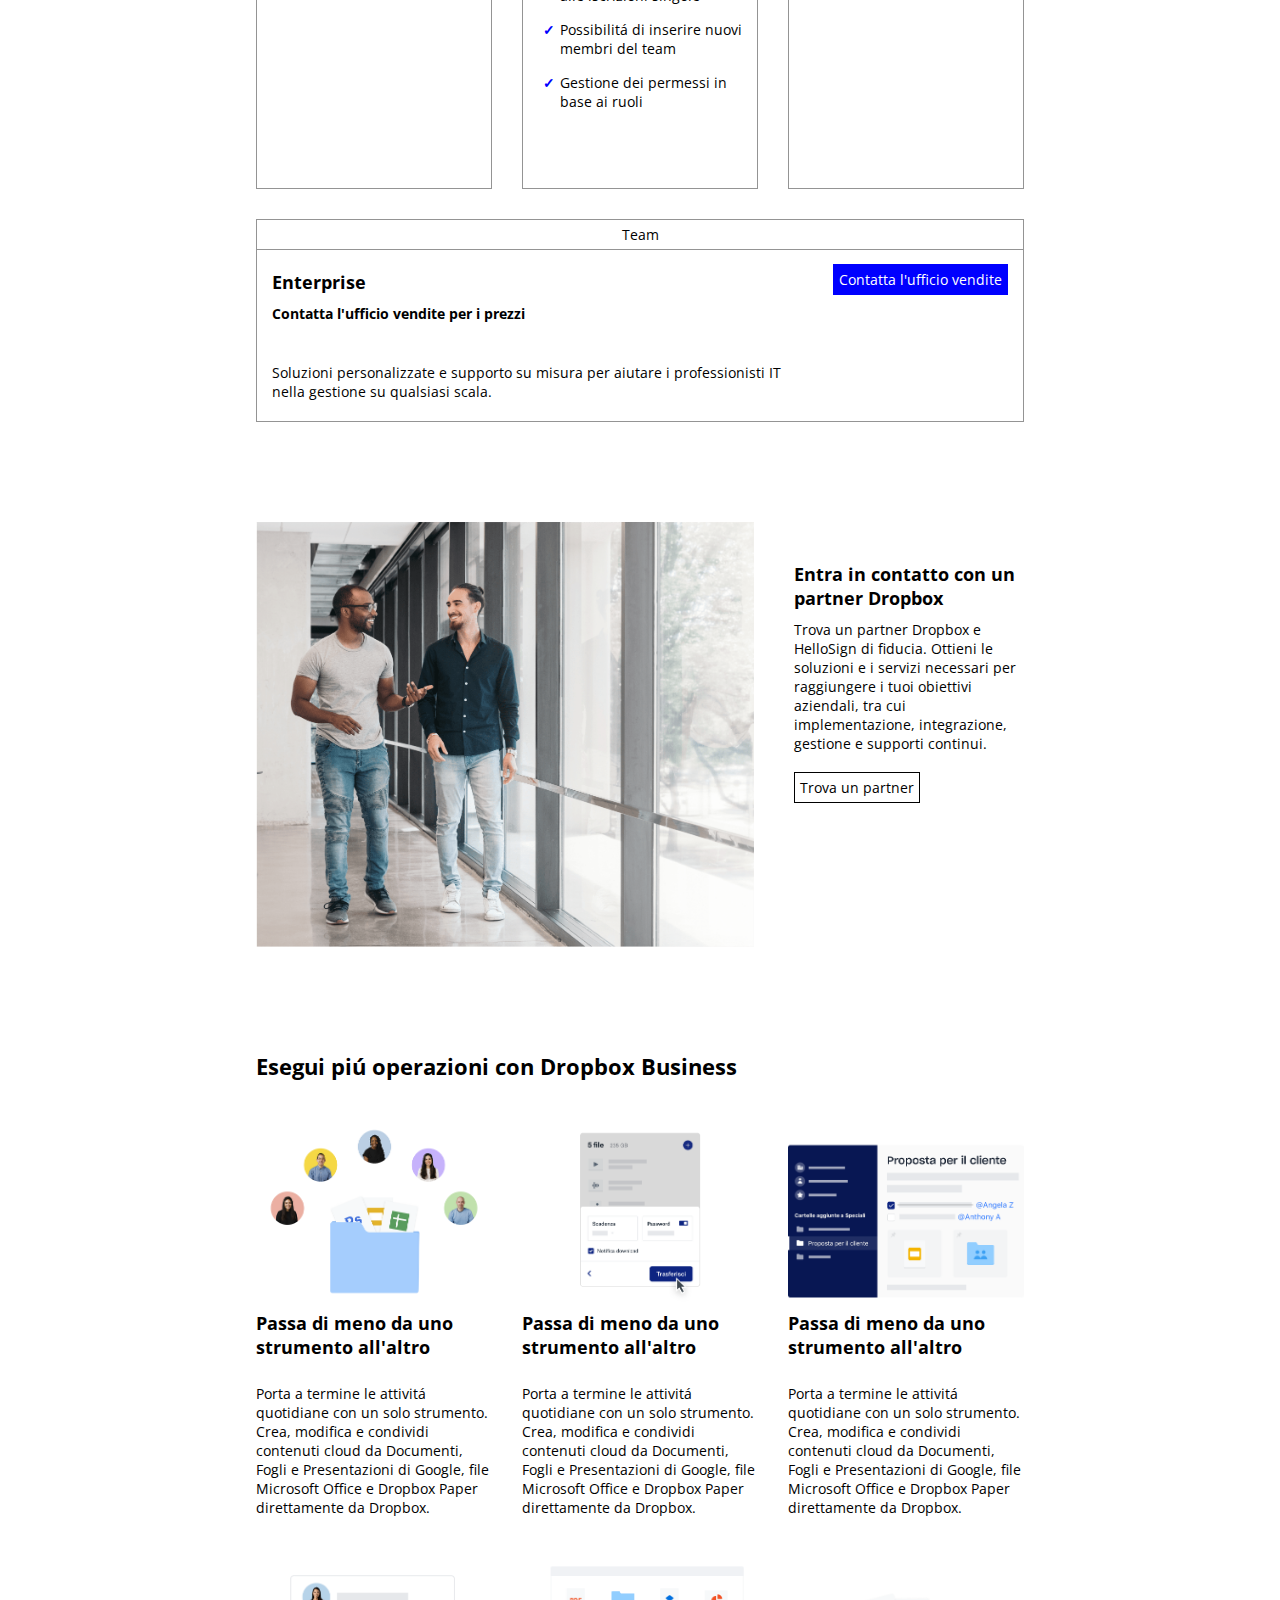
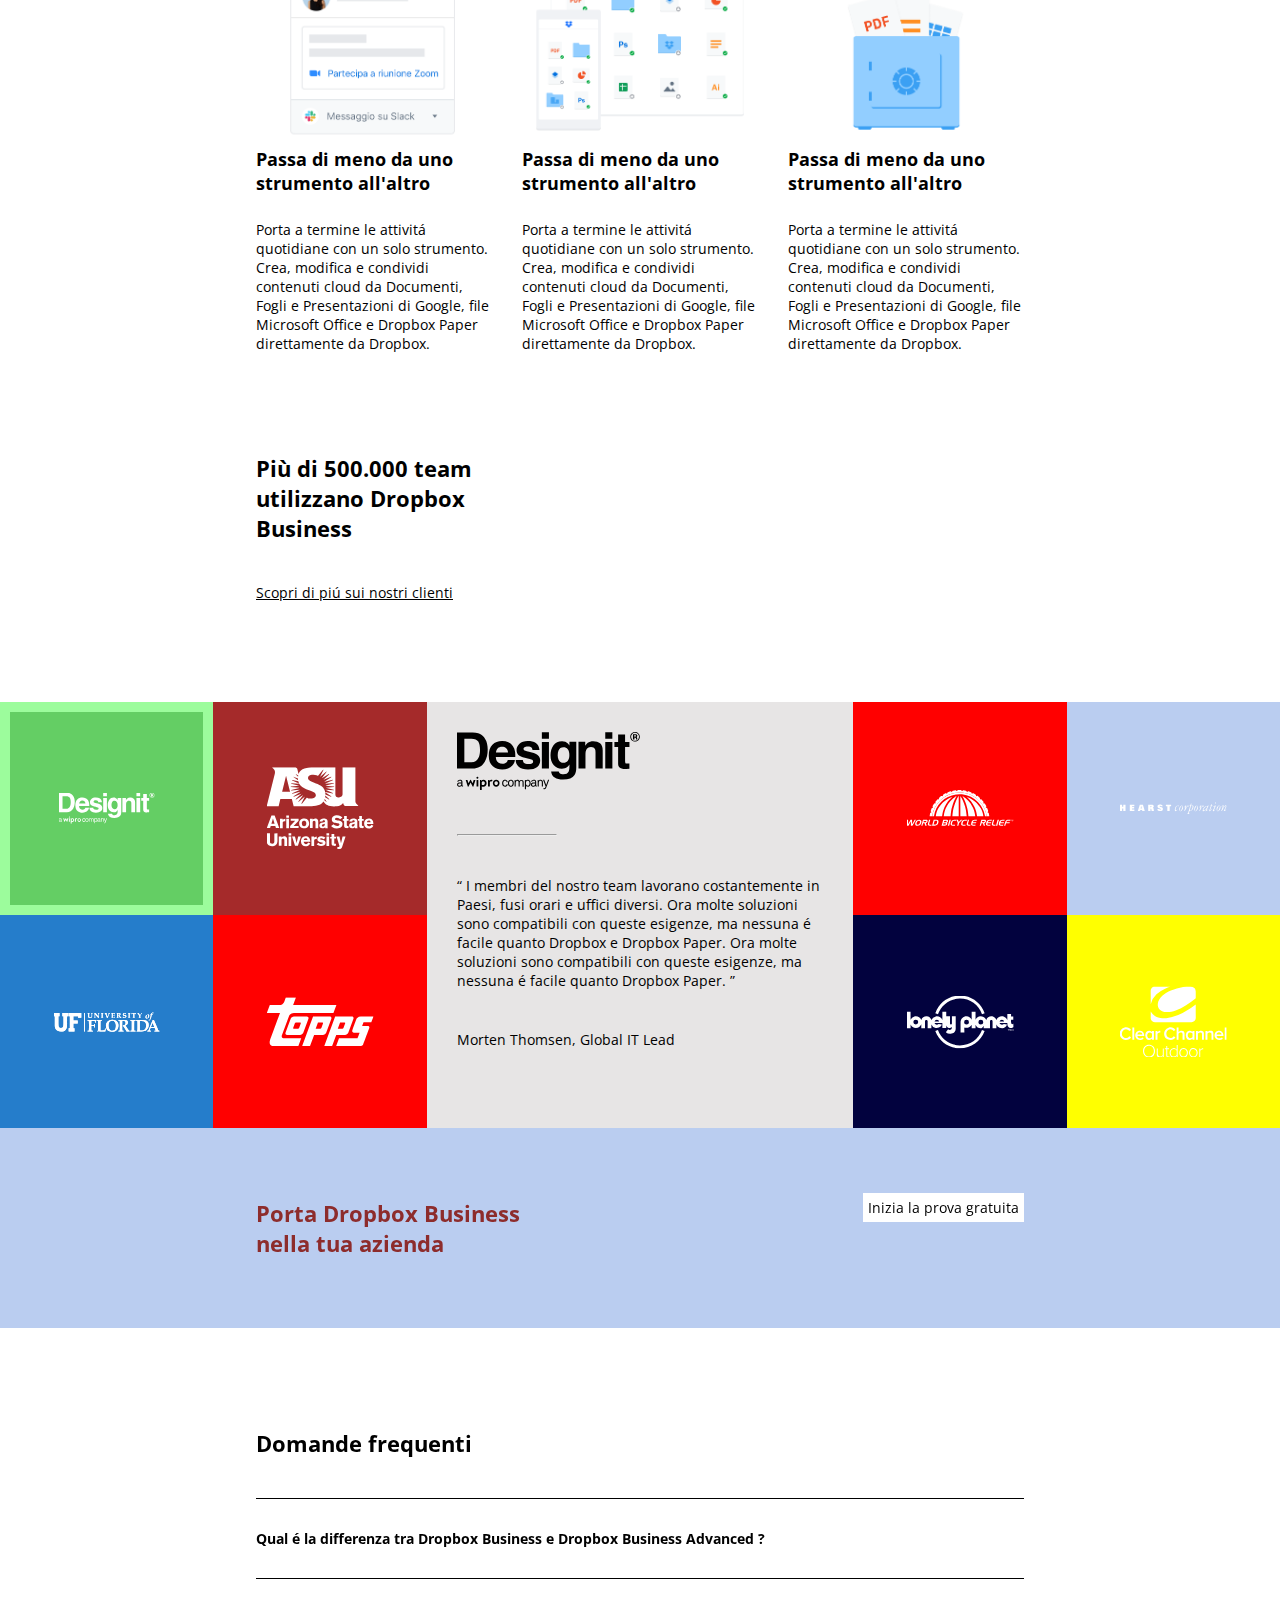
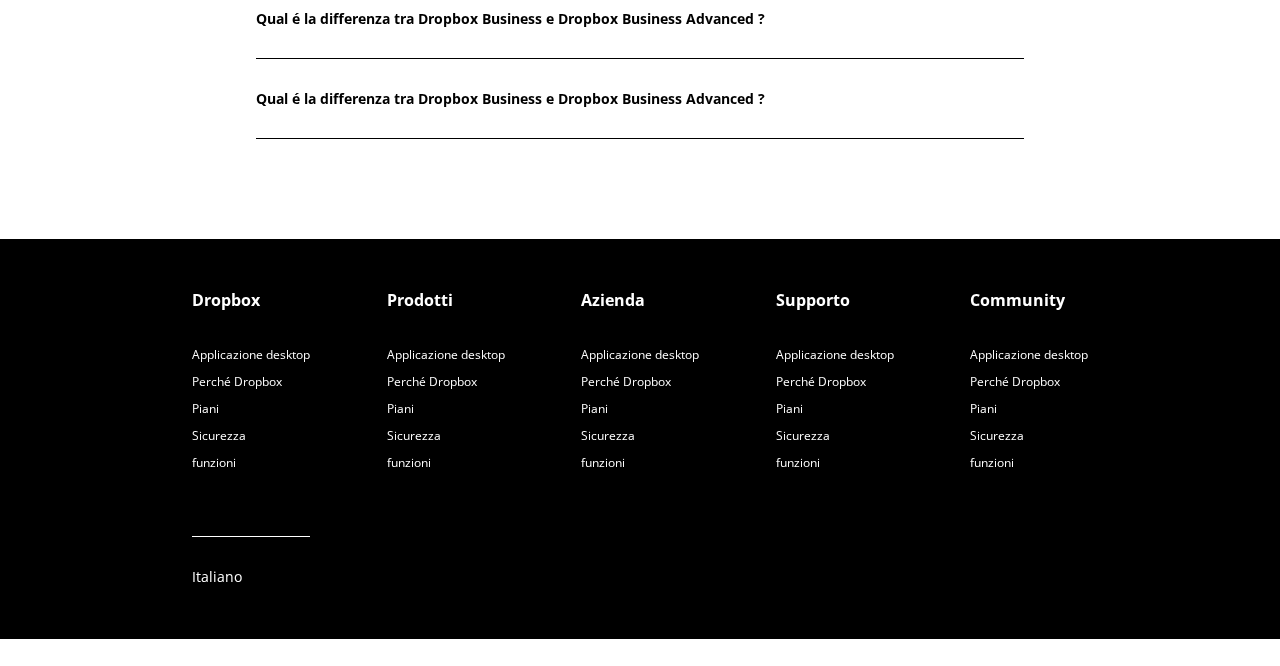
==== commit 3a70733a: "hover su nav bar" ====
--- a/index.html
+++ b/index.html
@@ -17,7 +17,10 @@
         <!-- nav bar -->
         <nav>
             <div class="nav-flex">
-                <img src="img/logo-small.png" alt="logo">
+                <div id="logo">
+                    <img src="img/logo-small.png" alt="logo">
+                </div>
+                
                 
                 <ul class="list-nav">
                     <li><a href="#">Perch&eacute; Dropbox</a></li>
--- a/css/style.css
+++ b/css/style.css
@@ -58,14 +58,25 @@
 .nav-flex{
     display: flex;
     justify-content: space-between;
-    align-items: center;
+}
+
+.list-nav li, .nav-flex #nav-btn, .nav-flex #logo{
+    height: 100%;
+    line-height: 60px;
+}
+
+.nav-flex #logo{
+    padding: 10px 0;
 }
 
 .list-nav{
     display: flex;
     justify-content: space-around;
-    align-items: center;
     margin: 0 20px;
+}
+
+.list-nav li:hover{
+    border-bottom: 1px solid #000;
 }
 
 nav .space{
